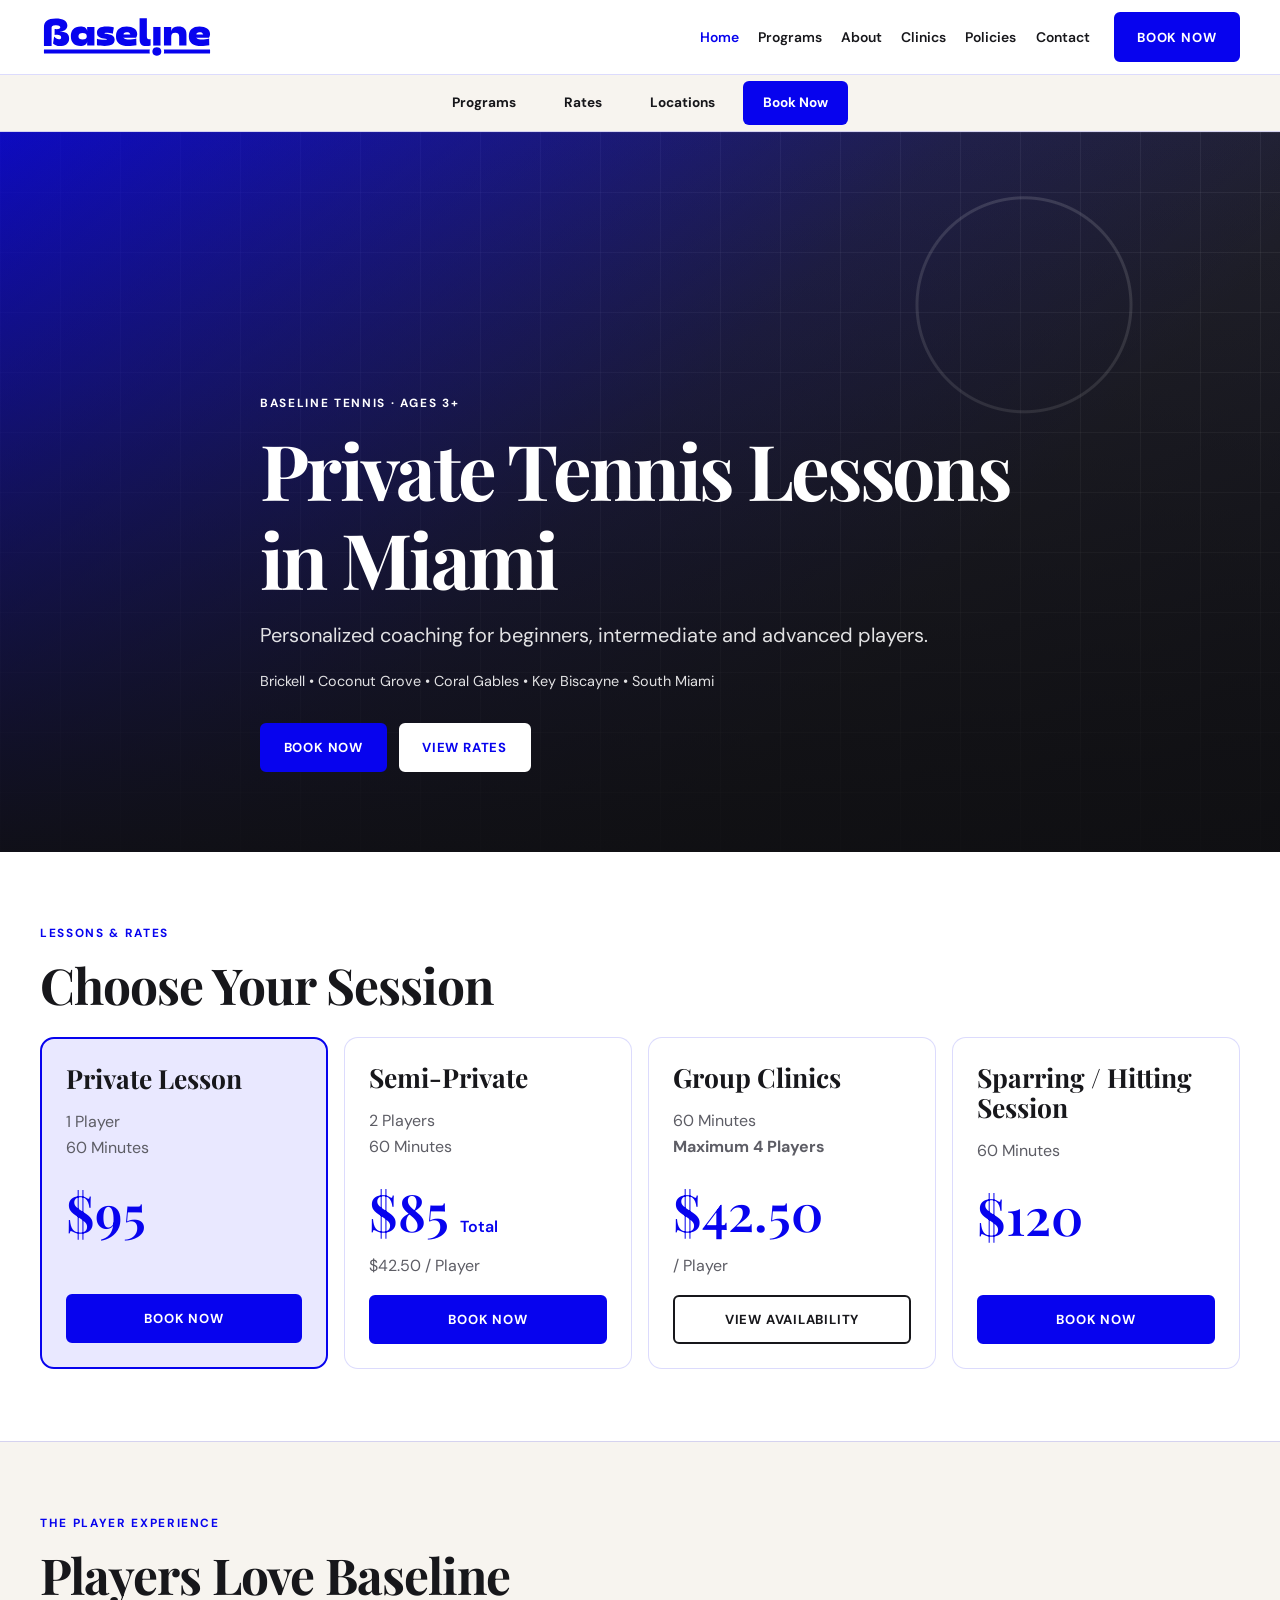
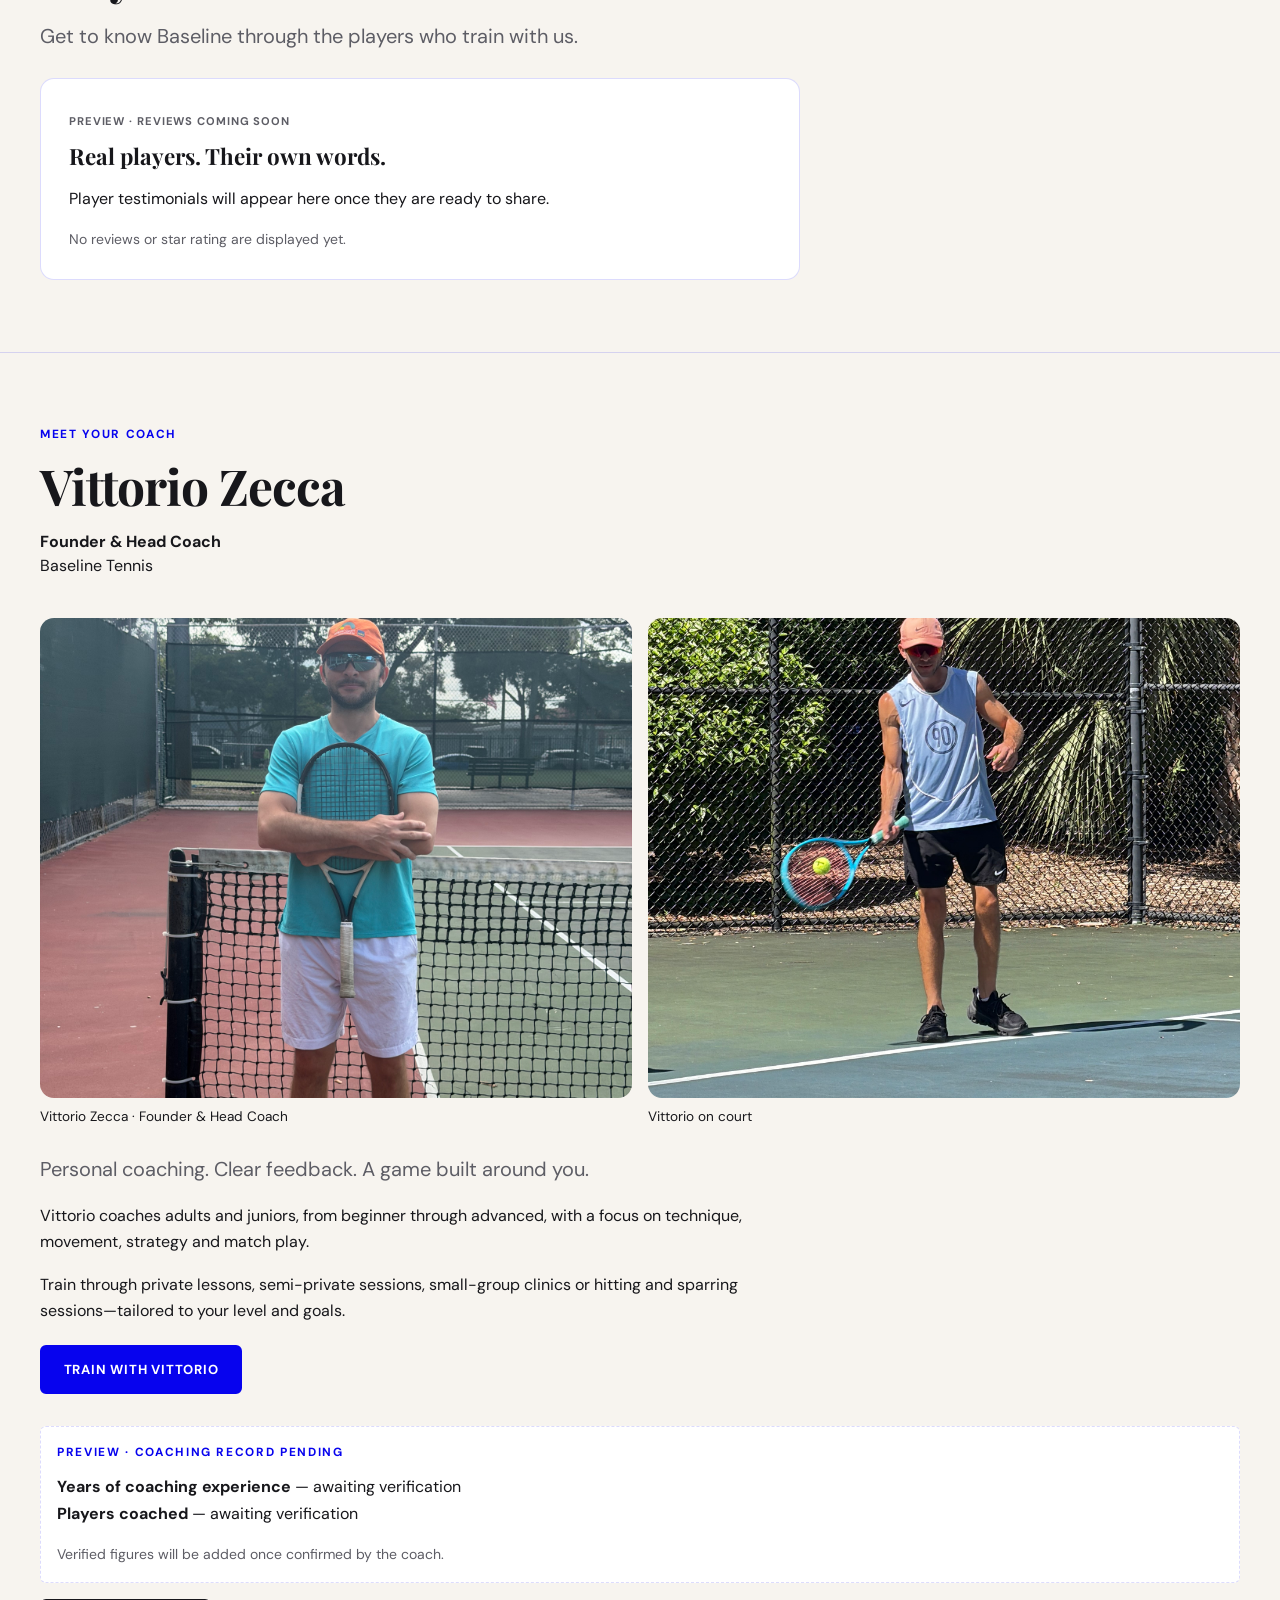
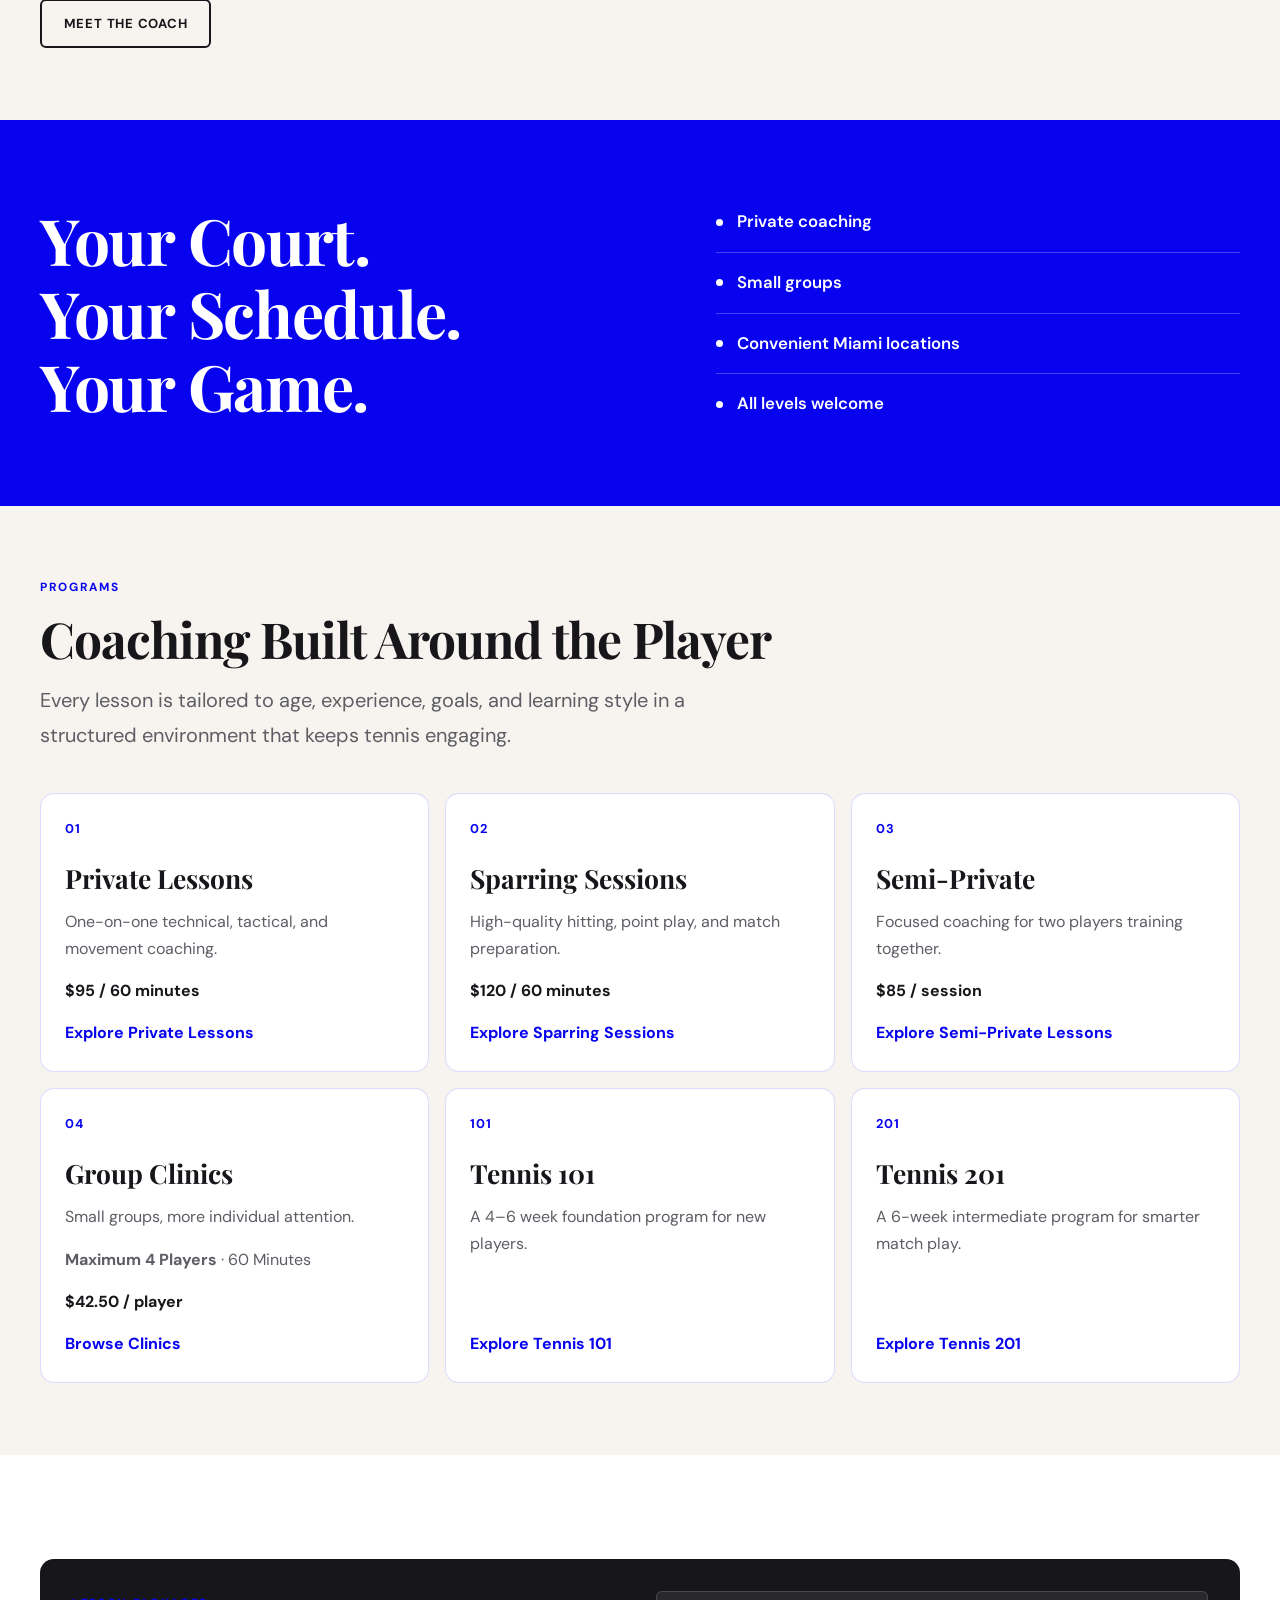
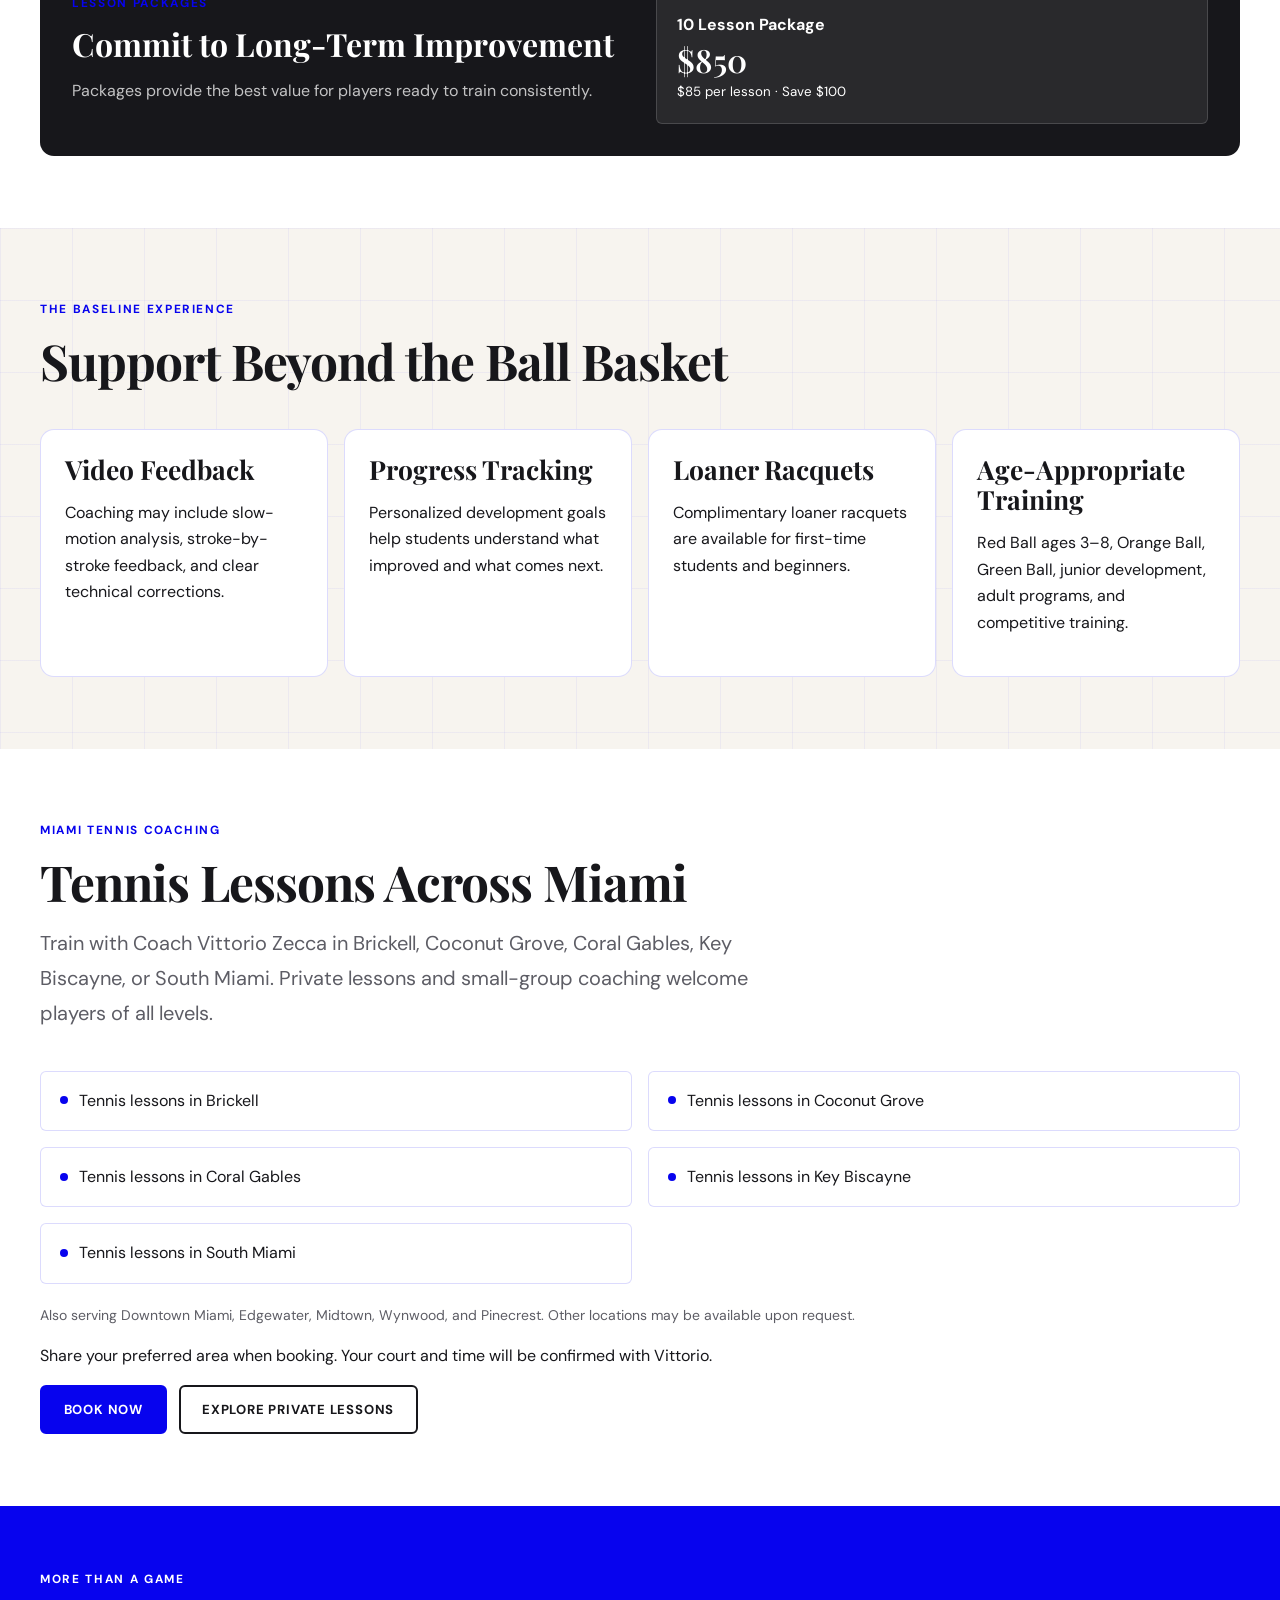
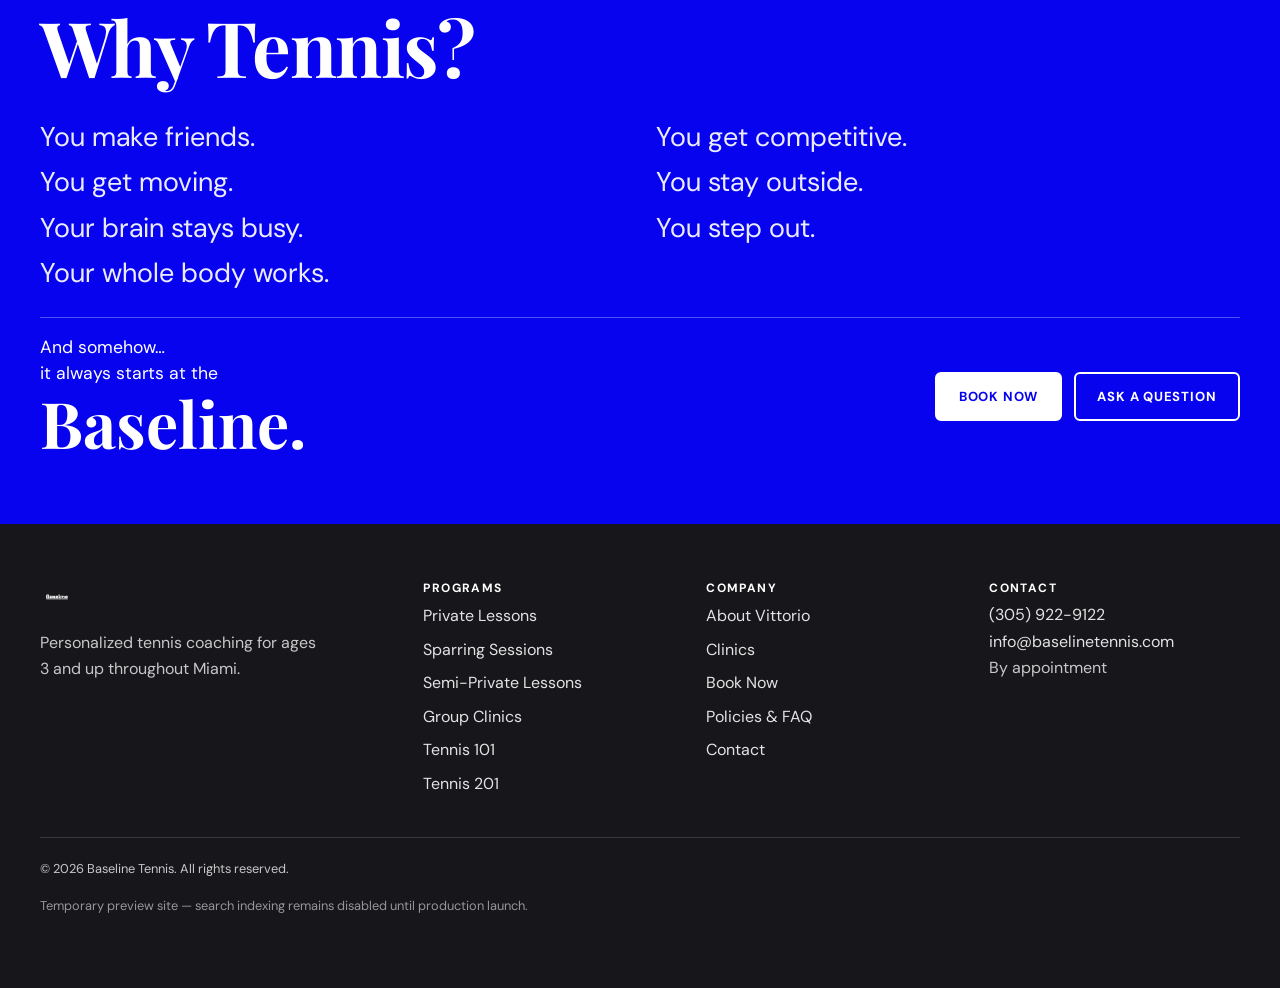
==== index.html @ 868e73c3 "Add supplied portrait and on-court photos to coach sections" ====
<!DOCTYPE html>
<html lang="en">
<head>
  <meta charset="UTF-8">
  <meta name="viewport" content="width=device-width, initial-scale=1.0">
  <meta name="robots" content="noindex, nofollow">
  <title>Tennis Lessons in Miami | Baseline Tennis</title>
  <meta name="description" content="Private tennis lessons in Miami for all levels. View prices for coaching in Brickell, Coconut Grove, Coral Gables, Key Biscayne and South Miami.">
  <link rel="canonical" href="https://baselinetennis.com/">
  <link rel="preconnect" href="https://fonts.googleapis.com">
  <link rel="preconnect" href="https://fonts.gstatic.com" crossorigin>
  <link href="https://fonts.googleapis.com/css2?family=DM+Sans:wght@400;500;600;700&family=Playfair+Display:wght@500;600;700&display=swap" rel="stylesheet">
  <link rel="icon" href="assets/logos/logo-simplified.svg" type="image/svg+xml">
  <style>
:root{--blue:#0703ee;--blue-dark:#0502c4;--blue-light:#e9e8ff;--cream:#f7f4ef;--cream-dark:#ebe6dc;--white:#fff;--charcoal:#17171b;--gray:#5d5d65;--gray-light:#85858d;--line:rgba(7,3,238,.14);--shadow:0 8px 30px rgba(24,24,30,.08);--radius:6px;--radius-lg:14px;--display:"Playfair Display",Georgia,serif;--body:"DM Sans",system-ui,sans-serif;--max:1200px;--header:74px;--mobile:64px;--transition:.22s ease}*{box-sizing:border-box}html{scroll-behavior:smooth;-webkit-text-size-adjust:100%}body{margin:0;font-family:var(--body);line-height:1.65;color:var(--charcoal);background:var(--white);overflow-x:hidden}body.menu-open{overflow:hidden}img{max-width:100%;height:auto;display:block}a{color:var(--blue);text-underline-offset:3px}a:hover{color:var(--blue-dark)}:focus-visible{outline:2px solid var(--blue);outline-offset:3px}.skip-link{position:absolute;top:-100px;left:1rem;z-index:2000;background:var(--blue);color:#fff;padding:.75rem 1rem}.skip-link:focus{top:1rem}.container{width:min(calc(100% - 2rem),var(--max));margin-inline:auto}.section{padding:4.5rem 0}.section--cream{background:var(--cream)}.section--court{background:linear-gradient(rgba(7,3,238,.045) 1px,transparent 1px),linear-gradient(90deg,rgba(7,3,238,.045) 1px,transparent 1px),var(--cream);background-size:72px 72px}.eyebrow{display:block;margin-bottom:.75rem;font-size:.74rem;font-weight:700;letter-spacing:.14em;text-transform:uppercase;color:var(--blue)}h1,h2,h3,h4{font-family:var(--display);line-height:1.15;margin:0 0 1rem;color:var(--charcoal)}h1{font-size:clamp(2.45rem,7vw,4.8rem);letter-spacing:-.035em}h2{font-size:clamp(1.9rem,4.5vw,3.1rem);letter-spacing:-.02em}h3{font-size:clamp(1.25rem,2.5vw,1.65rem)}p{margin:0 0 1rem}.lead{font-size:clamp(1.05rem,2vw,1.25rem);line-height:1.75;color:var(--gray);max-width:46rem}.small{font-size:.875rem;color:var(--gray)}.section-title{margin-bottom:2.5rem;max-width:50rem}.grid{display:grid;gap:1rem}.grid--2{grid-template-columns:1fr}.btn{display:inline-flex;align-items:center;justify-content:center;padding:.88rem 1.35rem;border:2px solid transparent;border-radius:var(--radius);font:700 .82rem var(--body);letter-spacing:.06em;text-transform:uppercase;text-decoration:none;cursor:pointer;transition:transform var(--transition),background var(--transition),color var(--transition),border-color var(--transition)}.btn:hover{transform:translateY(-1px)}.btn--primary{background:var(--blue);border-color:var(--blue);color:#fff}.btn--primary:hover{background:var(--blue-dark);border-color:var(--blue-dark);color:#fff}.btn--secondary{border-color:var(--charcoal);color:var(--charcoal);background:transparent}.btn--secondary:hover{background:var(--charcoal);color:#fff}.btn--white{background:#fff;color:var(--blue);border-color:#fff}.btn--white:hover{background:var(--cream);color:var(--blue-dark)}.btn--outline-white{border-color:#fff;color:#fff}.btn--outline-white:hover{background:#fff;color:var(--blue)}.btn--block{width:100%}.button-row{display:flex;flex-wrap:wrap;gap:.75rem}.button-row--center{justify-content:center}.site-header{position:sticky;top:0;z-index:1000;background:rgba(255,255,255,.97);backdrop-filter:blur(12px);border-bottom:1px solid var(--line)}.site-header__inner{height:var(--header);display:flex;align-items:center;justify-content:space-between;gap:1rem}.site-logo{display:flex;align-items:center;text-decoration:none}.site-logo__image{height:46px;width:auto}.wordmark{font:600 1.35rem var(--display);color:var(--charcoal);white-space:nowrap}.wordmark strong{color:var(--blue)}.nav-toggle{display:flex;flex-direction:column;justify-content:center;gap:5px;width:44px;height:44px;background:none;border:0;cursor:pointer}.nav-toggle span{width:23px;height:2px;background:var(--charcoal);margin-inline:auto;transition:var(--transition)}.nav-toggle[aria-expanded=true] span:nth-child(1){transform:translateY(7px) rotate(45deg)}.nav-toggle[aria-expanded=true] span:nth-child(2){opacity:0}.nav-toggle[aria-expanded=true] span:nth-child(3){transform:translateY(-7px) rotate(-45deg)}.site-nav{display:none}.site-nav.is-open{display:block;position:absolute;top:100%;left:0;right:0;height:calc(100dvh - var(--header) - var(--mobile));overflow:auto;background:#fff;padding:1.25rem 1.5rem;box-shadow:var(--shadow)}.nav-list,.nav-submenu,.footer-nav ul{list-style:none;padding:0;margin:0}.nav-list>li{border-bottom:1px solid var(--line)}.nav-list>li>a,.nav-list>li>button{display:block;width:100%;padding:1rem 0;background:none;border:0;text-align:left;font:600 1rem var(--body);color:var(--charcoal);text-decoration:none}.nav-list a[aria-current=page],.nav-submenu-toggle[data-current=true]{color:var(--blue)}.nav-submenu{display:none;padding:0 0 .75rem 1rem}.nav-submenu.is-open{display:block}.nav-submenu a{display:block;padding:.45rem 0;color:var(--gray);text-decoration:none}.header-cta{display:none}.hero{position:relative;min-height:80vh;display:flex;align-items:flex-end;background:var(--charcoal);overflow:hidden}.hero__media,.hero__overlay{position:absolute;inset:0}.hero__placeholder{width:100%;height:100%;background:radial-gradient(circle at 80% 24%,transparent 0 105px,rgba(255,255,255,.16) 106px 108px,transparent 109px),linear-gradient(135deg,rgba(7,3,238,.85),rgba(7,3,238,.15) 48%,transparent 70%),linear-gradient(rgba(255,255,255,.07) 1px,transparent 1px),linear-gradient(90deg,rgba(255,255,255,.07) 1px,transparent 1px),linear-gradient(155deg,#303044,#16161b);background-size:auto,auto,60px 60px,60px 60px,auto}.hero__overlay{background:linear-gradient(to top,rgba(15,15,18,.93),rgba(15,15,18,.35) 65%,rgba(15,15,18,.1))}.hero__content{position:relative;z-index:1;padding:4rem 0 5rem;max-width:760px}.hero h1{color:#fff}.hero .lead{color:rgba(255,255,255,.88);max-width:43rem}.hero .eyebrow{color:#fff}.hero__actions{display:flex;flex-wrap:wrap;gap:.75rem;margin-top:1.75rem}.trust-strip{background:var(--blue);color:#fff}.trust-grid{display:grid;grid-template-columns:repeat(2,1fr);gap:0;border-left:1px solid rgba(255,255,255,.2)}.trust-grid span{padding:1rem;text-align:center;font-size:.78rem;font-weight:700;letter-spacing:.06em;text-transform:uppercase;border-right:1px solid rgba(255,255,255,.2);border-bottom:1px solid rgba(255,255,255,.2)}.program-grid{display:grid;grid-template-columns:1fr;gap:1rem}.program-tile{display:flex;flex-direction:column;min-height:245px;padding:1.5rem;background:#fff;border:1px solid var(--line);border-radius:var(--radius-lg);box-shadow:0 0 0 transparent;transition:var(--transition)}.program-tile:hover{transform:translateY(-3px);box-shadow:var(--shadow)}.program-number{font-weight:700;color:var(--blue);font-size:.8rem;letter-spacing:.08em}.program-tile h3{margin-top:1.5rem}.program-tile p{color:var(--gray)}.program-tile .tile-price{font-weight:700;color:var(--charcoal)}.program-tile a{margin-top:auto;font-weight:700;text-decoration:none}.pricing-grid{display:grid;gap:1rem}.pricing-card{display:flex;flex-direction:column;justify-content:space-between;padding:1.5rem;border:1px solid var(--line);border-radius:var(--radius-lg);background:#fff}.pricing-card--featured{border:2px solid var(--blue);background:var(--blue-light)}.price{font:600 clamp(2.2rem,5vw,3.2rem) var(--display);color:var(--blue);margin:.5rem 0}.pricing-details{color:var(--gray)}.package-band{display:grid;gap:2rem;align-items:center;margin-top:2rem;padding:2rem;background:var(--charcoal);color:#fff;border-radius:var(--radius-lg)}.package-band h3{color:#fff;font-size:2rem}.package-band p{color:rgba(255,255,255,.74)}.package-options{display:grid;grid-template-columns:1fr 1fr;gap:.75rem}.package-options div{padding:1.25rem;background:rgba(255,255,255,.08);border:1px solid rgba(255,255,255,.15);border-radius:var(--radius)}.package-options strong,.package-options span,.package-options small{display:block}.package-options span{font:600 2rem var(--display);color:#fff}.feature-grid,.age-grid{display:grid;gap:1rem}.feature-grid article,.age-grid article{padding:1.5rem;background:#fff;border:1px solid var(--line);border-radius:var(--radius-lg)}.location-list{list-style:none;padding:0;margin:0}.location-list li{padding:1rem 1.2rem;background:#fff;border:1px solid var(--line);border-radius:var(--radius);display:flex;gap:.7rem}.location-list li:before{content:"";width:8px;height:8px;margin-top:.55rem;border-radius:50%;background:var(--blue);flex:0 0 auto}.cta-band{padding:4rem 0;background:var(--blue);text-align:center;color:#fff}.cta-band h2{color:#fff}.cta-band p{max-width:40rem;margin:0 auto 1.5rem;color:rgba(255,255,255,.88)}.page-hero{padding:4rem 0 3.2rem;background:var(--cream);border-bottom:3px solid var(--blue)}.page-hero .lead{max-width:45rem}.coach-section{display:grid;gap:2.5rem;align-items:center}.coach-photo{aspect-ratio:4/5;min-height:420px;border-radius:var(--radius-lg);overflow:hidden;background:var(--cream-dark);position:relative;border:1px solid var(--line)}.coach-photo:after{content:"";position:absolute;inset:1rem -1rem -1rem 1rem;border:2px solid var(--blue);border-radius:var(--radius-lg);z-index:-1}.photo-placeholder{width:100%;height:100%;display:flex;align-items:center;justify-content:center;background:linear-gradient(rgba(7,3,238,.06) 1px,transparent 1px),linear-gradient(90deg,rgba(7,3,238,.06) 1px,transparent 1px),var(--cream-dark);background-size:40px 40px;color:var(--gray-light);font-size:.8rem;font-weight:700;letter-spacing:.1em;text-transform:uppercase}.detail-layout,.split-section,.contact-layout{display:grid;gap:2.5rem;align-items:start}.content-block{max-width:760px}.content-block h2{margin-top:2.5rem}.content-block h2:first-child{margin-top:0}.check-list{list-style:none;padding:0;margin:0 0 1.5rem}.check-list li{position:relative;padding:.5rem 0 .5rem 1.8rem;border-bottom:1px solid var(--line)}.check-list li:before{content:"✓";position:absolute;left:0;color:var(--blue);font-weight:700}.booking-card,.goal-card{padding:1.75rem;background:var(--cream);border:1px solid var(--line);border-top:4px solid var(--blue);border-radius:var(--radius-lg);position:sticky;top:calc(var(--header) + 1.5rem)}.booking-card .small{margin-top:1rem}.inline-pricing{display:grid;gap:.75rem}.inline-pricing div{display:grid;grid-template-columns:1fr auto;gap:.15rem 1rem;padding:1rem 0;border-bottom:1px solid var(--line)}.inline-pricing span{font-weight:700;color:var(--blue)}.inline-pricing small{grid-column:1/-1;color:var(--gray)}.columns{columns:1}.clinic-intro{display:grid;gap:1rem;align-items:center;margin-bottom:2rem}.status-badge{display:inline-flex;width:max-content;padding:.55rem .8rem;background:var(--blue-light);color:var(--blue);border-radius:999px;font-size:.78rem;font-weight:700}.clinic-calendar-placeholder{padding:3rem 1.5rem;text-align:center;border:2px dashed rgba(7,3,238,.35);border-radius:var(--radius-lg);background:var(--cream)}.clinic-calendar-placeholder p{max-width:42rem;margin:0 auto 1.5rem;color:var(--gray)}.theme-grid{display:flex;flex-wrap:wrap;gap:.75rem}.theme-grid span{padding:.8rem 1rem;background:#fff;border:1px solid var(--line);border-radius:999px;font-weight:600}.booking-option-grid{display:grid;gap:1rem}.booking-option-grid article{padding:1.5rem;border:1px solid var(--line);border-radius:var(--radius-lg);display:flex;flex-direction:column}.booking-option-grid article .btn{margin-top:auto}.notice{padding:1rem 1.2rem;margin-bottom:2rem;border-radius:var(--radius);border-left:4px solid var(--blue)}.notice--info{background:var(--blue-light)}.contact-grid{display:grid;gap:1.5rem}.contact-item h3,.footer-contact h3,.footer-nav h3{font:700 .75rem var(--body);letter-spacing:.12em;text-transform:uppercase;color:var(--blue);margin-bottom:.4rem}.contact-item a{font-size:1.1rem;font-weight:600;color:var(--charcoal);text-decoration:none}.contact-note{margin-top:2rem;padding:1.5rem;background:var(--cream);border-radius:var(--radius-lg)}.card-form{padding:1.5rem;background:var(--cream);border:1px solid var(--line);border-radius:var(--radius-lg)}label{display:block;font-weight:600;margin:.9rem 0 .35rem}input,select,textarea{width:100%;padding:.85rem;border:1px solid #b8b8bf;border-radius:var(--radius);font:inherit;background:#fff}textarea{resize:vertical}.card-form button{margin-top:1rem}.policy-stack{display:grid;gap:1rem}.policy-stack article{display:grid;grid-template-columns:55px 1fr;gap:1rem;padding:1.5rem;border:1px solid var(--line);border-radius:var(--radius-lg)}.policy-number{display:grid;place-items:center;width:48px;height:48px;border-radius:50%;background:var(--blue);color:#fff;font-weight:700}.faq-list{border-top:1px solid var(--line)}.faq-item{border-bottom:1px solid var(--line)}.faq-question{width:100%;display:flex;justify-content:space-between;gap:1rem;padding:1.2rem 0;background:none;border:0;text-align:left;font:600 1.05rem var(--body);cursor:pointer}.faq-answer{display:none;padding:0 0 1.2rem;max-width:46rem;color:var(--gray)}.faq-item.is-open .faq-answer{display:block}.site-footer{padding:3.5rem 0 6.5rem;background:var(--charcoal);color:rgba(255,255,255,.76)}.footer-grid{display:grid;gap:2rem}.footer-brand a{display:inline-flex;text-decoration:none}.footer-logo{height:34px;width:auto;filter:brightness(0) invert(1);margin-bottom:1rem}.footer-brand .wordmark{color:#fff}.footer-brand p{max-width:280px}.footer-nav h3,.footer-contact h3{color:#fff}.footer-nav li{margin:.45rem 0}.site-footer a{color:rgba(255,255,255,.88);text-decoration:none}.footer-bottom{margin-top:2rem;padding-top:1.25rem;border-top:1px solid rgba(255,255,255,.14);font-size:.8rem}.preview-note{color:rgba(255,255,255,.55)}.mobile-bar{position:fixed;bottom:0;left:0;right:0;z-index:1001;display:grid;grid-template-columns:repeat(4,1fr);height:var(--mobile);background:#fff;border-top:1px solid var(--line);box-shadow:0 -4px 20px rgba(0,0,0,.08)}.mobile-bar a{display:flex;flex-direction:column;align-items:center;justify-content:center;gap:.1rem;text-decoration:none;text-transform:uppercase;font-size:.62rem;font-weight:700;color:var(--charcoal)}.mobile-bar a span{font-size:1rem}.mobile-bar__book{background:var(--blue)!important;color:#fff!important}@media(min-width:700px){.grid--2{grid-template-columns:repeat(2,1fr)}.program-grid{grid-template-columns:repeat(2,1fr)}.pricing-grid{grid-template-columns:repeat(2,1fr)}.feature-grid,.age-grid{grid-template-columns:repeat(2,1fr)}.booking-option-grid{grid-template-columns:repeat(2,1fr)}.trust-grid{grid-template-columns:repeat(4,1fr)}.trust-grid span{border-bottom:0}.package-band{grid-template-columns:1fr 1fr}.inline-pricing{grid-template-columns:repeat(3,1fr)}.inline-pricing div{display:block;padding:1rem;border:1px solid var(--line);border-radius:var(--radius)}.inline-pricing span,.inline-pricing small{display:block}.columns{columns:2}.clinic-intro{grid-template-columns:1fr auto}.contact-grid{grid-template-columns:repeat(2,1fr)}.footer-grid{grid-template-columns:1.4fr 1fr 1fr 1fr}}
@media(min-width:1050px){body{padding-bottom:0}.nav-toggle{display:none}.site-nav{display:flex;align-items:center;gap:1.5rem}.nav-list{display:flex;align-items:center;gap:1.2rem}.nav-list>li{border:0;position:relative}.nav-list>li>a,.nav-list>li>button{padding:1rem 0;font-size:.87rem}.nav-submenu{position:absolute;top:100%;left:-1rem;width:235px;padding:.6rem;background:#fff;border:1px solid var(--line);box-shadow:var(--shadow);border-radius:var(--radius);display:none}.has-submenu:hover .nav-submenu,.has-submenu:focus-within .nav-submenu,.nav-submenu.is-open{display:block}.nav-submenu a{padding:.55rem .65rem}.header-cta{display:inline-flex}.mobile-bar{display:none}.site-footer{padding-bottom:3.5rem}.program-grid{grid-template-columns:repeat(3,1fr)}.pricing-grid{grid-template-columns:repeat(4,1fr)}.feature-grid{grid-template-columns:repeat(4,1fr)}.age-grid{grid-template-columns:repeat(4,1fr)}.detail-layout{grid-template-columns:minmax(0,1fr) 340px}.split-section{grid-template-columns:minmax(0,1fr) 360px}.contact-layout{grid-template-columns:.8fr 1.2fr}.coach-section{grid-template-columns:.85fr 1.15fr}.booking-option-grid{grid-template-columns:repeat(3,1fr)}}
@media(max-width:420px){.hero__actions,.button-row{flex-direction:column}.btn{width:100%}.package-options{grid-template-columns:1fr}.policy-stack article{grid-template-columns:1fr}.policy-number{width:42px;height:42px}}


.price-unit{font:600 1rem var(--body)}
.session-section .section-title{margin-bottom:1.5rem}
@media(max-width:699px){.session-section{padding:2.5rem 0}.session-section .pricing-card{gap:1rem}}
.hero__locations{color:rgba(255,255,255,.88);font-size:.9rem;line-height:1.8;max-width:43rem}
/* Homepage section navigation — isolated, reversible enhancement. */
.section-nav{position:sticky;top:var(--header);z-index:900;background:var(--cream);border-bottom:1px solid var(--line)}
.section-nav__inner{display:flex;align-items:center;justify-content:center;gap:.5rem;min-height:56px}
.section-nav a{display:flex;align-items:center;justify-content:center;min-height:44px;padding:.5rem 1.25rem;font-size:.85rem;font-weight:700;text-decoration:none;border-radius:var(--radius);color:var(--charcoal)}
.section-nav a:hover{background:var(--blue-light);color:var(--blue)}
.section-nav .section-nav__book{background:var(--blue);color:var(--white)}
.section-nav .section-nav__book:hover{background:var(--blue-dark)}
#programs,#rates,#locations{scroll-margin-top:calc(var(--header) + 72px)}
@media(max-width:699px){.section-nav__inner{gap:.25rem;width:calc(100% - 1rem)}.section-nav a{flex:1;padding:.5rem .35rem;font-size:.78rem}}
@media(prefers-reduced-motion:reduce){html{scroll-behavior:auto}}

.reviews-section{background:var(--cream);border-block:1px solid var(--line);scroll-margin-top:calc(var(--header) + 72px)}
.reviews-section .section-title{margin-bottom:1.5rem}
.reviews-pending{max-width:760px;padding:1.75rem;background:var(--white);border:1px solid var(--line);border-radius:var(--radius-lg)}
.reviews-pending p:last-child{margin-bottom:0}
.reviews-pending h3{font-size:1.4rem}
.reviews-status{display:inline-block;margin-bottom:1rem;font:700 .7rem var(--body);letter-spacing:.08em;text-transform:uppercase;color:var(--gray)}
@media(max-width:699px){.reviews-section{padding:2.5rem 0}.reviews-pending{padding:1.25rem}}

.value-section{background:var(--blue);color:var(--white);scroll-margin-top:calc(var(--header) + 72px)}
.value-layout{display:grid;gap:2rem;align-items:center}
.value-section h2{color:var(--white);margin:0;font-size:clamp(2.2rem,5vw,4rem);line-height:1.14}
.value-section h2 span{display:block}
.value-points{list-style:none;padding:0;margin:0;display:grid;gap:0}
.value-points li{display:flex;align-items:center;gap:.85rem;padding:1rem 0;border-bottom:1px solid rgba(255,255,255,.25);font-weight:600;font-size:1.05rem}
.value-points li:last-child{border-bottom:0}
.value-points li::before{content:"";width:7px;height:7px;flex-shrink:0;border-radius:50%;background:var(--white)}
@media(min-width:700px){.value-layout{grid-template-columns:1.2fr 1fr;gap:3rem}}
@media(max-width:699px){.value-section{padding:3rem 0}.value-points li{padding:.8rem 0}}

/* Mobile booking action remains visible on every page. */
.mobile-bar{grid-template-columns:2fr 1fr 1fr;height:calc(var(--mobile) + env(safe-area-inset-bottom,0px));padding-bottom:env(safe-area-inset-bottom,0px)}
.mobile-bar a{font-size:.75rem;letter-spacing:.06em;min-height:44px}
.mobile-bar .mobile-bar__book{font-size:.85rem;font-weight:700}
@media(max-width:1049px){.site-footer{padding-bottom:calc(6.5rem + env(safe-area-inset-bottom,0px))}.site-nav.is-open{height:calc(100dvh - var(--header) - var(--mobile) - env(safe-area-inset-bottom,0px))}}

.package-options{grid-template-columns:1fr}

.trust-evidence{scroll-margin-top:calc(var(--header) + 80px)}
.trust-photo-grid{display:grid;gap:1rem;margin-bottom:1.5rem}.trust-photo-grid figure{margin:0}
.trust-photo-placeholder{min-height:180px;display:flex;flex-direction:column;justify-content:center;align-items:center;text-align:center;background:var(--cream-dark);border:1px dashed var(--gray-light);border-radius:var(--radius-lg);color:var(--gray);font-weight:700}
.trust-photo-placeholder small{font-weight:400}.trust-photo-grid figcaption{font-size:.85rem;margin-top:.5rem}
.trust-stats-pending{padding:1rem;border:1px dashed var(--line);margin-bottom:1rem;background:var(--white);border-radius:var(--radius)}
.trust-stats-pending p:last-child{margin:0}@media(min-width:700px){.trust-photo-grid{grid-template-columns:1fr 1fr}}

.coach-role{line-height:1.5}.home-coach-bio{max-width:46rem;margin:1.5rem 0}.home-coach-bio .btn{width:100%;margin:.25rem 0 .5rem}@media(min-width:700px){.home-coach-bio .btn{width:auto}}

.why-tennis{background:var(--blue);color:#fff;padding:2rem 0;scroll-margin-top:calc(var(--header) + 70px)}
.why-tennis .eyebrow,.why-tennis h2{color:#fff}.why-tennis h2{font-size:clamp(2.6rem,6vw,4.8rem);margin-bottom:1.5rem}
.why-tennis-reasons{display:grid;gap:0}.why-tennis-reasons ul{list-style:none;padding:0;margin:0}.why-tennis-reasons li{font-size:clamp(1.15rem,2.3vw,1.7rem);line-height:1.5;padding:.15rem 0;color:rgba(255,255,255,.92)}
.why-tennis-close{margin-top:1.25rem;padding-top:1rem;border-top:1px solid rgba(255,255,255,.3)}
.why-tennis-close p{font-size:1.1rem;line-height:1.5;margin-bottom:1.25rem}.why-tennis-close strong{display:block;font-family:var(--display);font-size:clamp(2.5rem,5vw,4rem);line-height:1.15;color:#fff}
@media(min-width:700px){.why-tennis{padding:4rem 0}.why-tennis-reasons{grid-template-columns:1fr 1fr;gap:2rem}.why-tennis-close{display:flex;align-items:center;justify-content:space-between;gap:2rem}.why-tennis-close p{margin:0}}

.coach-real-photo{width:100%;height:360px;object-fit:cover;border-radius:var(--radius-lg)}.coach-real-photo--portrait{object-position:50% 38%}.coach-real-photo--action{object-position:50% 66%}@media(min-width:700px){.coach-real-photo{height:480px}}
</style>
  <script type="application/ld+json">{"@context": "https://schema.org", "@type": "SportsActivityLocation", "name": "Baseline Tennis", "description": "Private tennis lessons, sparring sessions, semi-private lessons, small group clinics, and Tennis 101 and Tennis 201 programs throughout Miami.", "url": "https://baselinetennis.com", "telephone": "+1-305-922-9122", "email": "info@baselinetennis.com", "founder": {"@type": "Person", "name": "Vittorio Zecca"}, "priceRange": "$42.50-$120", "areaServed": [{"@type": "Place", "name": "Brickell"}, {"@type": "Place", "name": "Coconut Grove"}, {"@type": "Place", "name": "Coral Gables"}, {"@type": "Place", "name": "Key Biscayne"}, {"@type": "Place", "name": "Downtown Miami"}, {"@type": "Place", "name": "Edgewater"}, {"@type": "Place", "name": "Midtown Miami"}, {"@type": "Place", "name": "Wynwood"}, {"@type": "Place", "name": "South Miami"}, {"@type": "Place", "name": "Pinecrest"}]}</script>
</head>
<body>

<a class="skip-link" href="#main">Skip to main content</a>
<header class="site-header">
  <div class="container site-header__inner">
    <a class="site-logo" href="index.html" aria-label="Baseline Tennis home"><img class="site-logo__image" src="assets/logos/logo-principal-header.svg" alt="Baseline Tennis" width="220" height="58" onerror="this.hidden=true;this.nextElementSibling.hidden=false"><span class="wordmark" hidden>Baseline <strong>Tennis</strong></span></a>
    <button type="button" class="nav-toggle" aria-expanded="false" aria-controls="site-nav" aria-label="Open menu"><span></span><span></span><span></span></button>
    <nav class="site-nav" id="site-nav" aria-label="Main navigation">
      <ul class="nav-list">
        <li><a href="index.html" aria-current="page">Home</a></li>
        <li class="has-submenu">
          <button type="button" class="nav-submenu-toggle" aria-expanded="false" aria-controls="programs-menu">Programs</button>
          <ul class="nav-submenu" id="programs-menu"><li><a href="private-lessons.html">Private Lessons</a></li>
<li><a href="sparring-sessions.html">Sparring Sessions</a></li>
<li><a href="semi-private-lessons.html">Semi-Private Lessons</a></li>
<li><a href="group-clinics.html">Group Clinics</a></li>
<li><a href="tennis-101.html">Tennis 101</a></li>
<li><a href="tennis-201.html">Tennis 201</a></li></ul>
        </li>
        <li><a href="about.html">About</a></li>
        <li><a href="group-clinics.html">Clinics</a></li>
        <li><a href="policies.html">Policies</a></li>
        <li><a href="contact.html">Contact</a></li>
      </ul>
      <a class="btn btn--primary header-cta" href="booking.html">Book Now</a>
    </nav>
  </div>
</header>
<nav class="section-nav" aria-label="Explore this page">
  <div class="container section-nav__inner">
    <a href="#programs">Programs</a>
    <a href="#rates">Rates</a>
    <a href="#locations">Locations</a>
    <a class="section-nav__book" href="booking.html">Book Now</a>
  </div>
</nav>
<main id="main">
<section class="hero" aria-labelledby="hero-heading">
  <div class="hero__media"><div class="hero__placeholder" role="img" aria-label="Tennis court graphic placeholder"></div></div><div class="hero__overlay"></div>
  <div class="container hero__content"><span class="eyebrow">Baseline Tennis · Ages 3+</span><h1 id="hero-heading">Private Tennis Lessons in Miami</h1><p class="lead">Personalized coaching for beginners, intermediate and advanced players.</p><p class="hero__locations">Brickell &bull; Coconut Grove &bull; Coral Gables &bull; Key Biscayne &bull; South Miami</p><div class="hero__actions"><a class="btn btn--primary" href="booking.html">Book Now</a><a class="btn btn--white" href="#rates">View Rates</a></div></div>
</section>
<section class="section session-section" id="rates" aria-labelledby="rates-heading"><div class="container">
<div class="section-title"><span class="eyebrow">Lessons &amp; Rates</span><h2 id="rates-heading">Choose Your Session</h2></div>
<div class="pricing-grid">
<article class="pricing-card pricing-card--featured"><div><h3>Private Lesson</h3><p class="pricing-details">1 Player<br>60 Minutes</p><p class="price">$95</p></div><a class="btn btn--primary btn--block" href="booking.html?program=private#booking-pending" data-booking="private" aria-label="Book now: Private Lesson">Book Now</a></article>
<article class="pricing-card"><div><h3>Semi-Private</h3><p class="pricing-details">2 Players<br>60 Minutes</p><p class="price">$85 <span class="price-unit">Total</span></p><p class="pricing-details">$42.50 / Player</p></div><a class="btn btn--primary btn--block" href="booking.html?program=semi-private#booking-pending" data-booking="semi-private" aria-label="Book now: Semi-Private">Book Now</a></article>
<article class="pricing-card"><div><h3>Group Clinics</h3><p class="pricing-details">60 Minutes<br><strong>Maximum 4 Players</strong></p><p class="price">$42.50</p><p class="pricing-details">/ Player</p></div><a class="btn btn--secondary btn--block" href="group-clinics.html#clinic-availability">View Availability</a></article>
<article class="pricing-card"><div><h3>Sparring / Hitting Session</h3><p class="pricing-details">60 Minutes</p><p class="price">$120</p></div><a class="btn btn--primary btn--block" href="booking.html?program=sparring#booking-pending" data-booking="sparring" aria-label="Book now: Sparring or Hitting Session">Book Now</a></article>
</div></div></section>
<!-- Review section prepared for local approval. Replace the pending notice with real,
approved testimonials before production, or remove this section until available.
Do not add stars, ratings, review counts, or review schema without real evidence. -->
<section class="section reviews-section" id="reviews" aria-labelledby="reviews-heading">
  <div class="container">
    <div class="section-title"><span class="eyebrow">The Player Experience</span><h2 id="reviews-heading">Players Love Baseline</h2><p class="lead">Get to know Baseline through the players who train with us.</p></div>
    <div class="reviews-pending"><span class="reviews-status">Preview · Reviews Coming Soon</span><h3>Real players. Their own words.</h3><p>Player testimonials will appear here once they are ready to share.</p><p class="small">No reviews or star rating are displayed yet.</p></div>
  </div>
</section>
<section class="section section--cream trust-evidence" id="meet-your-coach" aria-labelledby="coach-evidence-heading">
<div class="container"><div class="section-title"><span class="eyebrow">Meet Your Coach</span><h2 id="coach-evidence-heading">Vittorio Zecca</h2><p class="coach-role"><strong>Founder &amp; Head Coach</strong><br>Baseline Tennis</p></div>
<div class="trust-photo-grid"><figure><img class="coach-real-photo coach-real-photo--portrait" src="assets/photos/vittorio-portrait.jpeg" alt="Vittorio Zecca standing at the tennis net with his racquet" width="1200" height="1600" loading="lazy" decoding="async"><figcaption>Vittorio Zecca · Founder &amp; Head Coach</figcaption></figure><figure><img class="coach-real-photo coach-real-photo--action" src="assets/photos/vittorio-on-court.jpg" alt="Vittorio Zecca hitting a tennis ball on an outdoor court" width="900" height="1600" loading="lazy" decoding="async"><figcaption>Vittorio on court</figcaption></figure></div>
<div class="home-coach-bio" id="coach-bio" style="scroll-margin-top:calc(var(--header) + 80px)"><p class="lead">Personal coaching. Clear feedback. A game built around you.</p><p>Vittorio coaches adults and juniors, from beginner through advanced, with a focus on technique, movement, strategy and match play.</p><p>Train through private lessons, semi-private sessions, small-group clinics or hitting and sparring sessions—tailored to your level and goals.</p><a class="btn btn--primary" href="booking.html">Train With Vittorio</a></div>
<div class="trust-stats-pending"><span class="eyebrow">Preview · Coaching Record Pending</span><p><strong>Years of coaching experience</strong> — awaiting verification<br><strong>Players coached</strong> — awaiting verification</p><p class="small">Verified figures will be added once confirmed by the coach.</p></div>
<a class="btn btn--secondary" href="about.html">Meet the Coach</a></div></section>
<section class="section value-section" id="why-baseline" aria-labelledby="value-heading">
  <div class="container value-layout">
    <h2 id="value-heading"><span>Your Court.</span> <span>Your Schedule.</span> <span>Your Game.</span></h2>
    <ul class="value-points"><li>Private coaching</li><li>Small groups</li><li>Convenient Miami locations</li><li>All levels welcome</li></ul>
  </div>
</section>
<section class="section section--cream" id="programs" aria-labelledby="programs-heading"><div class="container"><div class="section-title"><span class="eyebrow">Programs</span><h2 id="programs-heading">Coaching Built Around the Player</h2><p class="lead">Every lesson is tailored to age, experience, goals, and learning style in a structured environment that keeps tennis engaging.</p></div><div class="program-grid">
<article class="program-tile"><span class="program-number">01</span><h3>Private Lessons</h3><p>One-on-one technical, tactical, and movement coaching.</p><p class="tile-price">$95 / 60 minutes</p><a href="private-lessons.html">Explore Private Lessons</a></article>
<article class="program-tile"><span class="program-number">02</span><h3>Sparring Sessions</h3><p>High-quality hitting, point play, and match preparation.</p><p class="tile-price">$120 / 60 minutes</p><a href="sparring-sessions.html">Explore Sparring Sessions</a></article>
<article class="program-tile"><span class="program-number">03</span><h3>Semi-Private</h3><p>Focused coaching for two players training together.</p><p class="tile-price">$85 / session</p><a href="semi-private-lessons.html">Explore Semi-Private Lessons</a></article>
<article class="program-tile"><span class="program-number">04</span><h3>Group Clinics</h3><p>Small groups, more individual attention.</p><p><strong>Maximum 4 Players</strong> · 60 Minutes</p><p class="tile-price">$42.50 / player</p><a href="group-clinics.html">Browse Clinics</a></article>
<article class="program-tile"><span class="program-number">101</span><h3>Tennis 101</h3><p>A 4–6 week foundation program for new players.</p><a href="tennis-101.html">Explore Tennis 101</a></article>
<article class="program-tile"><span class="program-number">201</span><h3>Tennis 201</h3><p>A 6-week intermediate program for smarter match play.</p><a href="tennis-201.html">Explore Tennis 201</a></article>
</div></div></section>

<section class="section" aria-label="Lesson packages"><div class="container"><div class="package-band"><div><span class="eyebrow">Lesson Packages</span><h3>Commit to Long-Term Improvement</h3><p>Packages provide the best value for players ready to train consistently.</p></div><div class="package-options"><div><strong>10 Lesson Package</strong><span>$850</span><small>$85 per lesson · Save $100</small></div></div></div></div></section>
<section class="section section--court" aria-labelledby="experience-heading"><div class="container"><div class="section-title"><span class="eyebrow">The Baseline Experience</span><h2 id="experience-heading">Support Beyond the Ball Basket</h2></div><div class="feature-grid"><article><h3>Video Feedback</h3><p>Coaching may include slow-motion analysis, stroke-by-stroke feedback, and clear technical corrections.</p></article><article><h3>Progress Tracking</h3><p>Personalized development goals help students understand what improved and what comes next.</p></article><article><h3>Loaner Racquets</h3><p>Complimentary loaner racquets are available for first-time students and beginners.</p></article><article><h3>Age-Appropriate Training</h3><p>Red Ball ages 3–8, Orange Ball, Green Ball, junior development, adult programs, and competitive training.</p></article></div></div></section>
<section class="section" id="locations" aria-labelledby="locations-heading"><div class="container">
<div class="section-title"><span class="eyebrow">Miami Tennis Coaching</span><h2 id="locations-heading">Tennis Lessons Across Miami</h2><p class="lead">Train with Coach Vittorio Zecca in Brickell, Coconut Grove, Coral Gables, Key Biscayne, or South Miami. Private lessons and small-group coaching welcome players of all levels.</p></div>
<ul class="location-list grid grid--2" aria-label="Featured Miami areas"><li>Tennis lessons in Brickell</li><li>Tennis lessons in Coconut Grove</li><li>Tennis lessons in Coral Gables</li><li>Tennis lessons in Key Biscayne</li><li>Tennis lessons in South Miami</li></ul>
<p class="small" style="margin-top:1.25rem">Also serving Downtown Miami, Edgewater, Midtown, Wynwood, and Pinecrest. Other locations may be available upon request.</p>
<p>Share your preferred area when booking. Your court and time will be confirmed with Vittorio.</p>
<div class="button-row"><a class="btn btn--primary" href="booking.html">Book Now</a><a class="btn btn--secondary" href="private-lessons.html">Explore Private Lessons</a></div>
</div></section>
<section class="why-tennis" id="why-tennis" aria-labelledby="why-tennis-heading"><div class="container">
<div class="why-tennis-intro"><span class="eyebrow">More Than a Game</span><h2 id="why-tennis-heading">Why Tennis?</h2></div>
<div class="why-tennis-reasons"><ul><li>You make friends.</li><li>You get moving.</li><li>Your brain stays busy.</li><li>Your whole body works.</li></ul><ul><li>You get competitive.</li><li>You stay outside.</li><li>You step out.</li></ul></div>
<div class="why-tennis-close"><p>And somehow…<br>it always starts at the <strong>Baseline.</strong></p><div class="button-row"><a class="btn btn--white" href="booking.html">Book Now</a><a class="btn btn--outline-white" href="contact.html">Ask a Question</a></div></div>
</div></section>
</main>

<footer class="site-footer">
  <div class="container footer-grid">
    <div class="footer-brand"><a href="index.html" aria-label="Baseline Tennis home"><img class="footer-logo" src="assets/logos/logo-principal.svg" alt="Baseline Tennis" width="220" height="58" onerror="this.hidden=true;this.nextElementSibling.hidden=false"><span class="wordmark" hidden>Baseline <strong>Tennis</strong></span></a><p>Personalized tennis coaching for ages 3 and up throughout Miami.</p></div>
    <nav class="footer-nav" aria-label="Programs"><h3>Programs</h3><ul><li><a href="private-lessons.html">Private Lessons</a></li>
<li><a href="sparring-sessions.html">Sparring Sessions</a></li>
<li><a href="semi-private-lessons.html">Semi-Private Lessons</a></li>
<li><a href="group-clinics.html">Group Clinics</a></li>
<li><a href="tennis-101.html">Tennis 101</a></li>
<li><a href="tennis-201.html">Tennis 201</a></li></ul></nav>
    <nav class="footer-nav" aria-label="Company"><h3>Company</h3><ul><li><a href="about.html">About Vittorio</a></li><li><a href="group-clinics.html">Clinics</a></li><li><a href="booking.html">Book Now</a></li><li><a href="policies.html">Policies &amp; FAQ</a></li><li><a href="contact.html">Contact</a></li></ul></nav>
    <div class="footer-contact"><h3>Contact</h3><p><a href="tel:+13059229122">(305) 922-9122</a><br><a href="mailto:info@baselinetennis.com">info@baselinetennis.com</a><br>By appointment</p></div>
  </div>
  <div class="container footer-bottom"><p>&copy; 2026 Baseline Tennis. All rights reserved.</p><p class="preview-note">Temporary preview site — search indexing remains disabled until production launch.</p></div>
</footer>
<nav class="mobile-bar" aria-label="Quick actions">
  <a class="mobile-bar__book" href="booking.html">Book Now</a>
  <a href="tel:+13059229122">Call</a>
  <a href="sms:+13059229122">Text</a>
</nav>
<script src="assets/js/booking-config.js"></script>
<script src="assets/js/booking.js"></script>
<script>
(function () {
  'use strict';
  var CONFIG = window.BaselineBookingConfig || {email: 'info@baselinetennis.com', bookingLinks: {}};

  var toggle = document.querySelector('.nav-toggle');
  var nav = document.querySelector('.site-nav');
  function closeMenu() {
    if (!toggle || !nav) return;
    toggle.setAttribute('aria-expanded', 'false');
    toggle.setAttribute('aria-label', 'Open menu');
    nav.classList.remove('is-open');
    document.body.classList.remove('menu-open');
  }
  if (toggle && nav) {
    toggle.addEventListener('click', function () {
      var opening = toggle.getAttribute('aria-expanded') !== 'true';
      toggle.setAttribute('aria-expanded', String(opening));
      toggle.setAttribute('aria-label', opening ? 'Close menu' : 'Open menu');
      nav.classList.toggle('is-open', opening);
      document.body.classList.toggle('menu-open', opening);
    });
    nav.addEventListener('click', function (event) { if (event.target.closest('a')) closeMenu(); });
    document.addEventListener('keydown', function (event) { if (event.key === 'Escape') closeMenu(); });
    window.addEventListener('resize', function () { if (window.innerWidth >= 1050) closeMenu(); });
  }

  document.querySelectorAll('.nav-submenu-toggle').forEach(function (button) {
    button.addEventListener('click', function () {
      var expanded = button.getAttribute('aria-expanded') === 'true';
      button.setAttribute('aria-expanded', String(!expanded));
      var menu = button.nextElementSibling;
      if (menu) menu.classList.toggle('is-open', !expanded);
    });
  });

  document.querySelectorAll('.faq-question').forEach(function (button) {
    button.addEventListener('click', function () {
      var item = button.closest('.faq-item');
      var open = item.classList.contains('is-open');
      document.querySelectorAll('.faq-item.is-open').forEach(function (other) {
        other.classList.remove('is-open');
        other.querySelector('.faq-question').setAttribute('aria-expanded','false');
      });
      if (!open) { item.classList.add('is-open'); button.setAttribute('aria-expanded','true'); }
    });
  });

  window.BaselineTennis = CONFIG;
})();

</script>
</body>
</html>
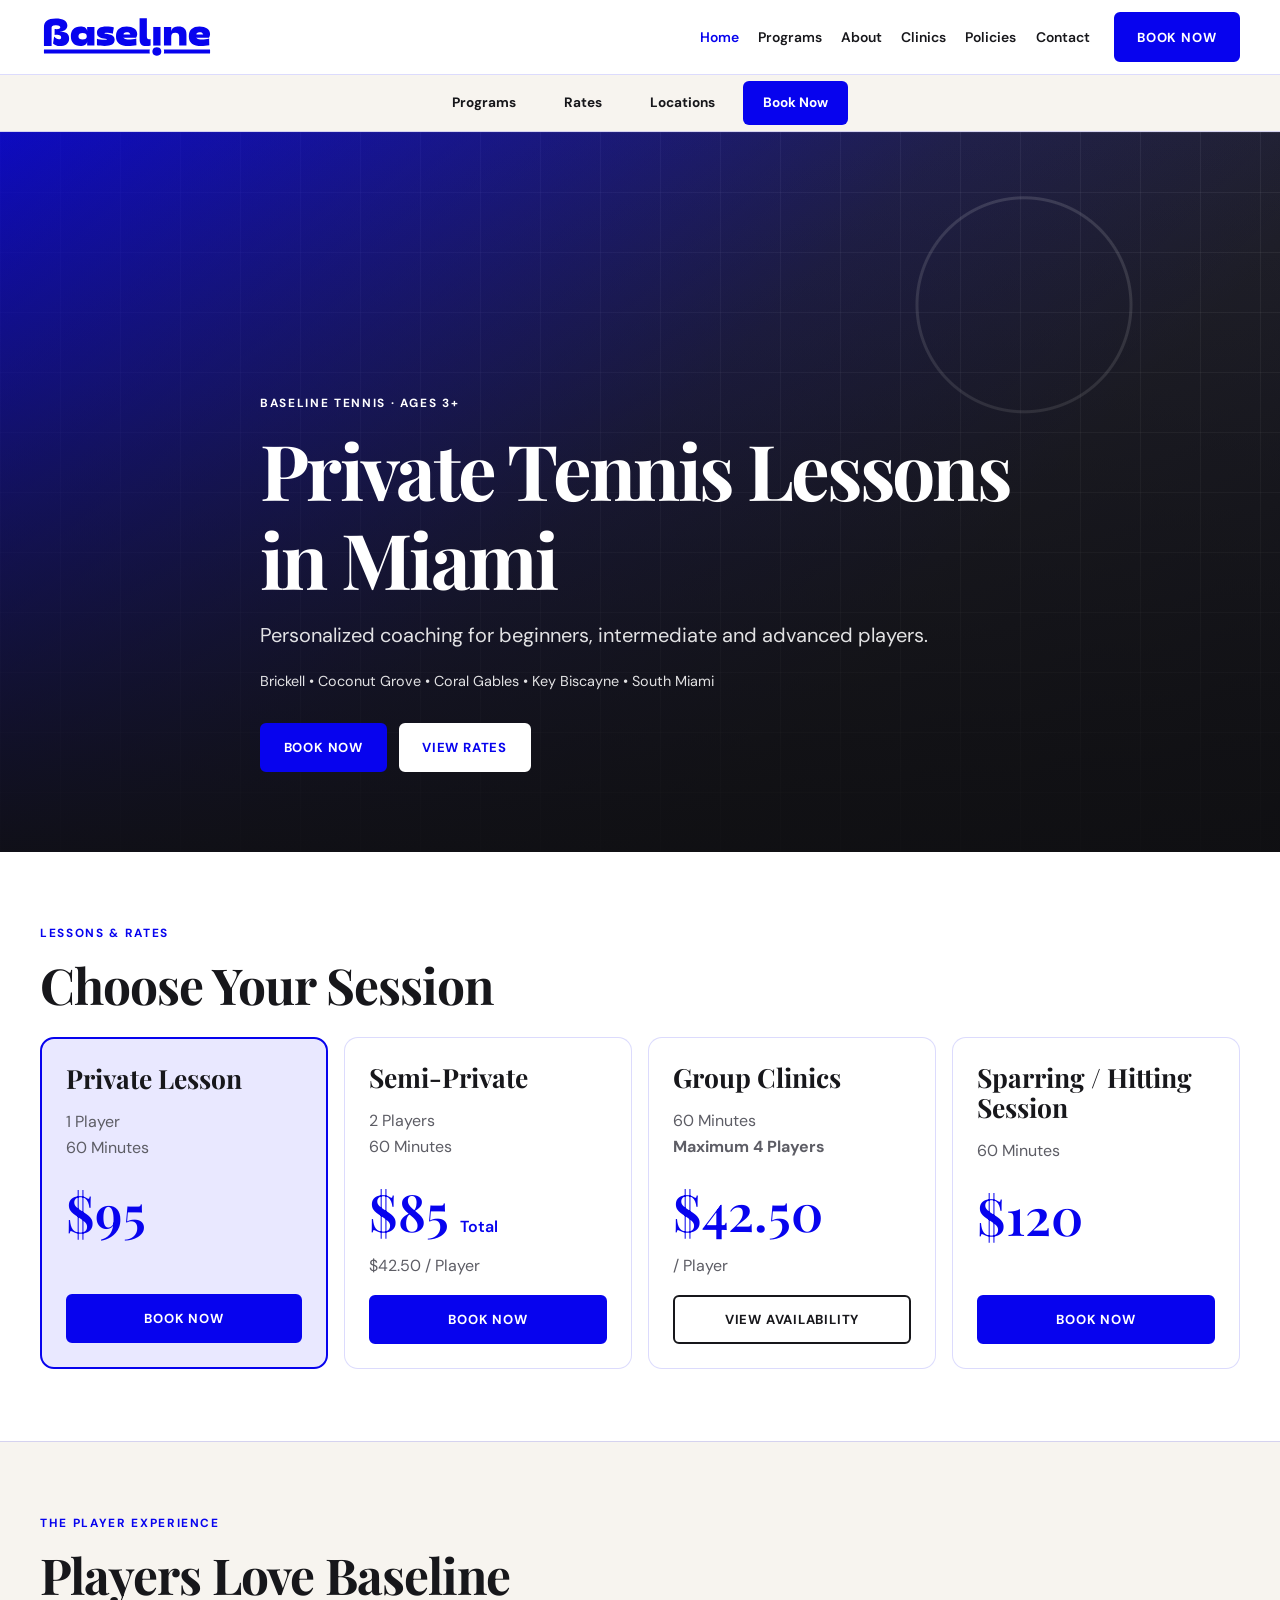
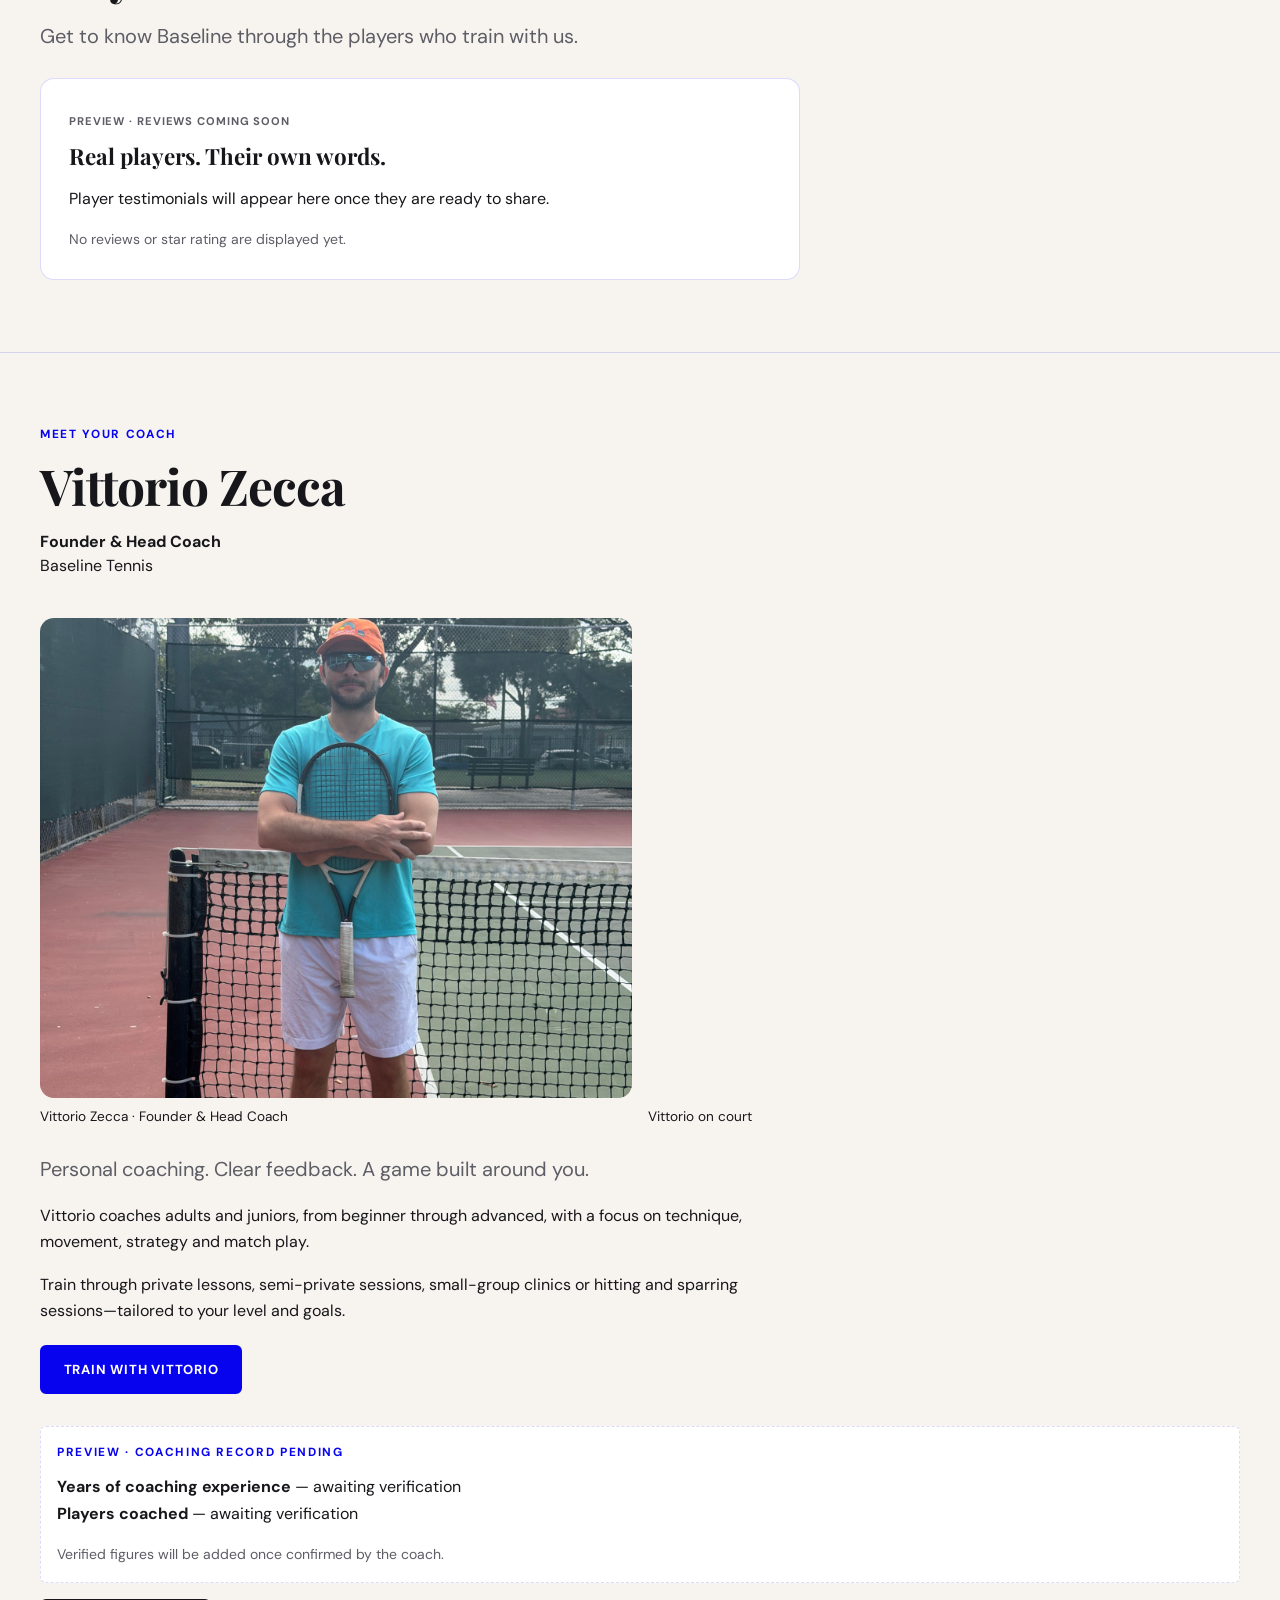
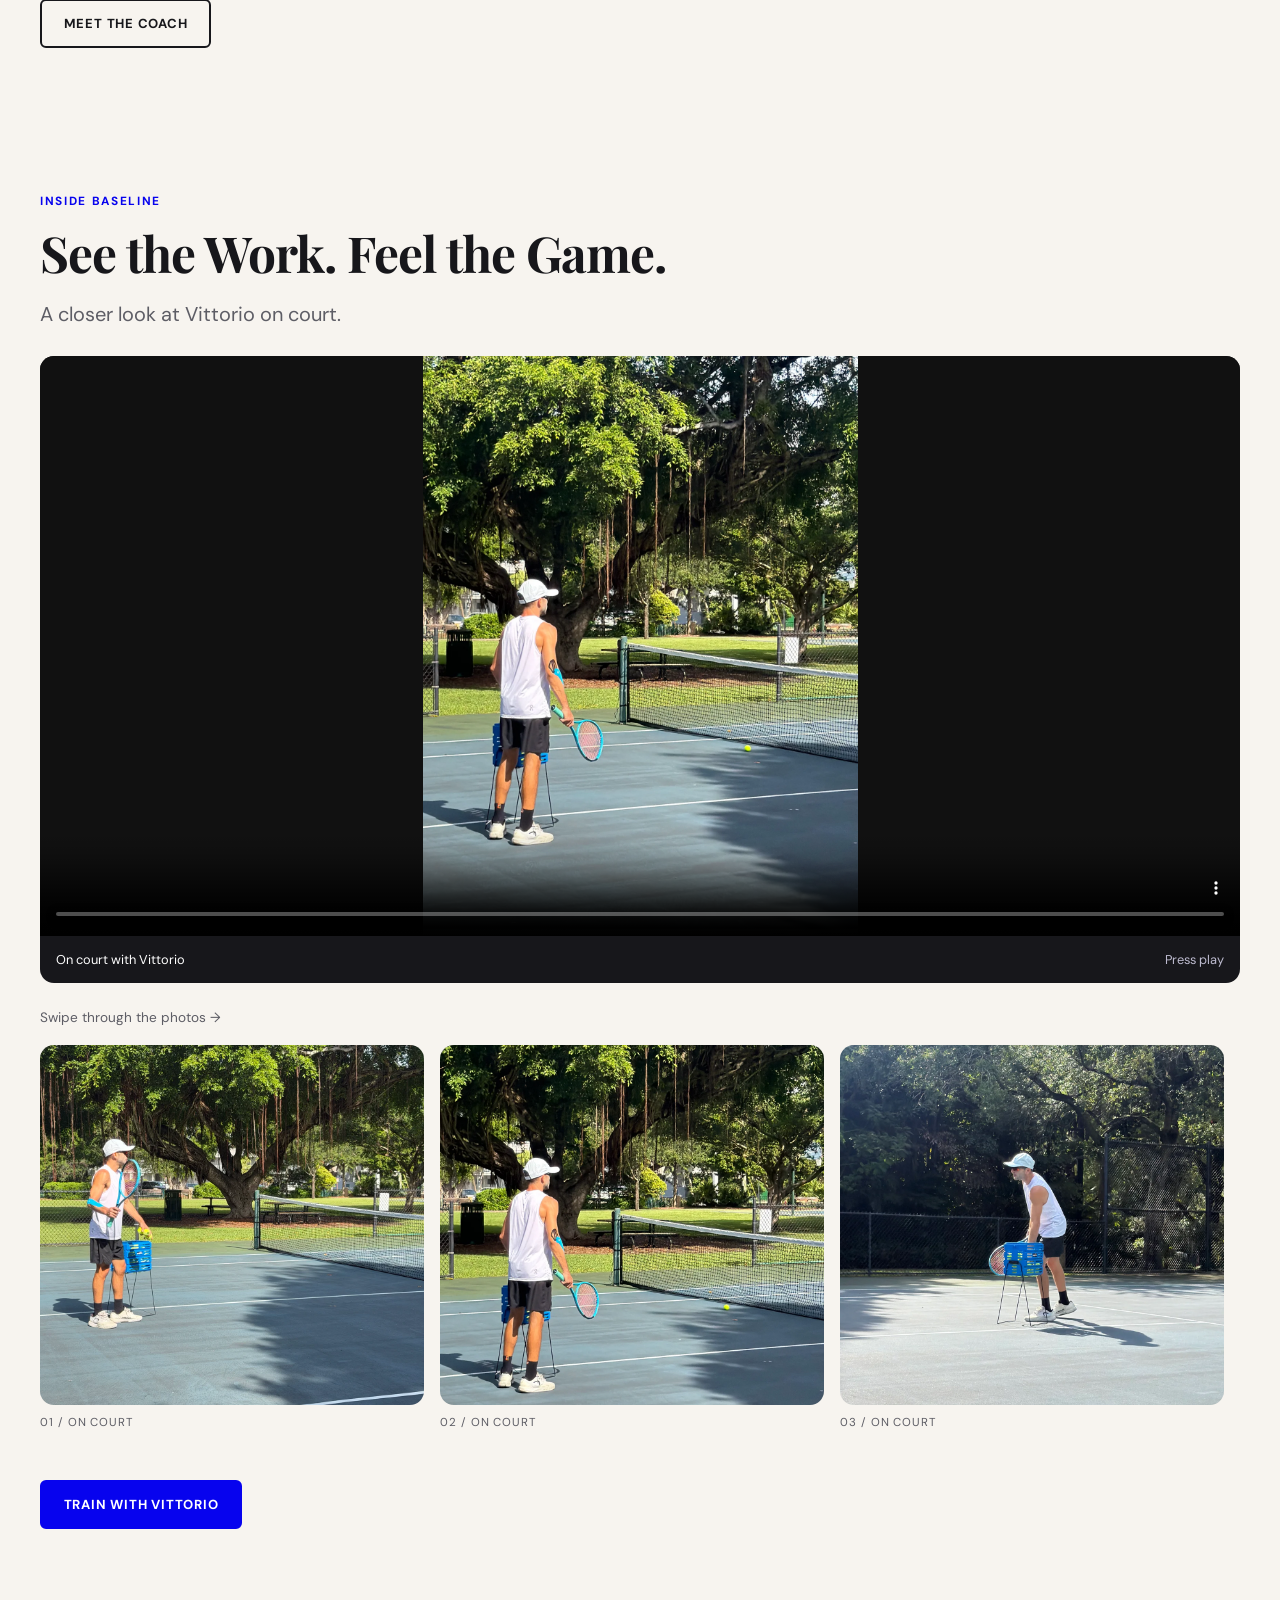
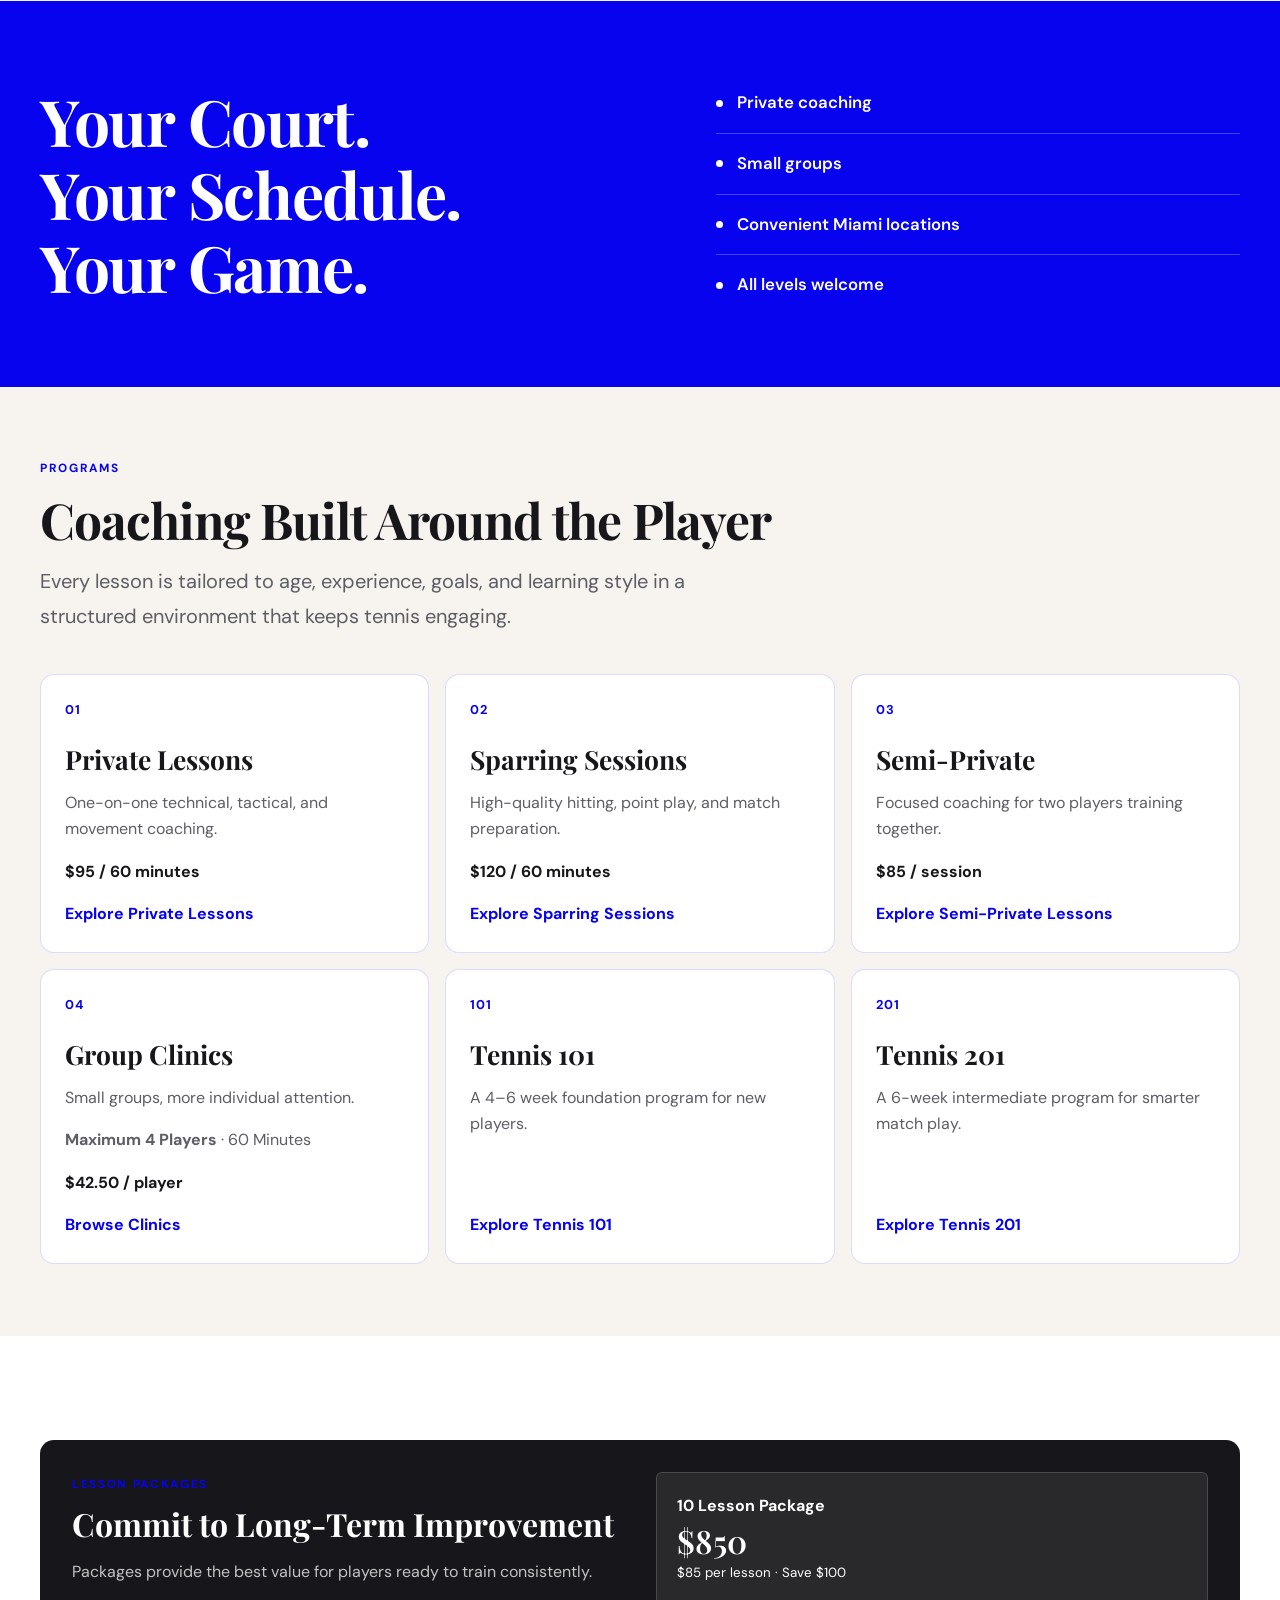
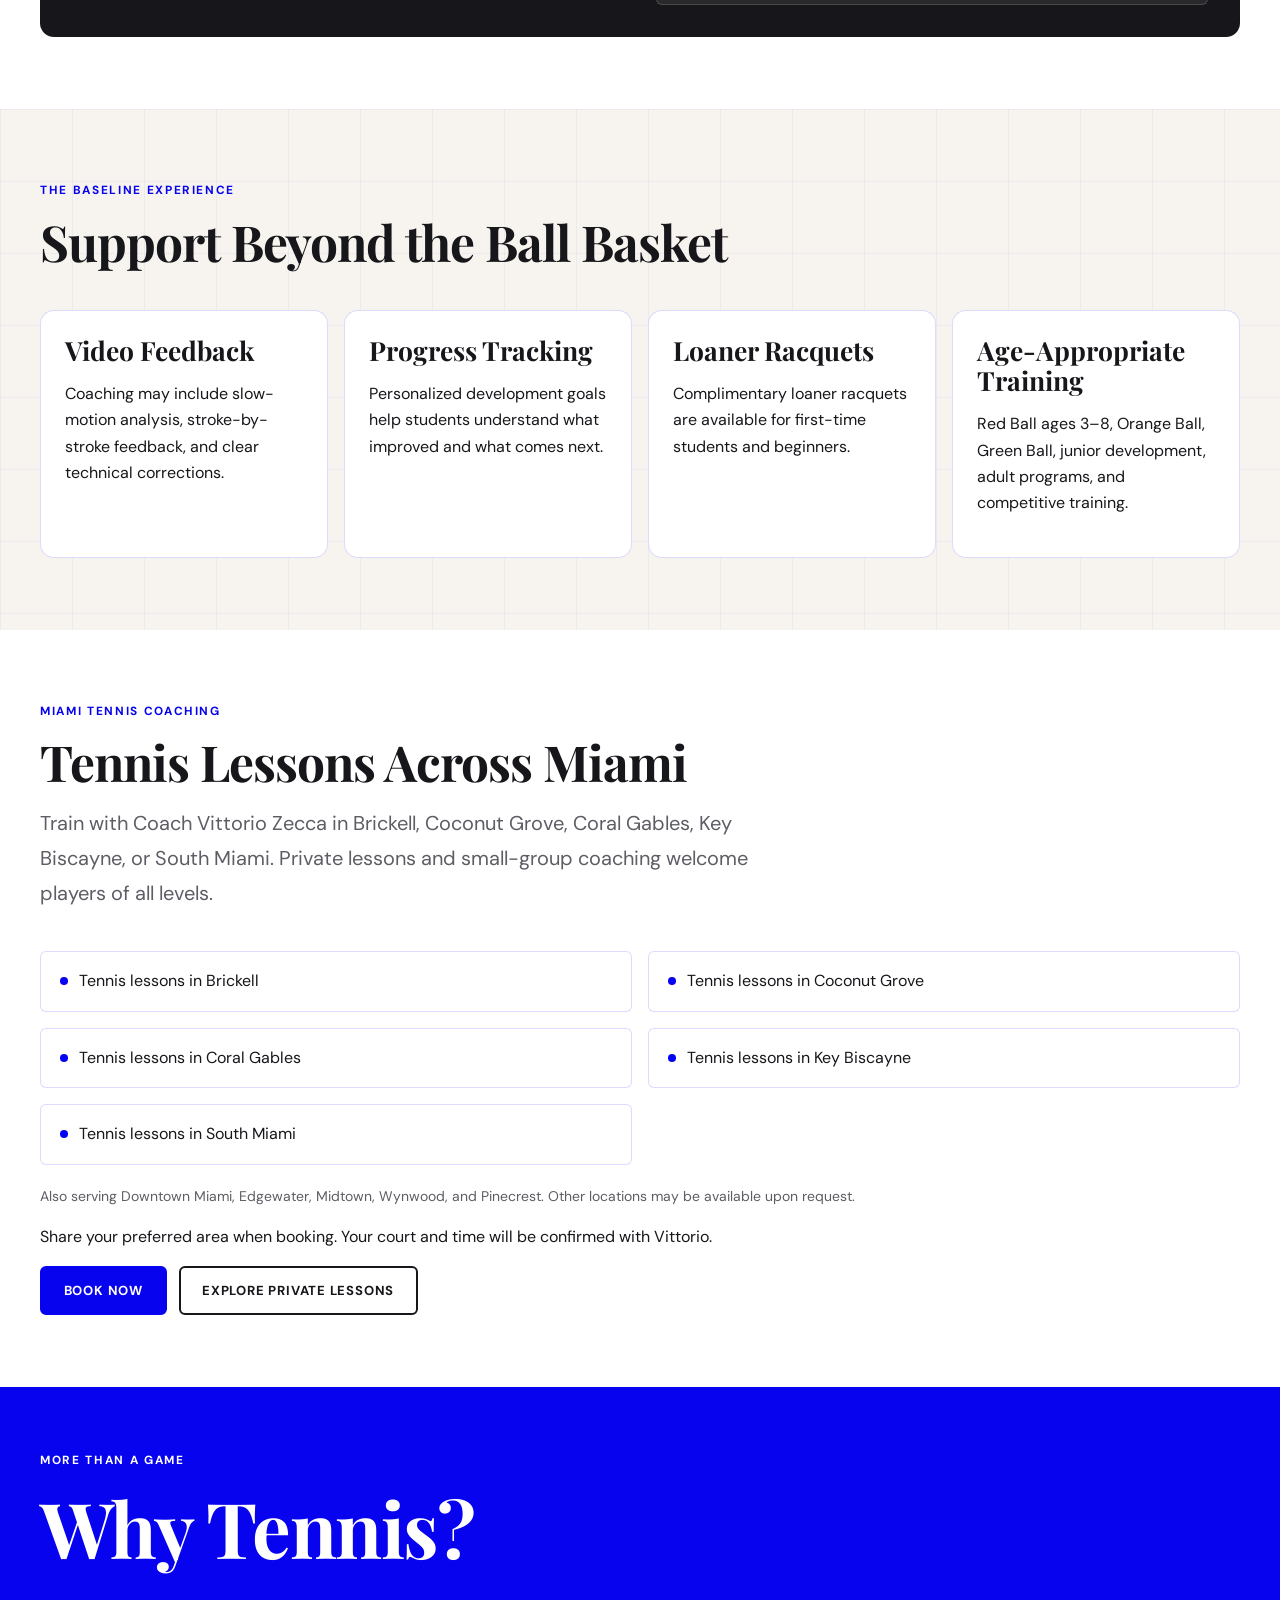
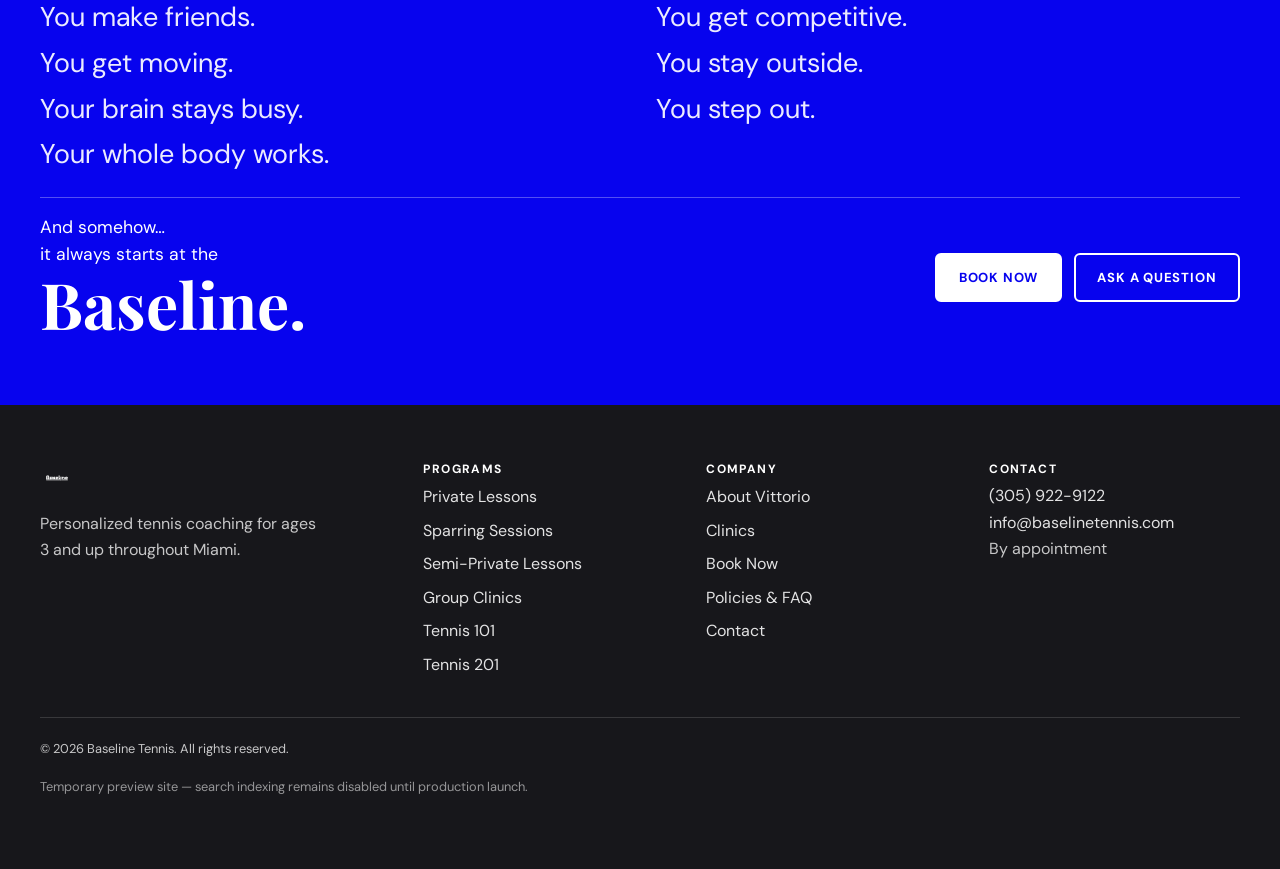
==== commit cd377c5c: "Add sleek on-court photo gallery and playable video" ====
--- a/index.html
+++ b/index.html
@@ -78,6 +78,7 @@
 .coach-real-photo{width:100%;height:360px;object-fit:cover;border-radius:var(--radius-lg)}.coach-real-photo--portrait{object-position:50% 38%}.coach-real-photo--action{object-position:50% 66%}@media(min-width:700px){.coach-real-photo{height:480px}}
 </style>
   <script type="application/ld+json">{"@context": "https://schema.org", "@type": "SportsActivityLocation", "name": "Baseline Tennis", "description": "Private tennis lessons, sparring sessions, semi-private lessons, small group clinics, and Tennis 101 and Tennis 201 programs throughout Miami.", "url": "https://baselinetennis.com", "telephone": "+1-305-922-9122", "email": "info@baselinetennis.com", "founder": {"@type": "Person", "name": "Vittorio Zecca"}, "priceRange": "$42.50-$120", "areaServed": [{"@type": "Place", "name": "Brickell"}, {"@type": "Place", "name": "Coconut Grove"}, {"@type": "Place", "name": "Coral Gables"}, {"@type": "Place", "name": "Key Biscayne"}, {"@type": "Place", "name": "Downtown Miami"}, {"@type": "Place", "name": "Edgewater"}, {"@type": "Place", "name": "Midtown Miami"}, {"@type": "Place", "name": "Wynwood"}, {"@type": "Place", "name": "South Miami"}, {"@type": "Place", "name": "Pinecrest"}]}</script>
+<link rel="stylesheet" href="assets/css/court-gallery.css">
 </head>
 <body>
 
@@ -143,7 +144,7 @@
 <div class="home-coach-bio" id="coach-bio" style="scroll-margin-top:calc(var(--header) + 80px)"><p class="lead">Personal coaching. Clear feedback. A game built around you.</p><p>Vittorio coaches adults and juniors, from beginner through advanced, with a focus on technique, movement, strategy and match play.</p><p>Train through private lessons, semi-private sessions, small-group clinics or hitting and sparring sessions—tailored to your level and goals.</p><a class="btn btn--primary" href="booking.html">Train With Vittorio</a></div>
 <div class="trust-stats-pending"><span class="eyebrow">Preview · Coaching Record Pending</span><p><strong>Years of coaching experience</strong> — awaiting verification<br><strong>Players coached</strong> — awaiting verification</p><p class="small">Verified figures will be added once confirmed by the coach.</p></div>
 <a class="btn btn--secondary" href="about.html">Meet the Coach</a></div></section>
-<section class="section value-section" id="why-baseline" aria-labelledby="value-heading">
+<section class="section court-gallery" id="on-court" aria-labelledby="court-gallery-heading"><div class="container"><div class="section-title"><span class="eyebrow">Inside Baseline</span><h2 id="court-gallery-heading">See the Work. Feel the Game.</h2><p class="lead">A closer look at Vittorio on court.</p></div><figure class="court-film"><video controls playsinline preload="none" poster="assets/photos/court-6631.webp" aria-label="Vittorio on-court video"><source src="assets/video/vittorio-court-session.mov"><p><a href="assets/video/vittorio-court-session.mov">Watch the on-court video</a></p></video><figcaption><span>On court with Vittorio</span><span>Press play</span></figcaption></figure><p class="court-gallery-hint">Swipe through the photos <span aria-hidden="true">→</span></p><div class="court-photo-strip" tabindex="0" role="region" aria-label="On-court photo gallery"><figure><img src="assets/photos/court-6566.webp" alt="Vittorio preparing a tennis feed beside the net" loading="lazy" decoding="async" width="1400" height="1050"><figcaption>01 / On court</figcaption></figure><figure><img src="assets/photos/court-6631.webp" alt="Vittorio beside a ball basket on court" loading="lazy" decoding="async" width="1400" height="1050"><figcaption>02 / On court</figcaption></figure><figure><img src="assets/photos/court-6617.webp" alt="Vittorio in a ready position beside the ball basket" loading="lazy" decoding="async" width="1400" height="1050"><figcaption>03 / On court</figcaption></figure><figure><img src="assets/photos/court-6569.webp" alt="Vittorio practicing a forehand feed" loading="lazy" decoding="async" width="1400" height="1050"><figcaption>04 / On court</figcaption></figure><figure><img src="assets/photos/court-6596.webp" alt="Vittorio feeding balls during court practice" loading="lazy" decoding="async" width="1400" height="1050"><figcaption>05 / On court</figcaption></figure><figure><img src="assets/photos/court-6629.webp" alt="Vittorio watching the opposite side of the court" loading="lazy" decoding="async" width="1400" height="1050"><figcaption>06 / On court</figcaption></figure><figure><img src="assets/photos/court-6587.webp" alt="Wide view of Vittorio practicing on court" loading="lazy" decoding="async" width="1400" height="1050"><figcaption>07 / On court</figcaption></figure></div><a class="btn btn--primary" href="booking.html">Train With Vittorio</a></div></section><section class="section value-section" id="why-baseline" aria-labelledby="value-heading">
   <div class="container value-layout">
     <h2 id="value-heading"><span>Your Court.</span> <span>Your Schedule.</span> <span>Your Game.</span></h2>
     <ul class="value-points"><li>Private coaching</li><li>Small groups</li><li>Convenient Miami locations</li><li>All levels welcome</li></ul>
--- a/assets/css/court-gallery.css
+++ b/assets/css/court-gallery.css
@@ -0,0 +1,6 @@
+.court-gallery{background:var(--cream);scroll-margin-top:calc(var(--header) + 80px)}
+.court-gallery .section-title{margin-bottom:1.5rem}.court-film{margin:0 0 1.5rem;background:var(--charcoal);border-radius:var(--radius-lg);overflow:hidden}.court-film video{display:block;width:100%;max-height:580px;aspect-ratio:4/5;object-fit:contain;background:#111}.court-film figcaption{display:flex;justify-content:space-between;gap:1rem;padding:.8rem 1rem;color:#fff;font-size:.8rem}.court-film figcaption span:last-child{color:#bdbbcf}
+.court-photo-strip{display:grid;grid-auto-flow:column;grid-auto-columns:83%;gap:1rem;overflow-x:auto;scroll-snap-type:x mandatory;padding:0 0 1rem;margin-bottom:1.5rem;scrollbar-color:var(--blue) var(--cream-dark)}.court-photo-strip figure{margin:0;scroll-snap-align:start}.court-photo-strip img{width:100%;height:310px;object-fit:cover;object-position:40% 55%;border-radius:var(--radius-lg)}.court-photo-strip figcaption{padding:.5rem 0;font-size:.72rem;letter-spacing:.08em;text-transform:uppercase;color:var(--gray)}.court-gallery-hint{font-size:.8rem;color:var(--gray)}
+@media(min-width:700px){.court-film video{aspect-ratio:16/10}.court-photo-strip{grid-auto-columns:32%}.court-photo-strip img{height:360px}.court-gallery-hint{font-size:.85rem}}
+
+@media(max-width:699px){.court-film video{height:340px;aspect-ratio:auto}.court-gallery{padding-top:2rem}}
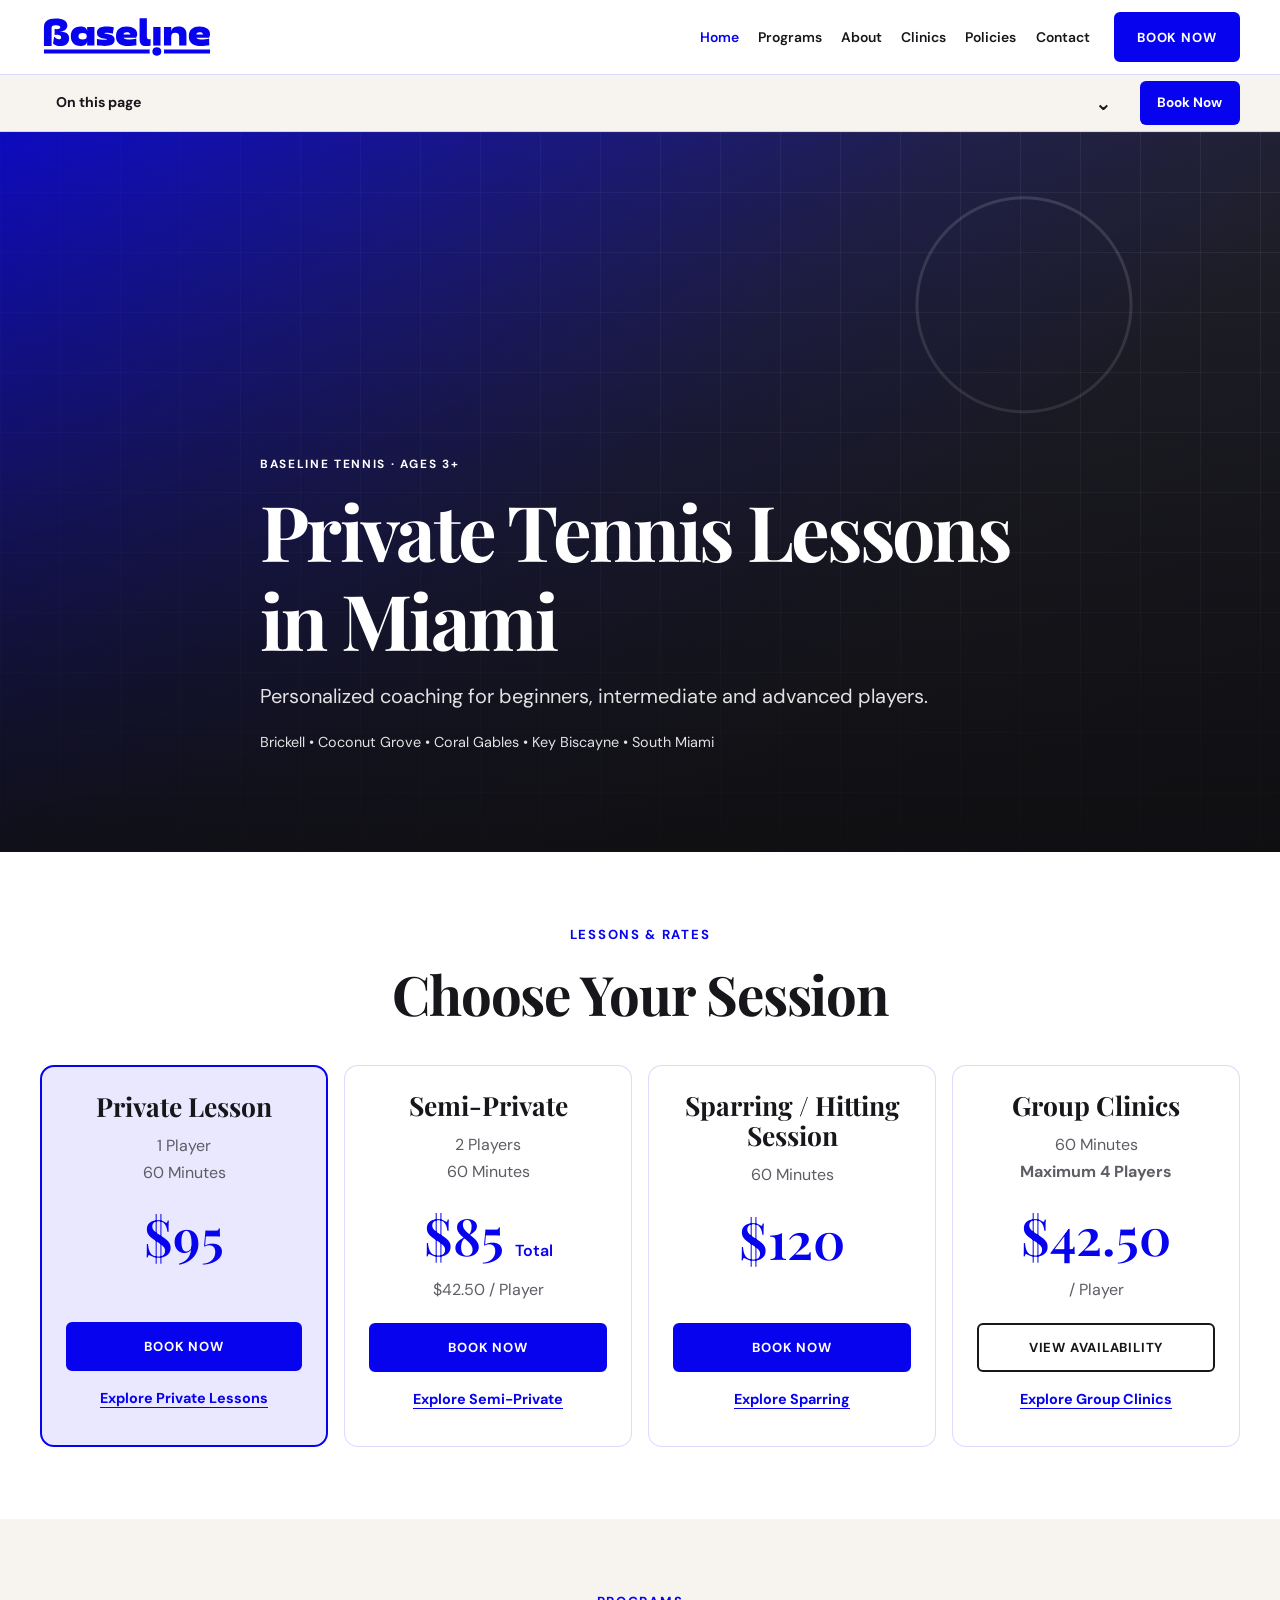
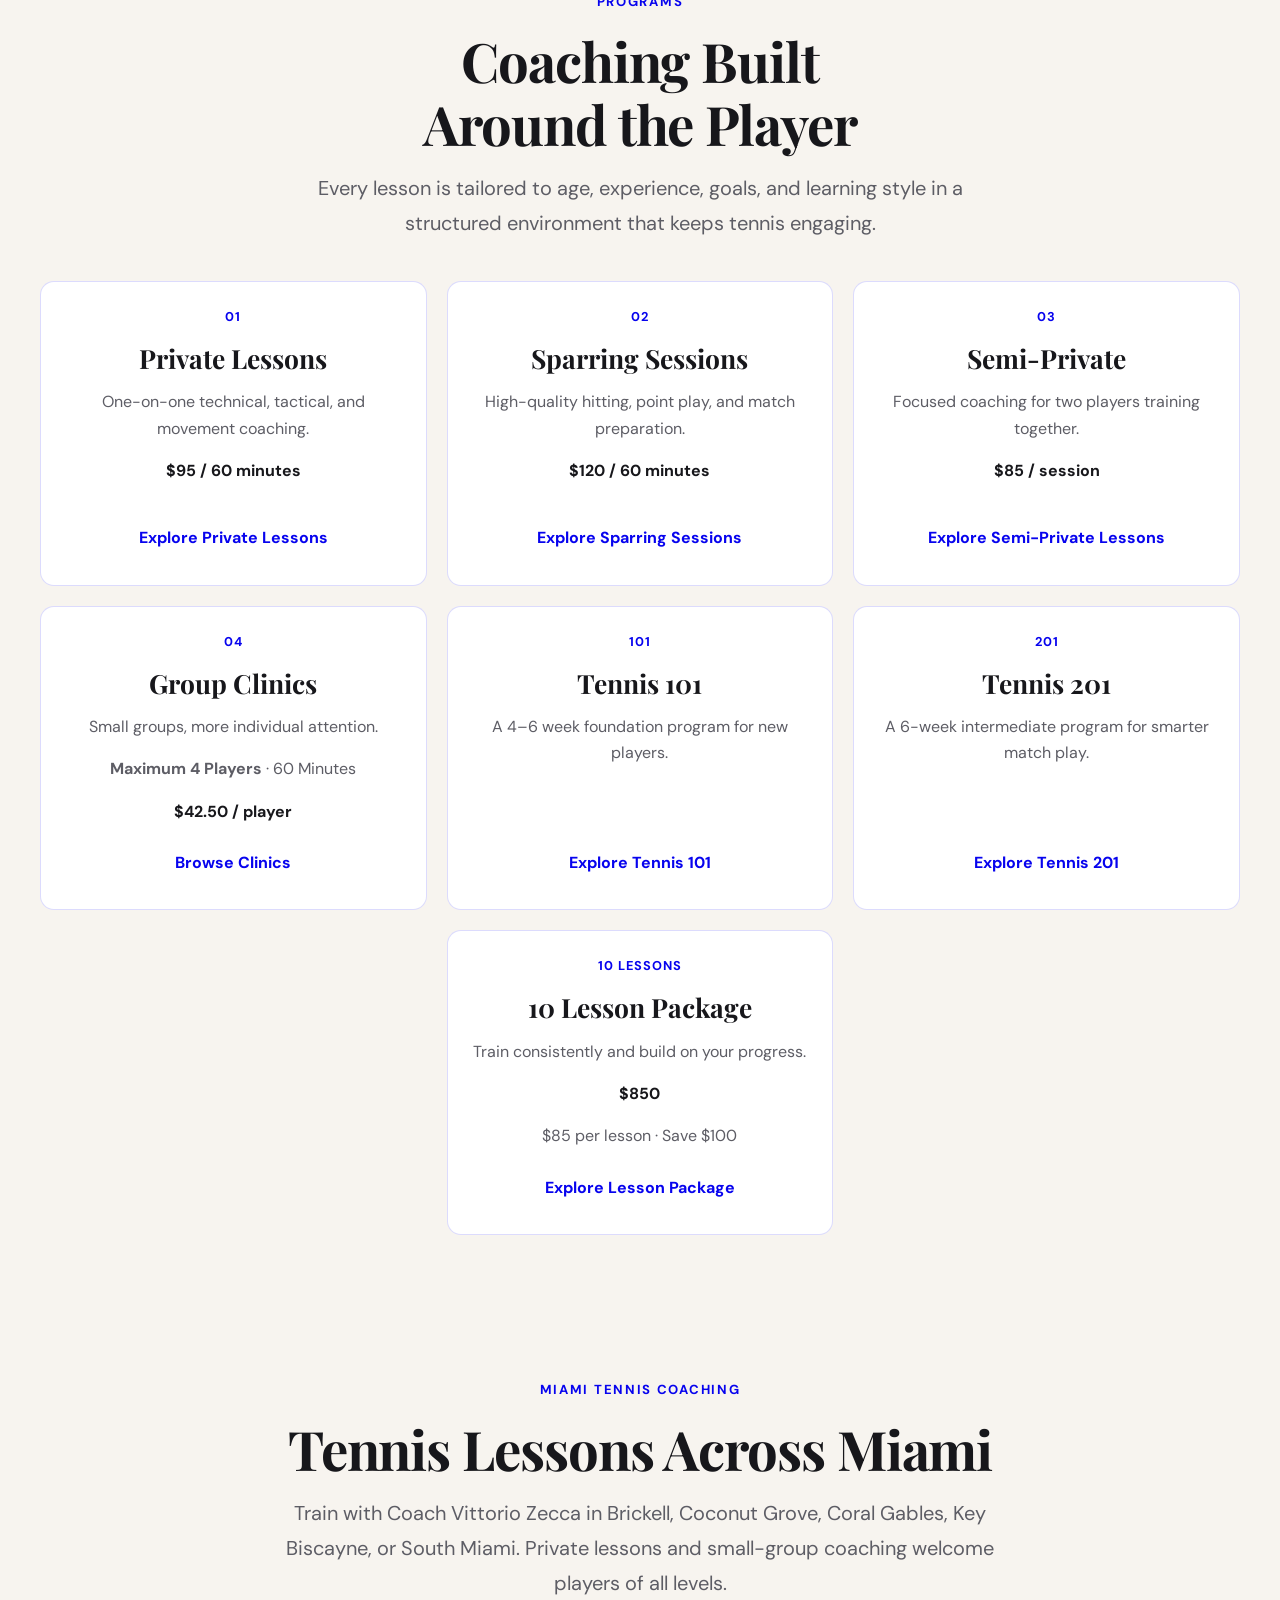
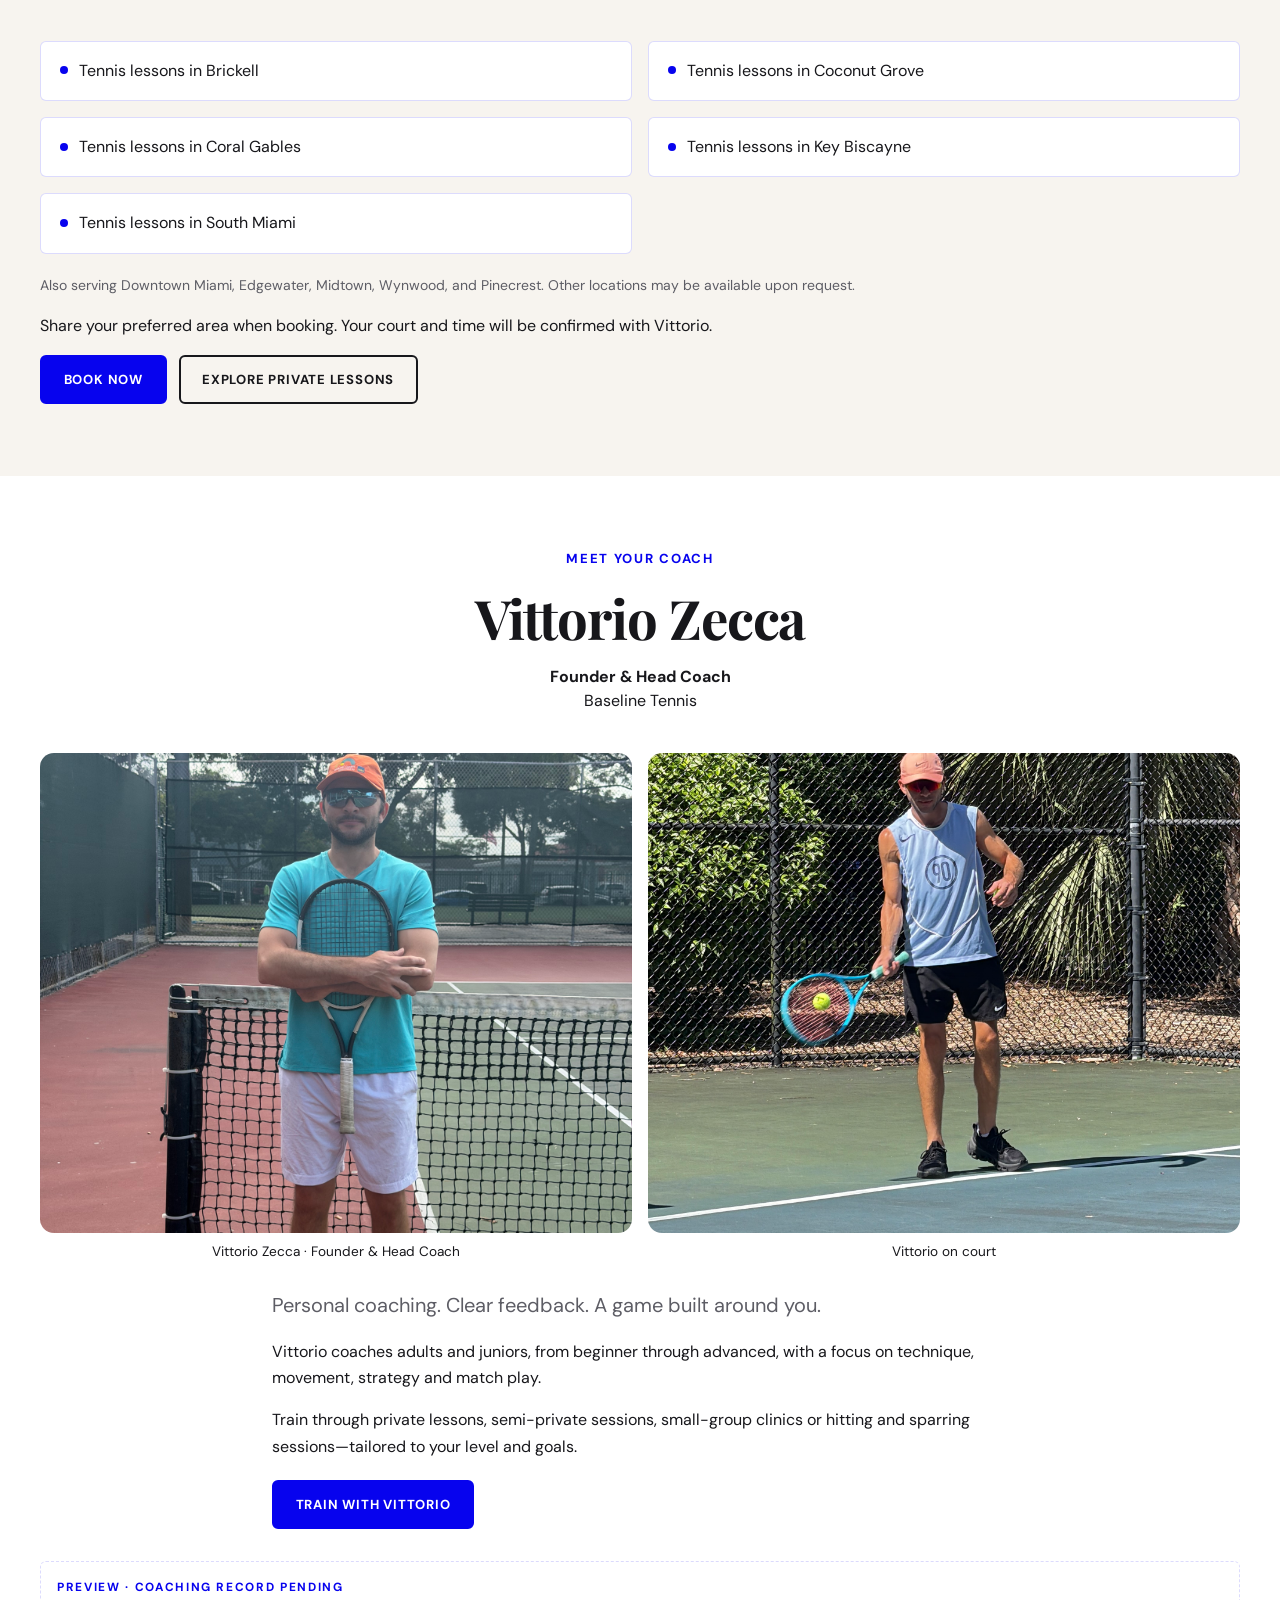
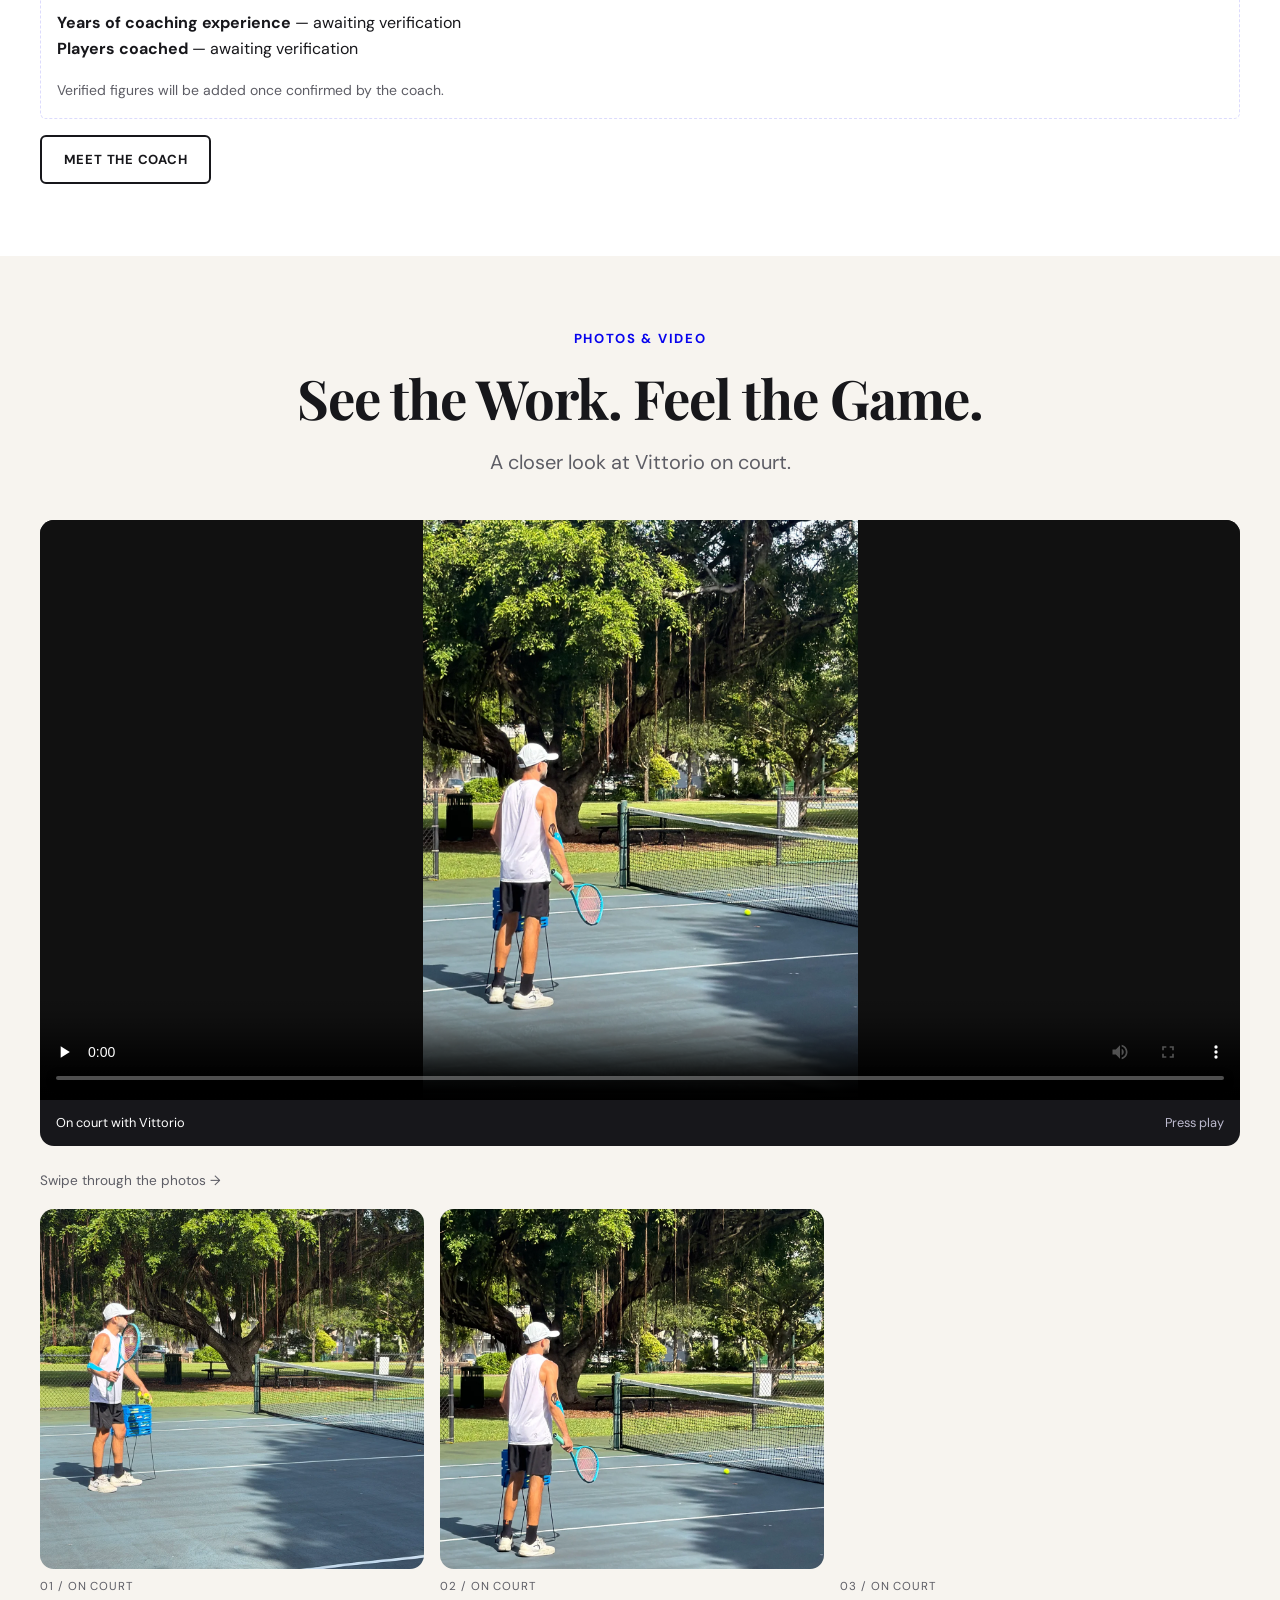
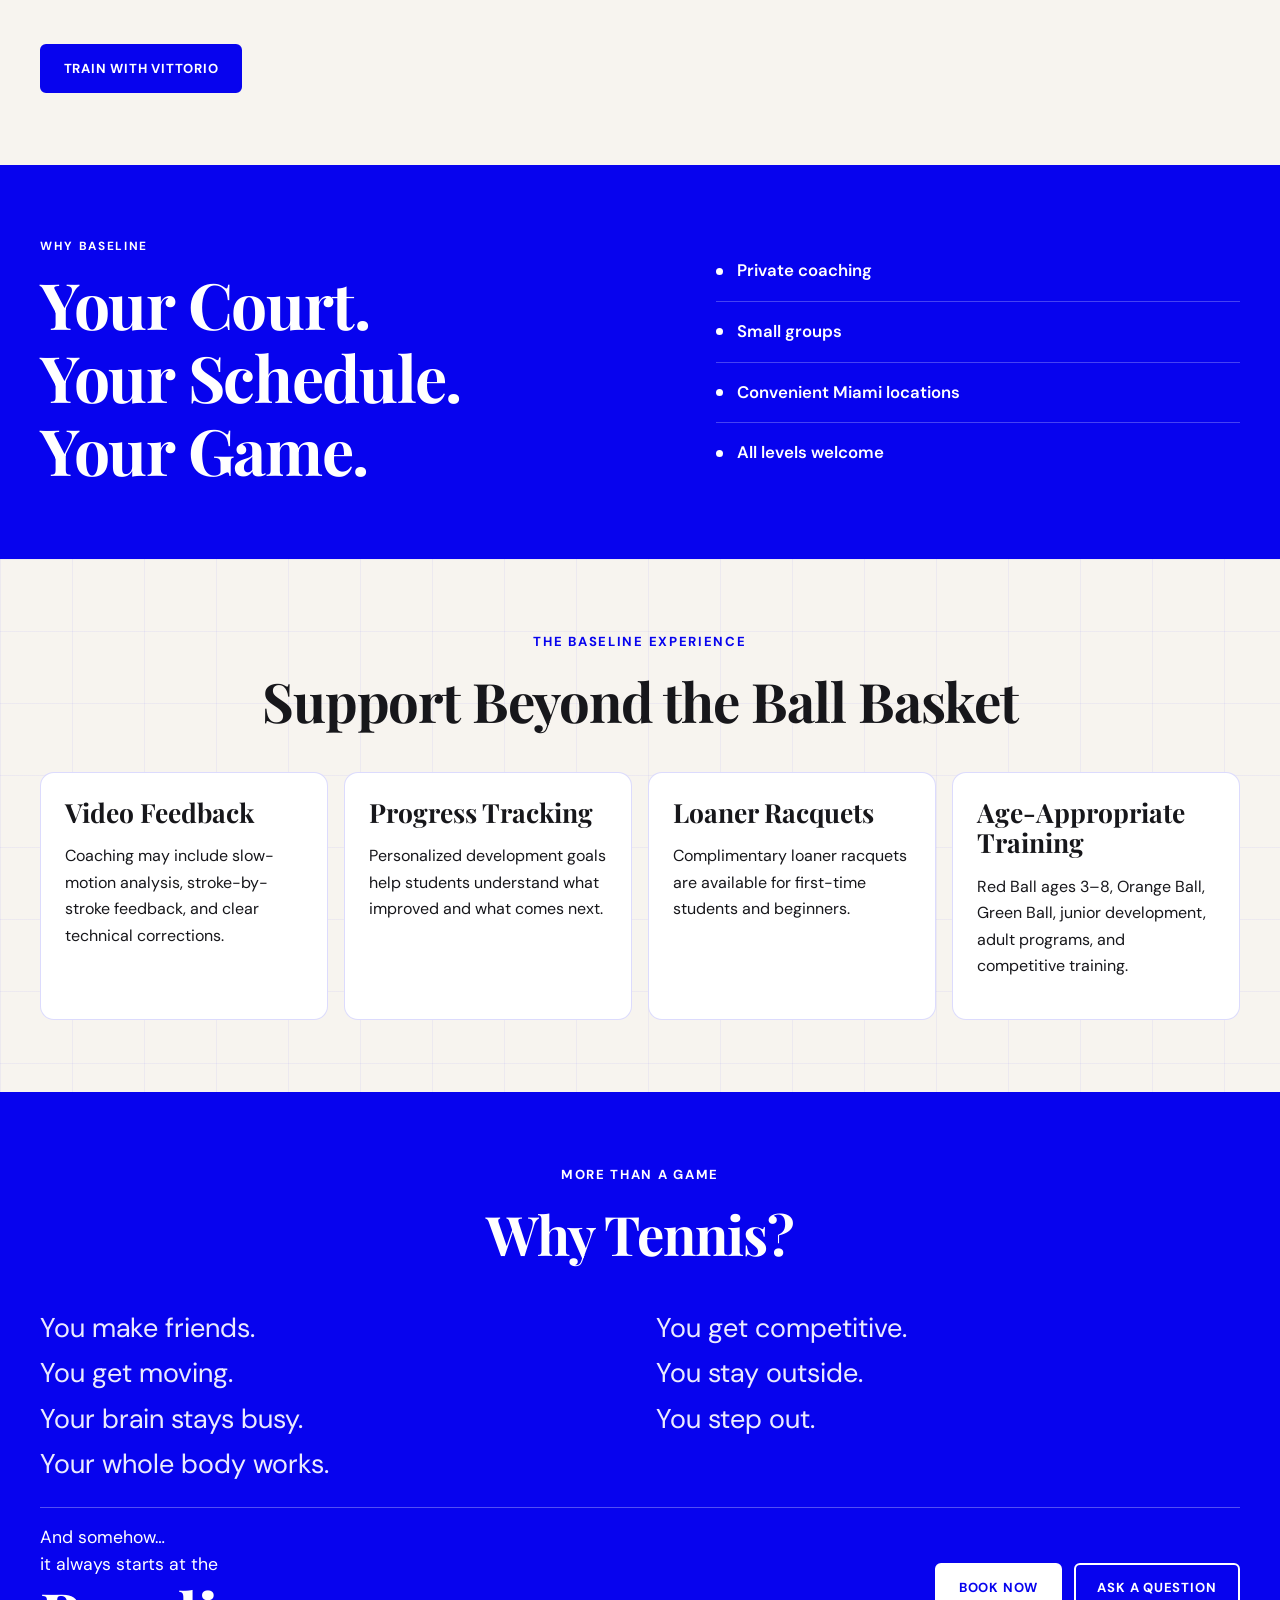
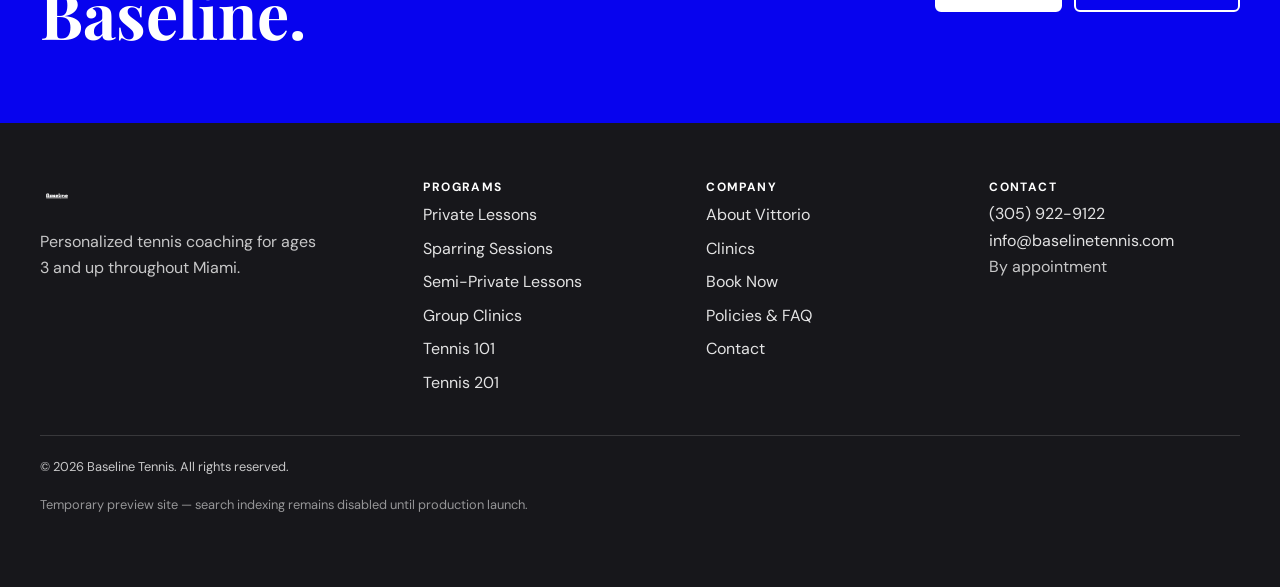
==== commit 80015146: "Refine mobile navigation, session cards and homepage organization" ====
--- a/index.html
+++ b/index.html
@@ -21,6 +21,14 @@
 .session-section .section-title{margin-bottom:1.5rem}
 @media(max-width:699px){.session-section{padding:2.5rem 0}.session-section .pricing-card{gap:1rem}}
 .hero__locations{color:rgba(255,255,255,.88);font-size:.9rem;line-height:1.8;max-width:43rem}
+/* Centered session cards for mobile cleanup review. */
+.session-section .section-title{text-align:center;margin-inline:auto}
+.session-section .pricing-grid{justify-items:center}
+.session-section .pricing-card{width:100%;text-align:center;gap:1.25rem}
+.session-section .pricing-card h3{margin-bottom:.75rem}
+.session-section .pricing-card p:last-child{margin-bottom:0}
+@media(max-width:699px){.session-section .pricing-card{max-width:320px;padding:1.25rem}.session-section .pricing-grid{gap:1.25rem}}
+
 /* Homepage section navigation — isolated, reversible enhancement. */
 .section-nav{position:sticky;top:var(--header);z-index:900;background:var(--cream);border-bottom:1px solid var(--line)}
 .section-nav__inner{display:flex;align-items:center;justify-content:center;gap:.5rem;min-height:56px}
@@ -79,6 +87,7 @@
 </style>
   <script type="application/ld+json">{"@context": "https://schema.org", "@type": "SportsActivityLocation", "name": "Baseline Tennis", "description": "Private tennis lessons, sparring sessions, semi-private lessons, small group clinics, and Tennis 101 and Tennis 201 programs throughout Miami.", "url": "https://baselinetennis.com", "telephone": "+1-305-922-9122", "email": "info@baselinetennis.com", "founder": {"@type": "Person", "name": "Vittorio Zecca"}, "priceRange": "$42.50-$120", "areaServed": [{"@type": "Place", "name": "Brickell"}, {"@type": "Place", "name": "Coconut Grove"}, {"@type": "Place", "name": "Coral Gables"}, {"@type": "Place", "name": "Key Biscayne"}, {"@type": "Place", "name": "Downtown Miami"}, {"@type": "Place", "name": "Edgewater"}, {"@type": "Place", "name": "Midtown Miami"}, {"@type": "Place", "name": "Wynwood"}, {"@type": "Place", "name": "South Miami"}, {"@type": "Place", "name": "Pinecrest"}]}</script>
 <link rel="stylesheet" href="assets/css/court-gallery.css">
+<link rel="stylesheet" href="assets/css/home-sections.css">
 </head>
 <body>
 
@@ -108,48 +117,34 @@
     </nav>
   </div>
 </header>
-<nav class="section-nav" aria-label="Explore this page">
+<nav class="section-nav" aria-label="On this page">
   <div class="container section-nav__inner">
-    <a href="#programs">Programs</a>
-    <a href="#rates">Rates</a>
-    <a href="#locations">Locations</a>
+    <details class="page-jump">
+      <summary>On this page <span aria-hidden="true">⌄</span></summary>
+      <div class="page-jump__panel">
+        <a href="#rates">Lessons &amp; Pricing</a>
+        <a href="#locations">Miami Locations</a>
+        <a href="#meet-your-coach">Meet Your Coach</a>
+        <a href="#on-court">Photos &amp; Video</a>
+        <a href="#why-baseline">Why Baseline</a>
+      </div>
+    </details>
     <a class="section-nav__book" href="booking.html">Book Now</a>
   </div>
 </nav>
 <main id="main">
 <section class="hero" aria-labelledby="hero-heading">
   <div class="hero__media"><div class="hero__placeholder" role="img" aria-label="Tennis court graphic placeholder"></div></div><div class="hero__overlay"></div>
-  <div class="container hero__content"><span class="eyebrow">Baseline Tennis · Ages 3+</span><h1 id="hero-heading">Private Tennis Lessons in Miami</h1><p class="lead">Personalized coaching for beginners, intermediate and advanced players.</p><p class="hero__locations">Brickell &bull; Coconut Grove &bull; Coral Gables &bull; Key Biscayne &bull; South Miami</p><div class="hero__actions"><a class="btn btn--primary" href="booking.html">Book Now</a><a class="btn btn--white" href="#rates">View Rates</a></div></div>
+  <div class="container hero__content"><span class="eyebrow">Baseline Tennis · Ages 3+</span><h1 id="hero-heading">Private Tennis Lessons in Miami</h1><p class="lead">Personalized coaching for beginners, intermediate and advanced players.</p><p class="hero__locations">Brickell &bull; Coconut Grove &bull; Coral Gables &bull; Key Biscayne &bull; South Miami</p></div>
 </section>
 <section class="section session-section" id="rates" aria-labelledby="rates-heading"><div class="container">
 <div class="section-title"><span class="eyebrow">Lessons &amp; Rates</span><h2 id="rates-heading">Choose Your Session</h2></div>
 <div class="pricing-grid">
-<article class="pricing-card pricing-card--featured"><div><h3>Private Lesson</h3><p class="pricing-details">1 Player<br>60 Minutes</p><p class="price">$95</p></div><a class="btn btn--primary btn--block" href="booking.html?program=private#booking-pending" data-booking="private" aria-label="Book now: Private Lesson">Book Now</a></article>
-<article class="pricing-card"><div><h3>Semi-Private</h3><p class="pricing-details">2 Players<br>60 Minutes</p><p class="price">$85 <span class="price-unit">Total</span></p><p class="pricing-details">$42.50 / Player</p></div><a class="btn btn--primary btn--block" href="booking.html?program=semi-private#booking-pending" data-booking="semi-private" aria-label="Book now: Semi-Private">Book Now</a></article>
-<article class="pricing-card"><div><h3>Group Clinics</h3><p class="pricing-details">60 Minutes<br><strong>Maximum 4 Players</strong></p><p class="price">$42.50</p><p class="pricing-details">/ Player</p></div><a class="btn btn--secondary btn--block" href="group-clinics.html#clinic-availability">View Availability</a></article>
-<article class="pricing-card"><div><h3>Sparring / Hitting Session</h3><p class="pricing-details">60 Minutes</p><p class="price">$120</p></div><a class="btn btn--primary btn--block" href="booking.html?program=sparring#booking-pending" data-booking="sparring" aria-label="Book now: Sparring or Hitting Session">Book Now</a></article>
+<article class="pricing-card pricing-card--featured"><div><h3>Private Lesson</h3><p class="pricing-details">1 Player<br>60 Minutes</p><p class="price">$95</p></div><div class="session-card-actions"><a class="btn btn--primary btn--block" href="booking.html?program=private#booking-pending" data-booking="private" aria-label="Book now: Private Lesson">Book Now</a><a class="session-explore" href="private-lessons.html">Explore Private Lessons</a></div></article>
+<article class="pricing-card"><div><h3>Semi-Private</h3><p class="pricing-details">2 Players<br>60 Minutes</p><p class="price">$85 <span class="price-unit">Total</span></p><p class="pricing-details">$42.50 / Player</p></div><div class="session-card-actions"><a class="btn btn--primary btn--block" href="booking.html?program=semi-private#booking-pending" data-booking="semi-private" aria-label="Book now: Semi-Private">Book Now</a><a class="session-explore" href="semi-private-lessons.html">Explore Semi-Private</a></div></article>
+<article class="pricing-card"><div><h3>Sparring / Hitting Session</h3><p class="pricing-details">60 Minutes</p><p class="price">$120</p></div><div class="session-card-actions"><a class="btn btn--primary btn--block" href="booking.html?program=sparring#booking-pending" data-booking="sparring" aria-label="Book now: Sparring or Hitting Session">Book Now</a><a class="session-explore" href="sparring-sessions.html">Explore Sparring</a></div></article>
+<article class="pricing-card"><div><h3>Group Clinics</h3><p class="pricing-details">60 Minutes<br><strong>Maximum 4 Players</strong></p><p class="price">$42.50</p><p class="pricing-details">/ Player</p></div><div class="session-card-actions"><a class="btn btn--secondary btn--block" href="group-clinics.html#clinic-availability">View Availability</a><a class="session-explore" href="group-clinics.html">Explore Group Clinics</a></div></article>
 </div></div></section>
-<!-- Review section prepared for local approval. Replace the pending notice with real,
-approved testimonials before production, or remove this section until available.
-Do not add stars, ratings, review counts, or review schema without real evidence. -->
-<section class="section reviews-section" id="reviews" aria-labelledby="reviews-heading">
-  <div class="container">
-    <div class="section-title"><span class="eyebrow">The Player Experience</span><h2 id="reviews-heading">Players Love Baseline</h2><p class="lead">Get to know Baseline through the players who train with us.</p></div>
-    <div class="reviews-pending"><span class="reviews-status">Preview · Reviews Coming Soon</span><h3>Real players. Their own words.</h3><p>Player testimonials will appear here once they are ready to share.</p><p class="small">No reviews or star rating are displayed yet.</p></div>
-  </div>
-</section>
-<section class="section section--cream trust-evidence" id="meet-your-coach" aria-labelledby="coach-evidence-heading">
-<div class="container"><div class="section-title"><span class="eyebrow">Meet Your Coach</span><h2 id="coach-evidence-heading">Vittorio Zecca</h2><p class="coach-role"><strong>Founder &amp; Head Coach</strong><br>Baseline Tennis</p></div>
-<div class="trust-photo-grid"><figure><img class="coach-real-photo coach-real-photo--portrait" src="assets/photos/vittorio-portrait.jpeg" alt="Vittorio Zecca standing at the tennis net with his racquet" width="1200" height="1600" loading="lazy" decoding="async"><figcaption>Vittorio Zecca · Founder &amp; Head Coach</figcaption></figure><figure><img class="coach-real-photo coach-real-photo--action" src="assets/photos/vittorio-on-court.jpg" alt="Vittorio Zecca hitting a tennis ball on an outdoor court" width="900" height="1600" loading="lazy" decoding="async"><figcaption>Vittorio on court</figcaption></figure></div>
-<div class="home-coach-bio" id="coach-bio" style="scroll-margin-top:calc(var(--header) + 80px)"><p class="lead">Personal coaching. Clear feedback. A game built around you.</p><p>Vittorio coaches adults and juniors, from beginner through advanced, with a focus on technique, movement, strategy and match play.</p><p>Train through private lessons, semi-private sessions, small-group clinics or hitting and sparring sessions—tailored to your level and goals.</p><a class="btn btn--primary" href="booking.html">Train With Vittorio</a></div>
-<div class="trust-stats-pending"><span class="eyebrow">Preview · Coaching Record Pending</span><p><strong>Years of coaching experience</strong> — awaiting verification<br><strong>Players coached</strong> — awaiting verification</p><p class="small">Verified figures will be added once confirmed by the coach.</p></div>
-<a class="btn btn--secondary" href="about.html">Meet the Coach</a></div></section>
-<section class="section court-gallery" id="on-court" aria-labelledby="court-gallery-heading"><div class="container"><div class="section-title"><span class="eyebrow">Inside Baseline</span><h2 id="court-gallery-heading">See the Work. Feel the Game.</h2><p class="lead">A closer look at Vittorio on court.</p></div><figure class="court-film"><video controls playsinline preload="none" poster="assets/photos/court-6631.webp" aria-label="Vittorio on-court video"><source src="assets/video/vittorio-court-session.mov"><p><a href="assets/video/vittorio-court-session.mov">Watch the on-court video</a></p></video><figcaption><span>On court with Vittorio</span><span>Press play</span></figcaption></figure><p class="court-gallery-hint">Swipe through the photos <span aria-hidden="true">→</span></p><div class="court-photo-strip" tabindex="0" role="region" aria-label="On-court photo gallery"><figure><img src="assets/photos/court-6566.webp" alt="Vittorio preparing a tennis feed beside the net" loading="lazy" decoding="async" width="1400" height="1050"><figcaption>01 / On court</figcaption></figure><figure><img src="assets/photos/court-6631.webp" alt="Vittorio beside a ball basket on court" loading="lazy" decoding="async" width="1400" height="1050"><figcaption>02 / On court</figcaption></figure><figure><img src="assets/photos/court-6617.webp" alt="Vittorio in a ready position beside the ball basket" loading="lazy" decoding="async" width="1400" height="1050"><figcaption>03 / On court</figcaption></figure><figure><img src="assets/photos/court-6569.webp" alt="Vittorio practicing a forehand feed" loading="lazy" decoding="async" width="1400" height="1050"><figcaption>04 / On court</figcaption></figure><figure><img src="assets/photos/court-6596.webp" alt="Vittorio feeding balls during court practice" loading="lazy" decoding="async" width="1400" height="1050"><figcaption>05 / On court</figcaption></figure><figure><img src="assets/photos/court-6629.webp" alt="Vittorio watching the opposite side of the court" loading="lazy" decoding="async" width="1400" height="1050"><figcaption>06 / On court</figcaption></figure><figure><img src="assets/photos/court-6587.webp" alt="Wide view of Vittorio practicing on court" loading="lazy" decoding="async" width="1400" height="1050"><figcaption>07 / On court</figcaption></figure></div><a class="btn btn--primary" href="booking.html">Train With Vittorio</a></div></section><section class="section value-section" id="why-baseline" aria-labelledby="value-heading">
-  <div class="container value-layout">
-    <h2 id="value-heading"><span>Your Court.</span> <span>Your Schedule.</span> <span>Your Game.</span></h2>
-    <ul class="value-points"><li>Private coaching</li><li>Small groups</li><li>Convenient Miami locations</li><li>All levels welcome</li></ul>
-  </div>
-</section>
 <section class="section section--cream" id="programs" aria-labelledby="programs-heading"><div class="container"><div class="section-title"><span class="eyebrow">Programs</span><h2 id="programs-heading">Coaching Built Around the Player</h2><p class="lead">Every lesson is tailored to age, experience, goals, and learning style in a structured environment that keeps tennis engaging.</p></div><div class="program-grid">
 <article class="program-tile"><span class="program-number">01</span><h3>Private Lessons</h3><p>One-on-one technical, tactical, and movement coaching.</p><p class="tile-price">$95 / 60 minutes</p><a href="private-lessons.html">Explore Private Lessons</a></article>
 <article class="program-tile"><span class="program-number">02</span><h3>Sparring Sessions</h3><p>High-quality hitting, point play, and match preparation.</p><p class="tile-price">$120 / 60 minutes</p><a href="sparring-sessions.html">Explore Sparring Sessions</a></article>
@@ -157,10 +152,8 @@
 <article class="program-tile"><span class="program-number">04</span><h3>Group Clinics</h3><p>Small groups, more individual attention.</p><p><strong>Maximum 4 Players</strong> · 60 Minutes</p><p class="tile-price">$42.50 / player</p><a href="group-clinics.html">Browse Clinics</a></article>
 <article class="program-tile"><span class="program-number">101</span><h3>Tennis 101</h3><p>A 4–6 week foundation program for new players.</p><a href="tennis-101.html">Explore Tennis 101</a></article>
 <article class="program-tile"><span class="program-number">201</span><h3>Tennis 201</h3><p>A 6-week intermediate program for smarter match play.</p><a href="tennis-201.html">Explore Tennis 201</a></article>
+<article class="program-tile program-tile--package" id="lesson-package"><span class="program-number">10 LESSONS</span><h3>10 Lesson Package</h3><p>Train consistently and build on your progress.</p><p class="tile-price">$850</p><p>$85 per lesson · Save $100</p><a href="private-lessons.html#lesson-options">Explore Lesson Package</a></article>
 </div></div></section>
-
-<section class="section" aria-label="Lesson packages"><div class="container"><div class="package-band"><div><span class="eyebrow">Lesson Packages</span><h3>Commit to Long-Term Improvement</h3><p>Packages provide the best value for players ready to train consistently.</p></div><div class="package-options"><div><strong>10 Lesson Package</strong><span>$850</span><small>$85 per lesson · Save $100</small></div></div></div></div></section>
-<section class="section section--court" aria-labelledby="experience-heading"><div class="container"><div class="section-title"><span class="eyebrow">The Baseline Experience</span><h2 id="experience-heading">Support Beyond the Ball Basket</h2></div><div class="feature-grid"><article><h3>Video Feedback</h3><p>Coaching may include slow-motion analysis, stroke-by-stroke feedback, and clear technical corrections.</p></article><article><h3>Progress Tracking</h3><p>Personalized development goals help students understand what improved and what comes next.</p></article><article><h3>Loaner Racquets</h3><p>Complimentary loaner racquets are available for first-time students and beginners.</p></article><article><h3>Age-Appropriate Training</h3><p>Red Ball ages 3–8, Orange Ball, Green Ball, junior development, adult programs, and competitive training.</p></article></div></div></section>
 <section class="section" id="locations" aria-labelledby="locations-heading"><div class="container">
 <div class="section-title"><span class="eyebrow">Miami Tennis Coaching</span><h2 id="locations-heading">Tennis Lessons Across Miami</h2><p class="lead">Train with Coach Vittorio Zecca in Brickell, Coconut Grove, Coral Gables, Key Biscayne, or South Miami. Private lessons and small-group coaching welcome players of all levels.</p></div>
 <ul class="location-list grid grid--2" aria-label="Featured Miami areas"><li>Tennis lessons in Brickell</li><li>Tennis lessons in Coconut Grove</li><li>Tennis lessons in Coral Gables</li><li>Tennis lessons in Key Biscayne</li><li>Tennis lessons in South Miami</li></ul>
@@ -168,6 +161,26 @@
 <p>Share your preferred area when booking. Your court and time will be confirmed with Vittorio.</p>
 <div class="button-row"><a class="btn btn--primary" href="booking.html">Book Now</a><a class="btn btn--secondary" href="private-lessons.html">Explore Private Lessons</a></div>
 </div></section>
+<section class="section section--cream trust-evidence" id="meet-your-coach" aria-labelledby="coach-evidence-heading">
+<div class="container"><div class="section-title"><span class="eyebrow">Meet Your Coach</span><h2 id="coach-evidence-heading">Vittorio Zecca</h2><p class="coach-role"><strong>Founder &amp; Head Coach</strong><br>Baseline Tennis</p></div>
+<div class="trust-photo-grid"><figure><img class="coach-real-photo coach-real-photo--portrait" src="assets/photos/vittorio-portrait.jpeg" alt="Vittorio Zecca standing at the tennis net with his racquet" width="1200" height="1600" loading="lazy" decoding="async"><figcaption>Vittorio Zecca · Founder &amp; Head Coach</figcaption></figure><figure><img class="coach-real-photo coach-real-photo--action" src="assets/photos/vittorio-on-court.jpg" alt="Vittorio Zecca hitting a tennis ball on an outdoor court" width="900" height="1600" loading="lazy" decoding="async"><figcaption>Vittorio on court</figcaption></figure></div>
+<div class="home-coach-bio" id="coach-bio" style="scroll-margin-top:calc(var(--header) + 80px)"><p class="lead">Personal coaching. Clear feedback. A game built around you.</p><p>Vittorio coaches adults and juniors, from beginner through advanced, with a focus on technique, movement, strategy and match play.</p><p>Train through private lessons, semi-private sessions, small-group clinics or hitting and sparring sessions—tailored to your level and goals.</p><a class="btn btn--primary" href="booking.html">Train With Vittorio</a></div>
+<div class="trust-stats-pending"><span class="eyebrow">Preview · Coaching Record Pending</span><p><strong>Years of coaching experience</strong> — awaiting verification<br><strong>Players coached</strong> — awaiting verification</p><p class="small">Verified figures will be added once confirmed by the coach.</p></div>
+<a class="btn btn--secondary" href="about.html">Meet the Coach</a></div></section>
+<section hidden class="section reviews-section" id="reviews" aria-labelledby="reviews-heading">
+  <div class="container">
+    <div class="section-title"><span class="eyebrow">The Player Experience</span><h2 id="reviews-heading">Players Love Baseline</h2><p class="lead">Get to know Baseline through the players who train with us.</p></div>
+    <div class="reviews-pending"><span class="reviews-status">Preview · Reviews Coming Soon</span><h3>Real players. Their own words.</h3><p>Player testimonials will appear here once they are ready to share.</p><p class="small">No reviews or star rating are displayed yet.</p></div>
+  </div>
+</section>
+<section class="section court-gallery" id="on-court" aria-labelledby="court-gallery-heading"><div class="container"><div class="section-title"><span class="eyebrow">Photos &amp; Video</span><h2 id="court-gallery-heading">See the Work. Feel the Game.</h2><p class="lead">A closer look at Vittorio on court.</p></div><figure class="court-film"><video controls playsinline preload="none" poster="assets/photos/court-6631.webp" aria-label="Vittorio on-court video"><source src="assets/video/vittorio-court-session.mov"><p><a href="assets/video/vittorio-court-session.mov">Watch the on-court video</a></p></video><figcaption><span>On court with Vittorio</span><span>Press play</span></figcaption></figure><p class="court-gallery-hint">Swipe through the photos <span aria-hidden="true">→</span></p><div class="court-photo-strip" tabindex="0" role="region" aria-label="On-court photo gallery"><figure><img src="assets/photos/court-6566.webp" alt="Vittorio preparing a tennis feed beside the net" loading="lazy" decoding="async" width="1400" height="1050"><figcaption>01 / On court</figcaption></figure><figure><img src="assets/photos/court-6631.webp" alt="Vittorio beside a ball basket on court" loading="lazy" decoding="async" width="1400" height="1050"><figcaption>02 / On court</figcaption></figure><figure><img src="assets/photos/court-6617.webp" alt="Vittorio in a ready position beside the ball basket" loading="lazy" decoding="async" width="1400" height="1050"><figcaption>03 / On court</figcaption></figure><figure><img src="assets/photos/court-6569.webp" alt="Vittorio practicing a forehand feed" loading="lazy" decoding="async" width="1400" height="1050"><figcaption>04 / On court</figcaption></figure><figure><img src="assets/photos/court-6596.webp" alt="Vittorio feeding balls during court practice" loading="lazy" decoding="async" width="1400" height="1050"><figcaption>05 / On court</figcaption></figure><figure><img src="assets/photos/court-6629.webp" alt="Vittorio watching the opposite side of the court" loading="lazy" decoding="async" width="1400" height="1050"><figcaption>06 / On court</figcaption></figure><figure><img src="assets/photos/court-6587.webp" alt="Wide view of Vittorio practicing on court" loading="lazy" decoding="async" width="1400" height="1050"><figcaption>07 / On court</figcaption></figure></div><a class="btn btn--primary" href="booking.html">Train With Vittorio</a></div></section>
+<section class="section value-section" id="why-baseline" aria-labelledby="value-heading">
+  <div class="container value-layout">
+    <div><span class="eyebrow">Why Baseline</span><h2 id="value-heading"><span>Your Court.</span> <span>Your Schedule.</span> <span>Your Game.</span></h2></div>
+    <ul class="value-points"><li>Private coaching</li><li>Small groups</li><li>Convenient Miami locations</li><li>All levels welcome</li></ul>
+  </div>
+</section>
+<section class="section section--court" aria-labelledby="experience-heading"><div class="container"><div class="section-title"><span class="eyebrow">The Baseline Experience</span><h2 id="experience-heading">Support Beyond the Ball Basket</h2></div><div class="feature-grid"><article><h3>Video Feedback</h3><p>Coaching may include slow-motion analysis, stroke-by-stroke feedback, and clear technical corrections.</p></article><article><h3>Progress Tracking</h3><p>Personalized development goals help students understand what improved and what comes next.</p></article><article><h3>Loaner Racquets</h3><p>Complimentary loaner racquets are available for first-time students and beginners.</p></article><article><h3>Age-Appropriate Training</h3><p>Red Ball ages 3–8, Orange Ball, Green Ball, junior development, adult programs, and competitive training.</p></article></div></div></section>
 <section class="why-tennis" id="why-tennis" aria-labelledby="why-tennis-heading"><div class="container">
 <div class="why-tennis-intro"><span class="eyebrow">More Than a Game</span><h2 id="why-tennis-heading">Why Tennis?</h2></div>
 <div class="why-tennis-reasons"><ul><li>You make friends.</li><li>You get moving.</li><li>Your brain stays busy.</li><li>Your whole body works.</li></ul><ul><li>You get competitive.</li><li>You stay outside.</li><li>You step out.</li></ul></div>
@@ -248,5 +261,6 @@
 })();
 
 </script>
+<script src="assets/js/page-jump.js"></script>
 </body>
 </html>
--- a/assets/css/home-sections.css
+++ b/assets/css/home-sections.css
@@ -0,0 +1,86 @@
+/* Homepage section rhythm. Isolated for easy review or reversal. */
+#main > .section,
+#main > .why-tennis { padding-block: 3.5rem; }
+#rates, #meet-your-coach, #locations { background: var(--white); }
+#reviews, #on-court { background: var(--cream); }
+#reviews { border: 0; }
+#main .section-title,
+#main .why-tennis-intro {
+  max-width: 50rem;
+  margin-inline: auto;
+  margin-bottom: 2rem;
+  text-align: center;
+}
+#main .section-title h2,
+#main .why-tennis-intro h2 {
+  font-size: clamp(2.2rem, 4.8vw, 3.4rem);
+  line-height: 1.16;
+  text-wrap: balance;
+  margin-bottom: 1rem;
+}
+#main .section-title .eyebrow,
+#main .why-tennis-intro .eyebrow {
+  font-size: .82rem;
+  letter-spacing: .13em;
+  margin-bottom: 1rem;
+}
+#main .section-title p { margin-inline: auto; }
+#main .section-title > :last-child { margin-bottom: 0; }
+#main .reviews-pending,
+#main .home-coach-bio { margin-inline: auto; }
+#main .trust-photo-grid figcaption { text-align: center; }
+@media (max-width: 699px) {
+  #main .reviews-pending, #main .home-coach-bio { text-align: center; }
+  #main .value-section h2, #main .why-tennis { text-align: center; }
+  #main .value-points li { justify-content: center; }
+  #main .why-tennis .button-row { justify-content: center; }
+}
+@media (min-width: 700px) {
+  #main > .section, #main > .why-tennis { padding-block: 4.5rem; }
+  #main .section-title, #main .why-tennis-intro { margin-bottom: 2.5rem; }
+}
+
+/* Compact section dropdown; native disclosure remains usable without JavaScript. */
+.section-nav__inner{position:relative;justify-content:space-between;gap:.75rem}
+.page-jump{flex:1;min-width:0}
+.page-jump summary{display:flex;align-items:center;justify-content:space-between;gap:1rem;min-height:48px;padding:.65rem 1rem;cursor:pointer;list-style:none;font-size:.88rem;font-weight:700;color:var(--charcoal);border-radius:var(--radius)}
+.page-jump summary::-webkit-details-marker{display:none}
+.page-jump summary:hover,.page-jump[open] summary{background:var(--white)}
+.page-jump summary span{font-size:1.25rem;line-height:1;transition:transform .2s}
+.page-jump[open] summary span{transform:rotate(180deg)}
+.page-jump__panel{position:absolute;top:calc(100% + 1px);left:0;right:0;max-height:calc(100dvh - var(--header) - 140px);overflow-y:auto;background:var(--white);padding:.5rem;border:1px solid var(--line);border-radius:0 0 var(--radius-lg) var(--radius-lg);box-shadow:var(--shadow)}
+.section-nav .page-jump__panel a{justify-content:flex-start;min-height:48px;padding:.75rem 1rem;font-size:.9rem;border-radius:var(--radius)}
+.section-nav .page-jump__panel a+a{border-top:1px solid var(--line)}
+.section-nav .section-nav__book{flex:0 0 auto;min-height:44px;padding:.65rem 1.1rem}
+#main > section[id]{scroll-margin-top:calc(var(--header) + 72px)}
+@media(prefers-reduced-motion:reduce){.page-jump summary span{transition:none}}
+
+/* Preserve section contrast after regrouping the homepage. */
+#locations{background:var(--cream)}
+#reviews[hidden]{display:none}
+#why-baseline .eyebrow{color:var(--white)}
+@media(max-width:699px){#why-baseline .eyebrow{text-align:center}}
+/* Program cards: compact on phones, balanced grid on larger screens. */
+#programs .program-grid { grid-template-columns: minmax(0, 1fr); justify-items: center; gap: 1.25rem; }
+#programs .program-tile { width: 100%; max-width: 320px; min-width: 0; min-height: 0; padding: 1.25rem; text-align: center; }
+#programs .program-tile h3 { margin-top: 1rem; text-wrap: balance; }
+#programs .program-tile a { display: flex; align-items: center; justify-content: center; min-height: 44px; }
+@media (min-width: 700px) {
+  #programs .program-grid { grid-template-columns: repeat(2, minmax(0, 1fr)); grid-auto-rows: 1fr; align-items: stretch; }
+  #programs .program-tile { max-width: none; height: 100%; padding: 1.5rem; }
+}
+@media (min-width: 1050px) {
+  #programs .program-grid { grid-template-columns: repeat(3, minmax(0, 1fr)); }
+}
+
+/* Center the final package card beneath the six program cards. */
+@media(min-width:700px) and (max-width:1049px){
+  #programs .program-tile--package{grid-column:1 / -1;width:calc((100% - 1.25rem) / 2)}
+}
+@media(min-width:1050px){#programs .program-tile--package{grid-column:2}}
+
+#lesson-package{scroll-margin-top:calc(var(--header) + 72px)}
+
+/* Pair booking with a secondary program-details link. */
+.session-card-actions{display:flex;flex-direction:column;gap:.35rem;margin-top:auto}
+.session-explore{display:flex;align-items:center;justify-content:center;min-height:44px;padding:.5rem .25rem;font-size:.9rem;font-weight:700;text-underline-offset:4px}
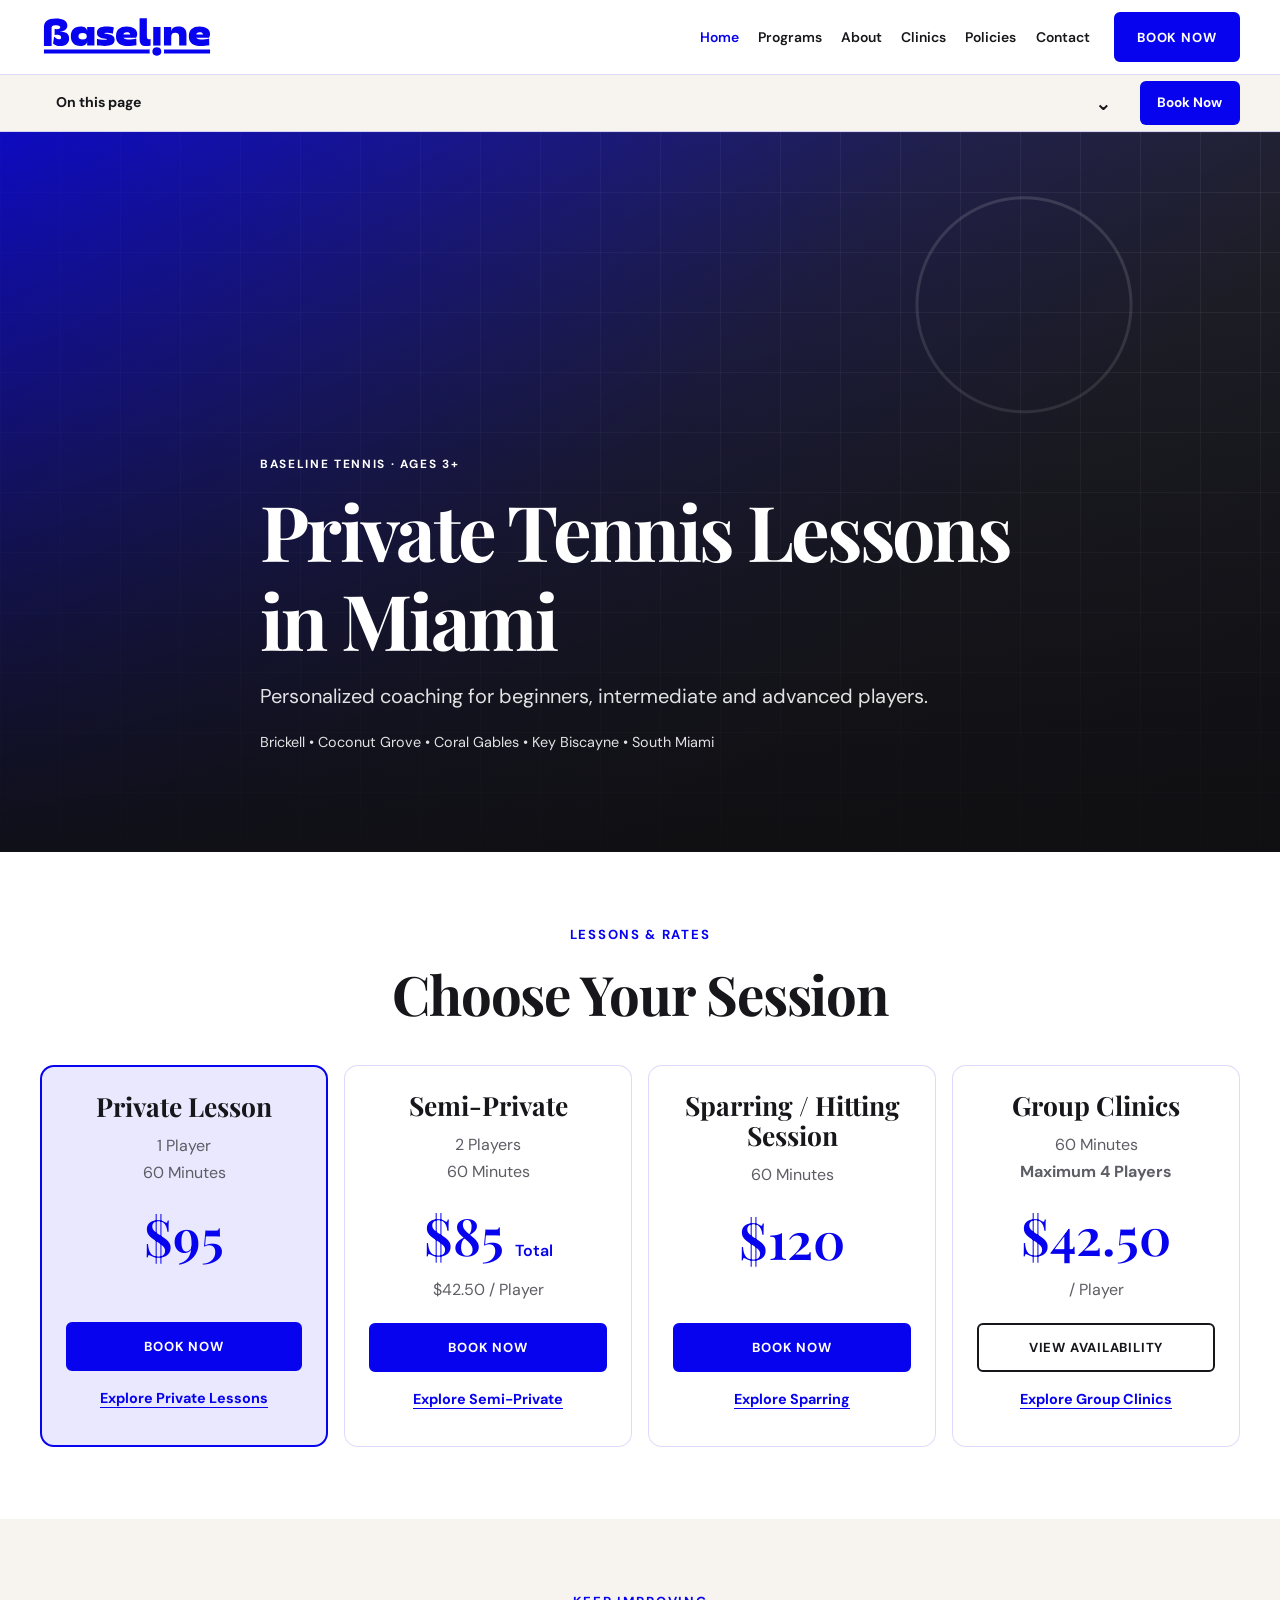
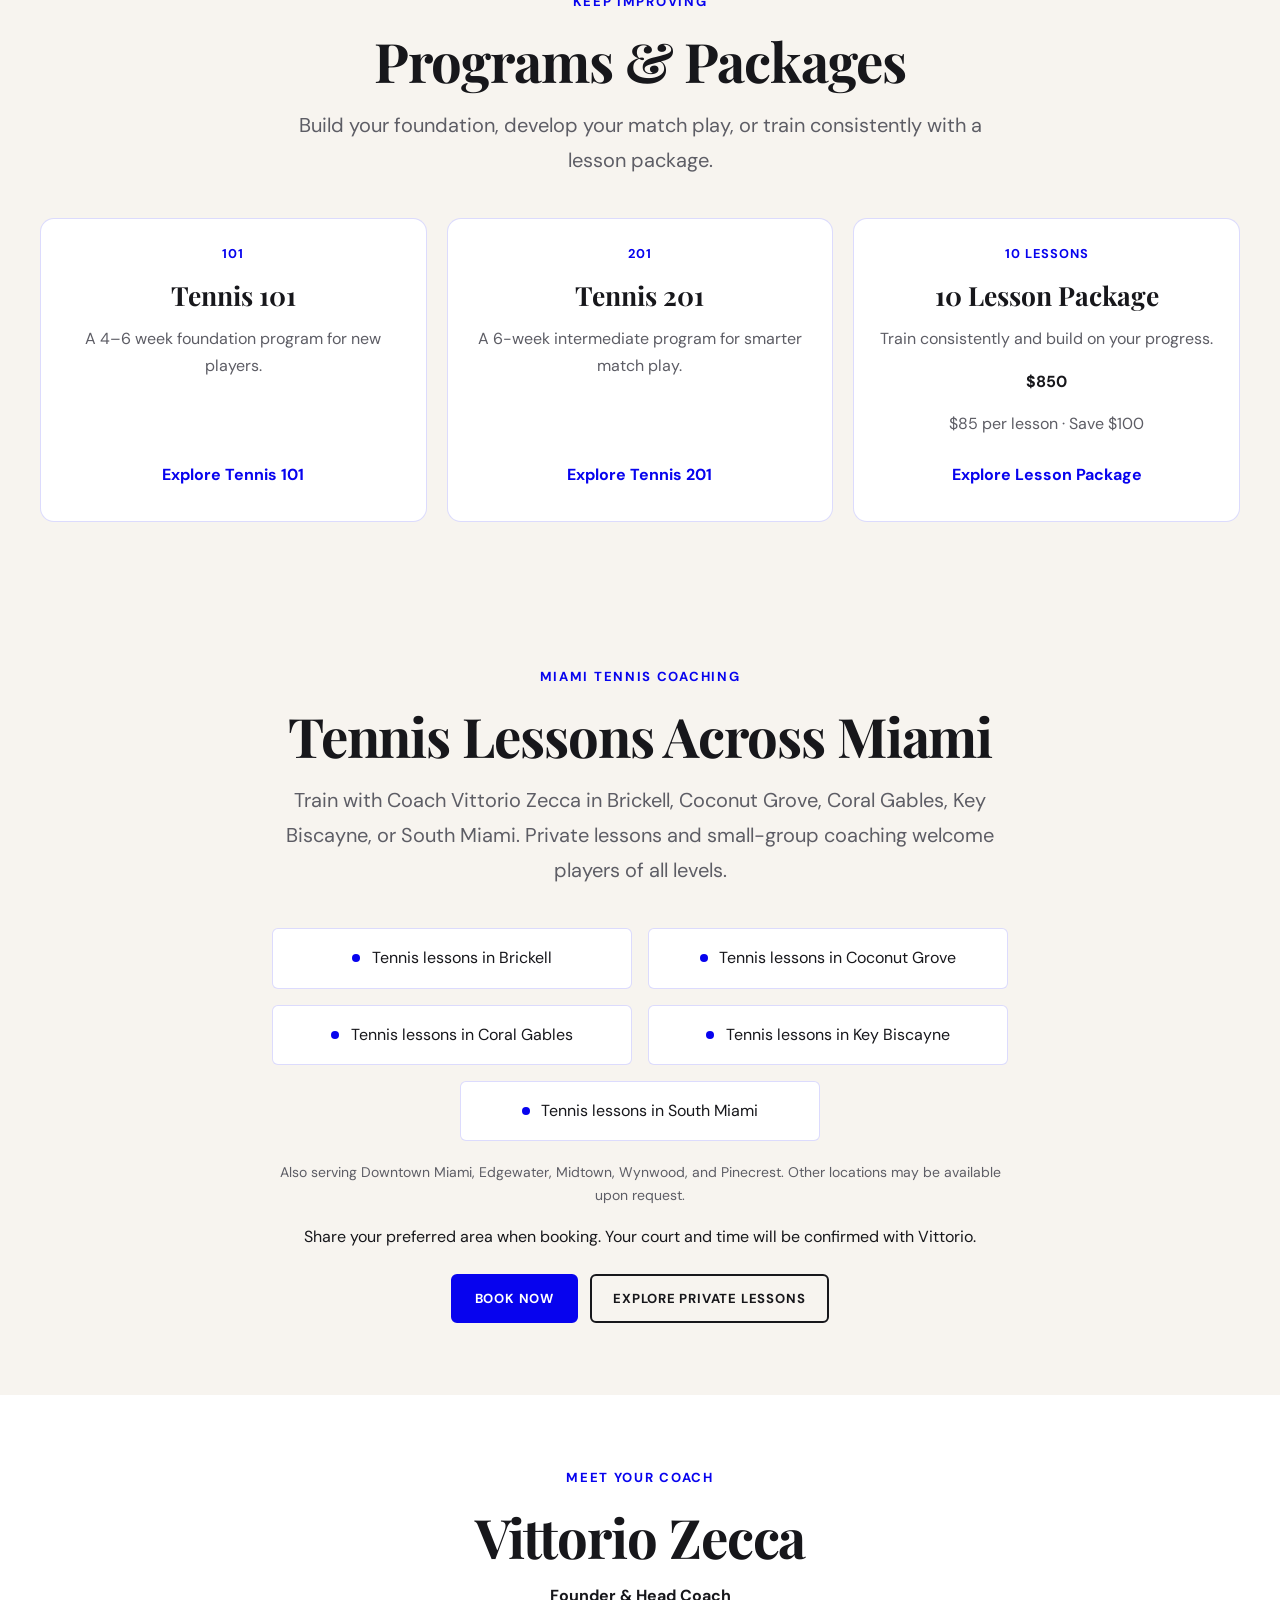
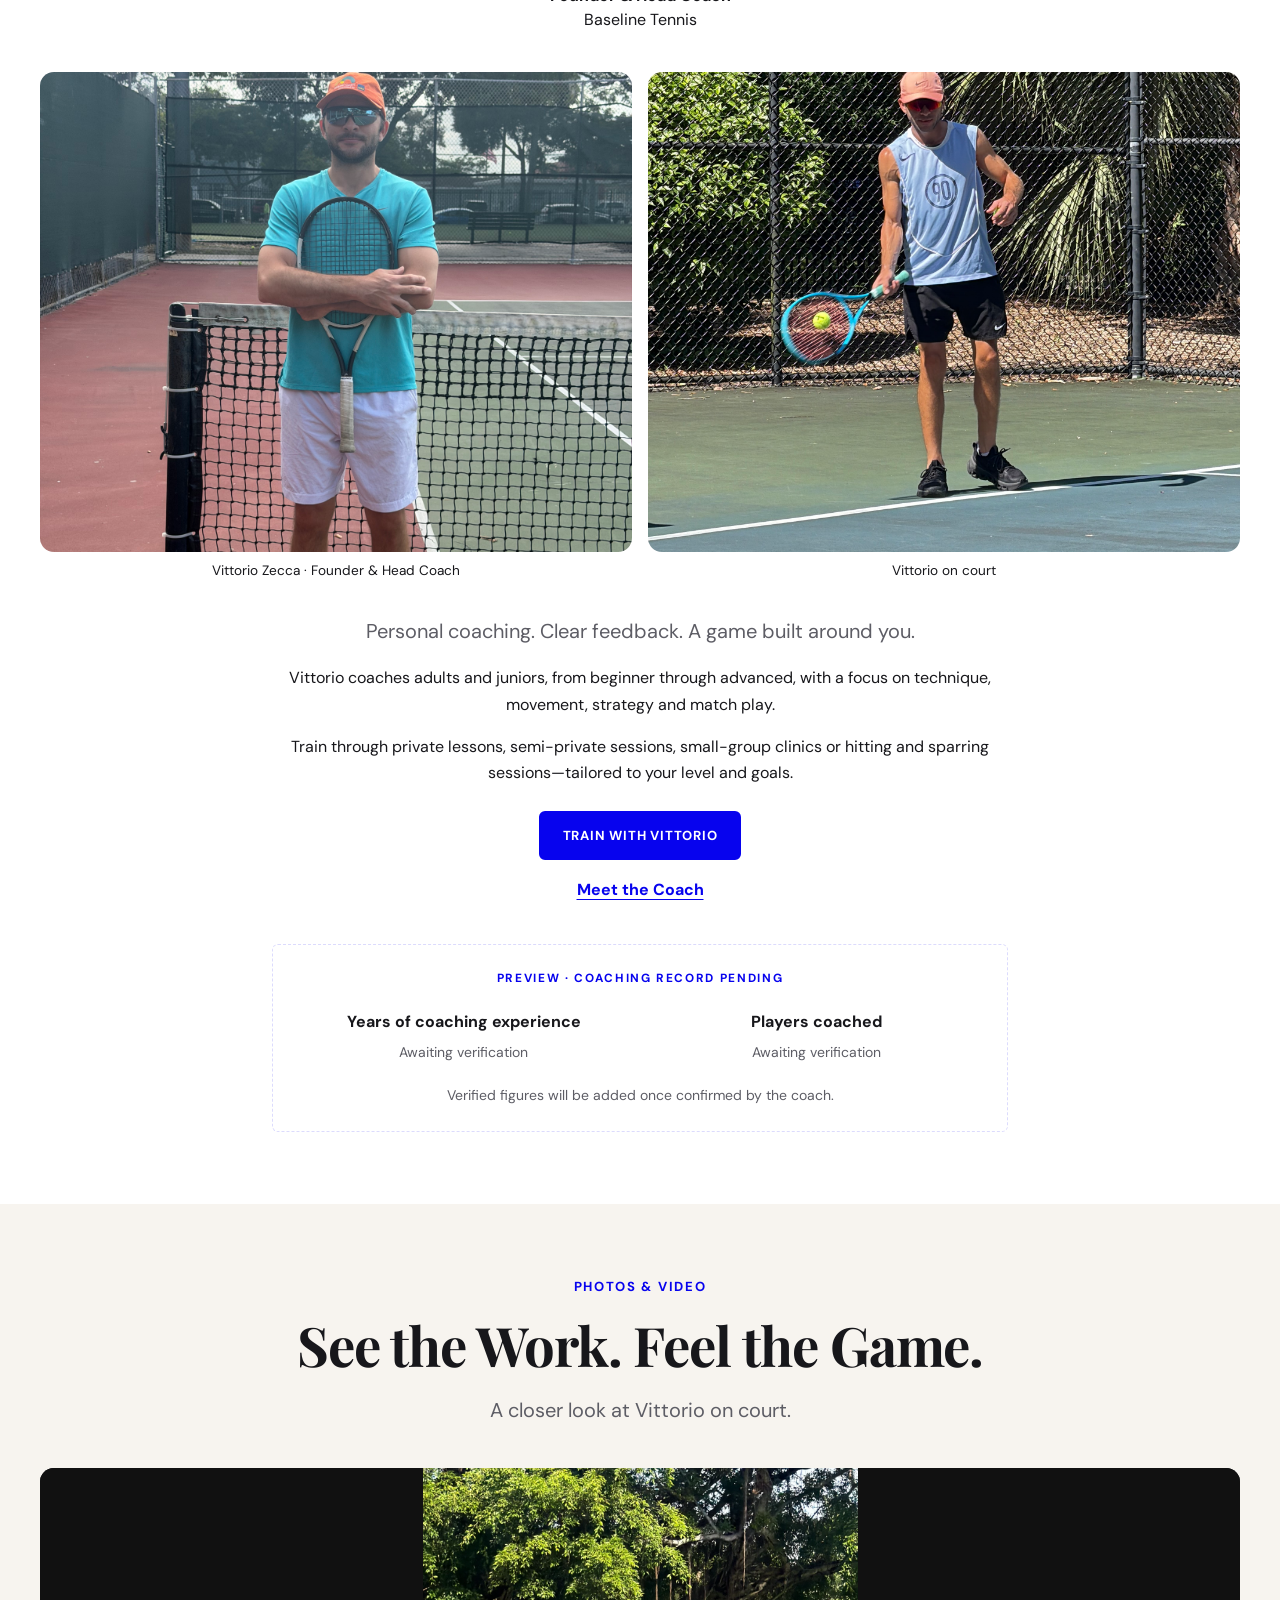
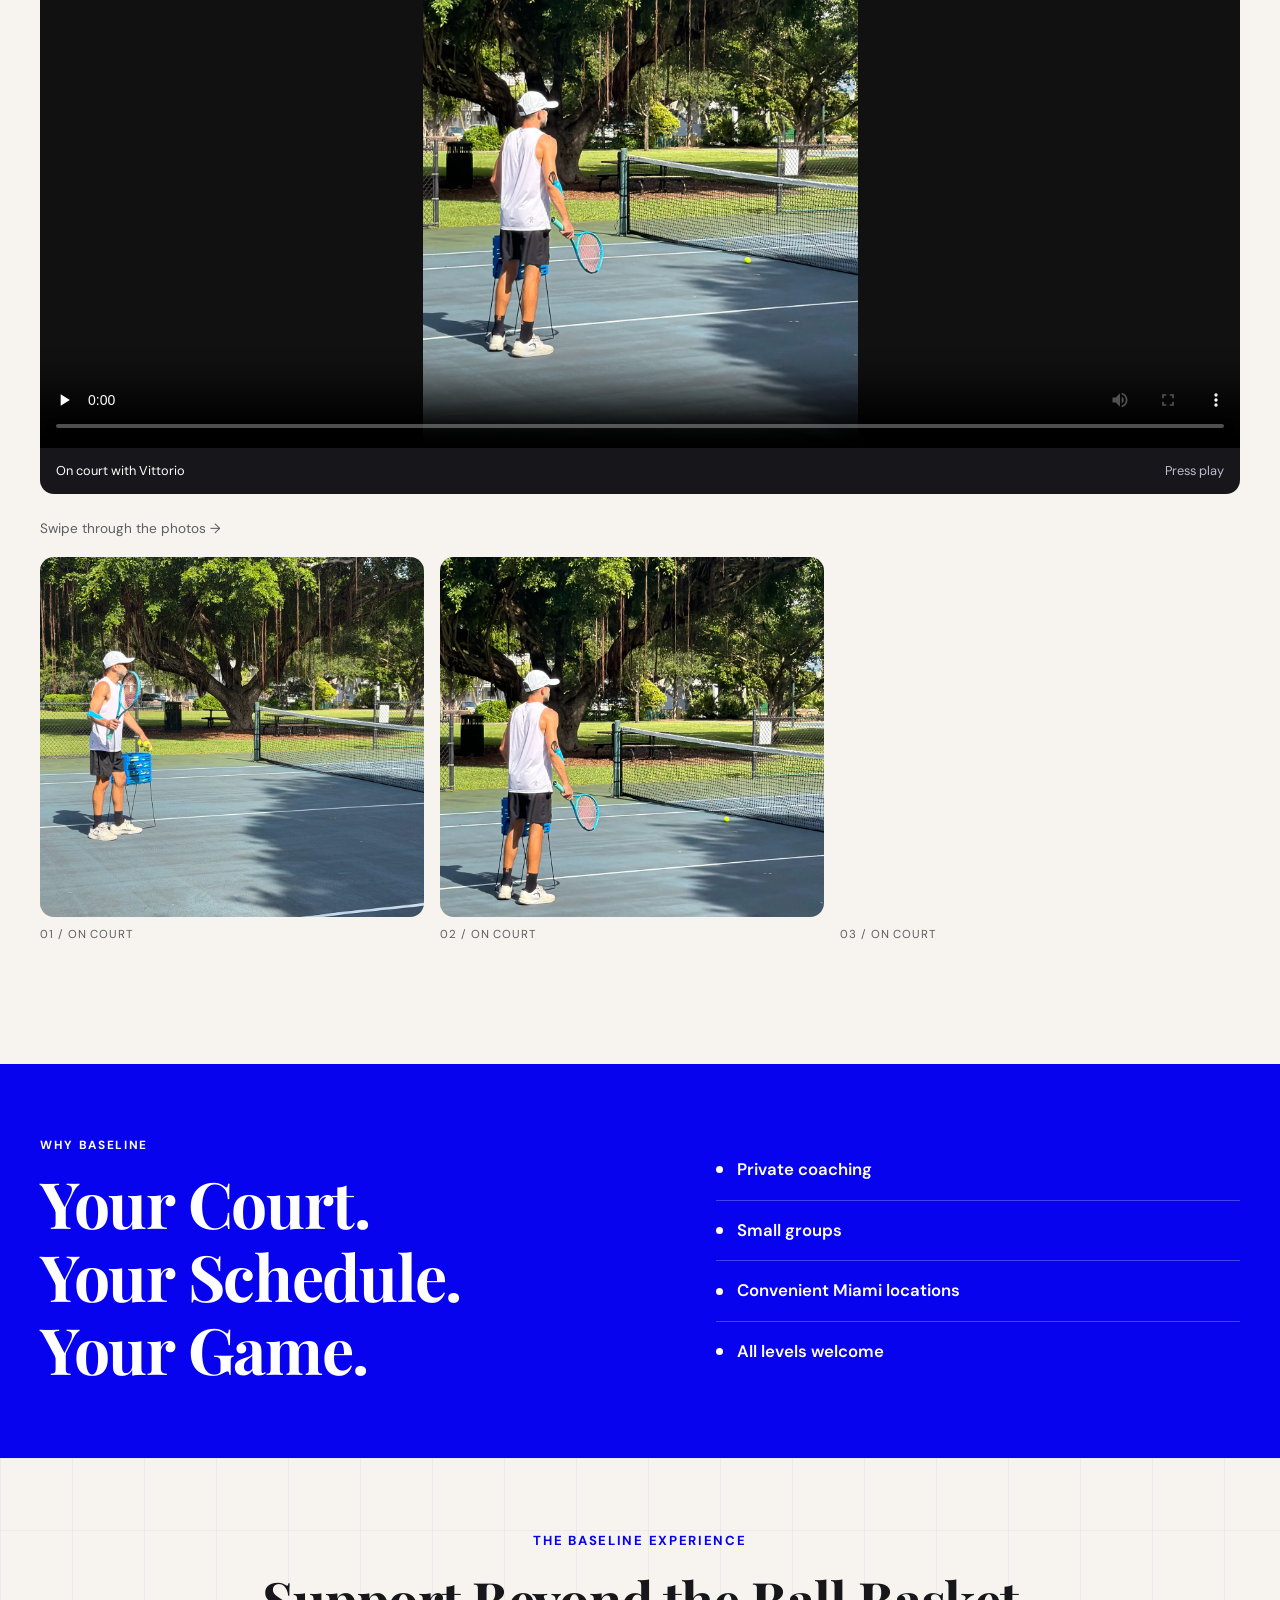
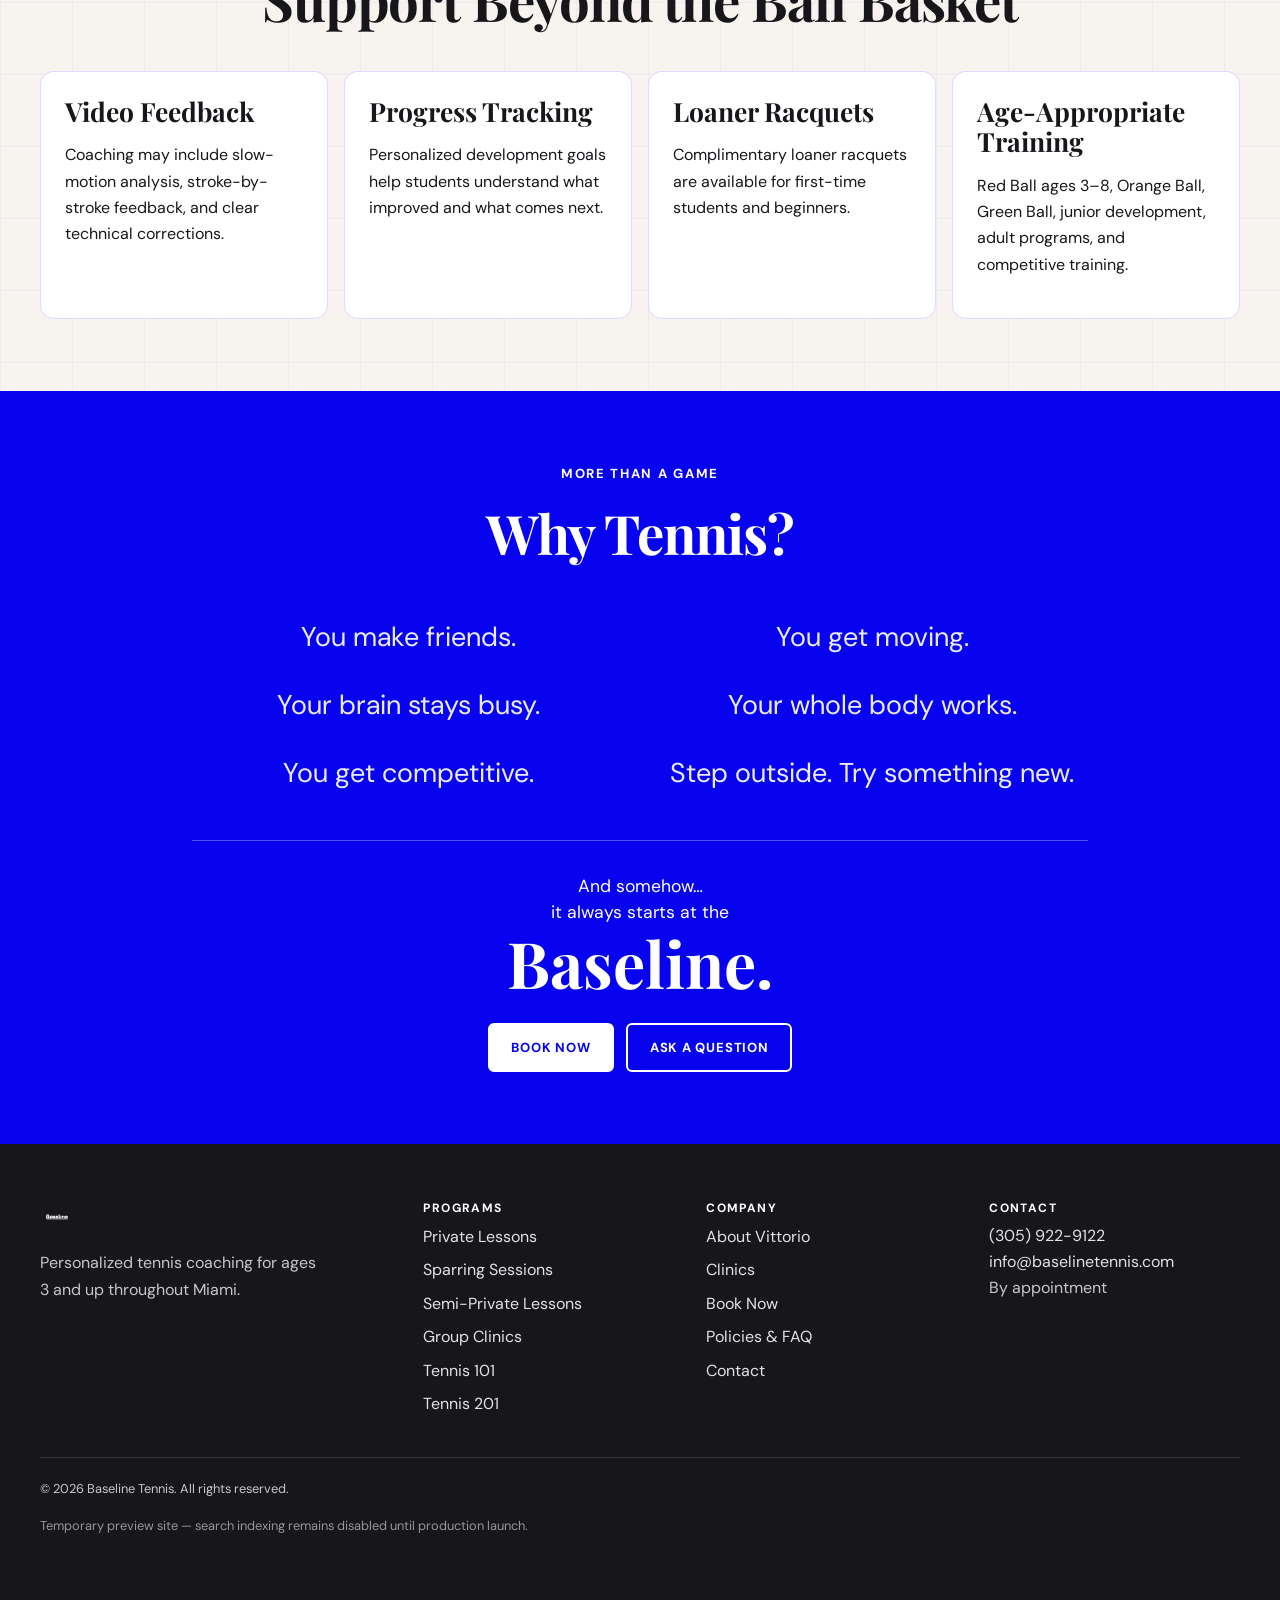
==== commit 290491f7: "Balance homepage sections and simplify programs" ====
--- a/index.html
+++ b/index.html
@@ -87,7 +87,7 @@
 </style>
   <script type="application/ld+json">{"@context": "https://schema.org", "@type": "SportsActivityLocation", "name": "Baseline Tennis", "description": "Private tennis lessons, sparring sessions, semi-private lessons, small group clinics, and Tennis 101 and Tennis 201 programs throughout Miami.", "url": "https://baselinetennis.com", "telephone": "+1-305-922-9122", "email": "info@baselinetennis.com", "founder": {"@type": "Person", "name": "Vittorio Zecca"}, "priceRange": "$42.50-$120", "areaServed": [{"@type": "Place", "name": "Brickell"}, {"@type": "Place", "name": "Coconut Grove"}, {"@type": "Place", "name": "Coral Gables"}, {"@type": "Place", "name": "Key Biscayne"}, {"@type": "Place", "name": "Downtown Miami"}, {"@type": "Place", "name": "Edgewater"}, {"@type": "Place", "name": "Midtown Miami"}, {"@type": "Place", "name": "Wynwood"}, {"@type": "Place", "name": "South Miami"}, {"@type": "Place", "name": "Pinecrest"}]}</script>
 <link rel="stylesheet" href="assets/css/court-gallery.css">
-<link rel="stylesheet" href="assets/css/home-sections.css">
+<link rel="stylesheet" href="assets/css/home-sections.css?v=20261002-2">
 </head>
 <body>
 
@@ -145,11 +145,7 @@
 <article class="pricing-card"><div><h3>Sparring / Hitting Session</h3><p class="pricing-details">60 Minutes</p><p class="price">$120</p></div><div class="session-card-actions"><a class="btn btn--primary btn--block" href="booking.html?program=sparring#booking-pending" data-booking="sparring" aria-label="Book now: Sparring or Hitting Session">Book Now</a><a class="session-explore" href="sparring-sessions.html">Explore Sparring</a></div></article>
 <article class="pricing-card"><div><h3>Group Clinics</h3><p class="pricing-details">60 Minutes<br><strong>Maximum 4 Players</strong></p><p class="price">$42.50</p><p class="pricing-details">/ Player</p></div><div class="session-card-actions"><a class="btn btn--secondary btn--block" href="group-clinics.html#clinic-availability">View Availability</a><a class="session-explore" href="group-clinics.html">Explore Group Clinics</a></div></article>
 </div></div></section>
-<section class="section section--cream" id="programs" aria-labelledby="programs-heading"><div class="container"><div class="section-title"><span class="eyebrow">Programs</span><h2 id="programs-heading">Coaching Built Around the Player</h2><p class="lead">Every lesson is tailored to age, experience, goals, and learning style in a structured environment that keeps tennis engaging.</p></div><div class="program-grid">
-<article class="program-tile"><span class="program-number">01</span><h3>Private Lessons</h3><p>One-on-one technical, tactical, and movement coaching.</p><p class="tile-price">$95 / 60 minutes</p><a href="private-lessons.html">Explore Private Lessons</a></article>
-<article class="program-tile"><span class="program-number">02</span><h3>Sparring Sessions</h3><p>High-quality hitting, point play, and match preparation.</p><p class="tile-price">$120 / 60 minutes</p><a href="sparring-sessions.html">Explore Sparring Sessions</a></article>
-<article class="program-tile"><span class="program-number">03</span><h3>Semi-Private</h3><p>Focused coaching for two players training together.</p><p class="tile-price">$85 / session</p><a href="semi-private-lessons.html">Explore Semi-Private Lessons</a></article>
-<article class="program-tile"><span class="program-number">04</span><h3>Group Clinics</h3><p>Small groups, more individual attention.</p><p><strong>Maximum 4 Players</strong> · 60 Minutes</p><p class="tile-price">$42.50 / player</p><a href="group-clinics.html">Browse Clinics</a></article>
+<section class="section section--cream" id="programs" aria-labelledby="programs-heading"><div class="container"><div class="section-title"><span class="eyebrow">Keep Improving</span><h2 id="programs-heading">Programs &amp; Packages</h2><p class="lead">Build your foundation, develop your match play, or train consistently with a lesson package.</p></div><div class="program-grid">
 <article class="program-tile"><span class="program-number">101</span><h3>Tennis 101</h3><p>A 4–6 week foundation program for new players.</p><a href="tennis-101.html">Explore Tennis 101</a></article>
 <article class="program-tile"><span class="program-number">201</span><h3>Tennis 201</h3><p>A 6-week intermediate program for smarter match play.</p><a href="tennis-201.html">Explore Tennis 201</a></article>
 <article class="program-tile program-tile--package" id="lesson-package"><span class="program-number">10 LESSONS</span><h3>10 Lesson Package</h3><p>Train consistently and build on your progress.</p><p class="tile-price">$850</p><p>$85 per lesson · Save $100</p><a href="private-lessons.html#lesson-options">Explore Lesson Package</a></article>
@@ -164,16 +160,16 @@
 <section class="section section--cream trust-evidence" id="meet-your-coach" aria-labelledby="coach-evidence-heading">
 <div class="container"><div class="section-title"><span class="eyebrow">Meet Your Coach</span><h2 id="coach-evidence-heading">Vittorio Zecca</h2><p class="coach-role"><strong>Founder &amp; Head Coach</strong><br>Baseline Tennis</p></div>
 <div class="trust-photo-grid"><figure><img class="coach-real-photo coach-real-photo--portrait" src="assets/photos/vittorio-portrait.jpeg" alt="Vittorio Zecca standing at the tennis net with his racquet" width="1200" height="1600" loading="lazy" decoding="async"><figcaption>Vittorio Zecca · Founder &amp; Head Coach</figcaption></figure><figure><img class="coach-real-photo coach-real-photo--action" src="assets/photos/vittorio-on-court.jpg" alt="Vittorio Zecca hitting a tennis ball on an outdoor court" width="900" height="1600" loading="lazy" decoding="async"><figcaption>Vittorio on court</figcaption></figure></div>
-<div class="home-coach-bio" id="coach-bio" style="scroll-margin-top:calc(var(--header) + 80px)"><p class="lead">Personal coaching. Clear feedback. A game built around you.</p><p>Vittorio coaches adults and juniors, from beginner through advanced, with a focus on technique, movement, strategy and match play.</p><p>Train through private lessons, semi-private sessions, small-group clinics or hitting and sparring sessions—tailored to your level and goals.</p><a class="btn btn--primary" href="booking.html">Train With Vittorio</a></div>
-<div class="trust-stats-pending"><span class="eyebrow">Preview · Coaching Record Pending</span><p><strong>Years of coaching experience</strong> — awaiting verification<br><strong>Players coached</strong> — awaiting verification</p><p class="small">Verified figures will be added once confirmed by the coach.</p></div>
-<a class="btn btn--secondary" href="about.html">Meet the Coach</a></div></section>
+<div class="home-coach-bio" id="coach-bio" style="scroll-margin-top:calc(var(--header) + 80px)"><p class="lead">Personal coaching. Clear feedback. A game built around you.</p><p>Vittorio coaches adults and juniors, from beginner through advanced, with a focus on technique, movement, strategy and match play.</p><p>Train through private lessons, semi-private sessions, small-group clinics or hitting and sparring sessions—tailored to your level and goals.</p><div class="coach-actions"><a class="btn btn--primary" href="booking.html">Train With Vittorio</a><a class="coach-profile-link" href="about.html">Meet the Coach</a></div></div>
+<div class="trust-stats-pending"><span class="eyebrow">Preview · Coaching Record Pending</span><div class="coach-stats-grid"><p><strong>Years of coaching experience</strong><span>Awaiting verification</span></p><p><strong>Players coached</strong><span>Awaiting verification</span></p></div><p class="small">Verified figures will be added once confirmed by the coach.</p></div>
+</div></section>
 <section hidden class="section reviews-section" id="reviews" aria-labelledby="reviews-heading">
   <div class="container">
     <div class="section-title"><span class="eyebrow">The Player Experience</span><h2 id="reviews-heading">Players Love Baseline</h2><p class="lead">Get to know Baseline through the players who train with us.</p></div>
     <div class="reviews-pending"><span class="reviews-status">Preview · Reviews Coming Soon</span><h3>Real players. Their own words.</h3><p>Player testimonials will appear here once they are ready to share.</p><p class="small">No reviews or star rating are displayed yet.</p></div>
   </div>
 </section>
-<section class="section court-gallery" id="on-court" aria-labelledby="court-gallery-heading"><div class="container"><div class="section-title"><span class="eyebrow">Photos &amp; Video</span><h2 id="court-gallery-heading">See the Work. Feel the Game.</h2><p class="lead">A closer look at Vittorio on court.</p></div><figure class="court-film"><video controls playsinline preload="none" poster="assets/photos/court-6631.webp" aria-label="Vittorio on-court video"><source src="assets/video/vittorio-court-session.mov"><p><a href="assets/video/vittorio-court-session.mov">Watch the on-court video</a></p></video><figcaption><span>On court with Vittorio</span><span>Press play</span></figcaption></figure><p class="court-gallery-hint">Swipe through the photos <span aria-hidden="true">→</span></p><div class="court-photo-strip" tabindex="0" role="region" aria-label="On-court photo gallery"><figure><img src="assets/photos/court-6566.webp" alt="Vittorio preparing a tennis feed beside the net" loading="lazy" decoding="async" width="1400" height="1050"><figcaption>01 / On court</figcaption></figure><figure><img src="assets/photos/court-6631.webp" alt="Vittorio beside a ball basket on court" loading="lazy" decoding="async" width="1400" height="1050"><figcaption>02 / On court</figcaption></figure><figure><img src="assets/photos/court-6617.webp" alt="Vittorio in a ready position beside the ball basket" loading="lazy" decoding="async" width="1400" height="1050"><figcaption>03 / On court</figcaption></figure><figure><img src="assets/photos/court-6569.webp" alt="Vittorio practicing a forehand feed" loading="lazy" decoding="async" width="1400" height="1050"><figcaption>04 / On court</figcaption></figure><figure><img src="assets/photos/court-6596.webp" alt="Vittorio feeding balls during court practice" loading="lazy" decoding="async" width="1400" height="1050"><figcaption>05 / On court</figcaption></figure><figure><img src="assets/photos/court-6629.webp" alt="Vittorio watching the opposite side of the court" loading="lazy" decoding="async" width="1400" height="1050"><figcaption>06 / On court</figcaption></figure><figure><img src="assets/photos/court-6587.webp" alt="Wide view of Vittorio practicing on court" loading="lazy" decoding="async" width="1400" height="1050"><figcaption>07 / On court</figcaption></figure></div><a class="btn btn--primary" href="booking.html">Train With Vittorio</a></div></section>
+<section class="section court-gallery" id="on-court" aria-labelledby="court-gallery-heading"><div class="container"><div class="section-title"><span class="eyebrow">Photos &amp; Video</span><h2 id="court-gallery-heading">See the Work. Feel the Game.</h2><p class="lead">A closer look at Vittorio on court.</p></div><figure class="court-film"><video controls playsinline preload="none" poster="assets/photos/court-6631.webp" aria-label="Vittorio on-court video"><source src="assets/video/vittorio-court-session.mov"><p><a href="assets/video/vittorio-court-session.mov">Watch the on-court video</a></p></video><figcaption><span>On court with Vittorio</span><span>Press play</span></figcaption></figure><p class="court-gallery-hint">Swipe through the photos <span aria-hidden="true">→</span></p><div class="court-photo-strip" tabindex="0" role="region" aria-label="On-court photo gallery"><figure><img src="assets/photos/court-6566.webp" alt="Vittorio preparing a tennis feed beside the net" loading="lazy" decoding="async" width="1400" height="1050"><figcaption>01 / On court</figcaption></figure><figure><img src="assets/photos/court-6631.webp" alt="Vittorio beside a ball basket on court" loading="lazy" decoding="async" width="1400" height="1050"><figcaption>02 / On court</figcaption></figure><figure><img src="assets/photos/court-6617.webp" alt="Vittorio in a ready position beside the ball basket" loading="lazy" decoding="async" width="1400" height="1050"><figcaption>03 / On court</figcaption></figure><figure><img src="assets/photos/court-6569.webp" alt="Vittorio practicing a forehand feed" loading="lazy" decoding="async" width="1400" height="1050"><figcaption>04 / On court</figcaption></figure><figure><img src="assets/photos/court-6596.webp" alt="Vittorio feeding balls during court practice" loading="lazy" decoding="async" width="1400" height="1050"><figcaption>05 / On court</figcaption></figure><figure><img src="assets/photos/court-6629.webp" alt="Vittorio watching the opposite side of the court" loading="lazy" decoding="async" width="1400" height="1050"><figcaption>06 / On court</figcaption></figure><figure><img src="assets/photos/court-6587.webp" alt="Wide view of Vittorio practicing on court" loading="lazy" decoding="async" width="1400" height="1050"><figcaption>07 / On court</figcaption></figure></div></div></section>
 <section class="section value-section" id="why-baseline" aria-labelledby="value-heading">
   <div class="container value-layout">
     <div><span class="eyebrow">Why Baseline</span><h2 id="value-heading"><span>Your Court.</span> <span>Your Schedule.</span> <span>Your Game.</span></h2></div>
@@ -183,7 +179,7 @@
 <section class="section section--court" aria-labelledby="experience-heading"><div class="container"><div class="section-title"><span class="eyebrow">The Baseline Experience</span><h2 id="experience-heading">Support Beyond the Ball Basket</h2></div><div class="feature-grid"><article><h3>Video Feedback</h3><p>Coaching may include slow-motion analysis, stroke-by-stroke feedback, and clear technical corrections.</p></article><article><h3>Progress Tracking</h3><p>Personalized development goals help students understand what improved and what comes next.</p></article><article><h3>Loaner Racquets</h3><p>Complimentary loaner racquets are available for first-time students and beginners.</p></article><article><h3>Age-Appropriate Training</h3><p>Red Ball ages 3–8, Orange Ball, Green Ball, junior development, adult programs, and competitive training.</p></article></div></div></section>
 <section class="why-tennis" id="why-tennis" aria-labelledby="why-tennis-heading"><div class="container">
 <div class="why-tennis-intro"><span class="eyebrow">More Than a Game</span><h2 id="why-tennis-heading">Why Tennis?</h2></div>
-<div class="why-tennis-reasons"><ul><li>You make friends.</li><li>You get moving.</li><li>Your brain stays busy.</li><li>Your whole body works.</li></ul><ul><li>You get competitive.</li><li>You stay outside.</li><li>You step out.</li></ul></div>
+<div class="why-tennis-reasons"><ul><li>You make friends.</li><li>You get moving.</li><li>Your brain stays busy.</li><li>Your whole body works.</li><li>You get competitive.</li><li>Step outside. Try something new.</li></ul></div>
 <div class="why-tennis-close"><p>And somehow…<br>it always starts at the <strong>Baseline.</strong></p><div class="button-row"><a class="btn btn--white" href="booking.html">Book Now</a><a class="btn btn--outline-white" href="contact.html">Ask a Question</a></div></div>
 </div></section>
 </main>
--- a/assets/css/home-sections.css
+++ b/assets/css/home-sections.css
@@ -73,14 +73,50 @@
   #programs .program-grid { grid-template-columns: repeat(3, minmax(0, 1fr)); }
 }
 
-/* Center the final package card beneath the six program cards. */
+/* Center the final package card on the two-column tablet layout. */
 @media(min-width:700px) and (max-width:1049px){
   #programs .program-tile--package{grid-column:1 / -1;width:calc((100% - 1.25rem) / 2)}
 }
-@media(min-width:1050px){#programs .program-tile--package{grid-column:2}}
+@media(min-width:1050px){#programs .program-tile--package{grid-column:auto}}
 
 #lesson-package{scroll-margin-top:calc(var(--header) + 72px)}
 
 /* Pair booking with a secondary program-details link. */
 .session-card-actions{display:flex;flex-direction:column;gap:.35rem;margin-top:auto}
 .session-explore{display:flex;align-items:center;justify-content:center;min-height:44px;padding:.5rem .25rem;font-size:.9rem;font-weight:700;text-underline-offset:4px}
+
+/* A centered coach introduction and grouped actions on all screen sizes. */
+#meet-your-coach .home-coach-bio{max-width:46rem;text-align:center;margin:2rem auto}
+.coach-actions{display:flex;flex-direction:column;align-items:center;gap:.5rem;margin-top:1.5rem}
+#meet-your-coach .coach-actions .btn{width:auto;max-width:100%;margin:0}
+.coach-profile-link{display:flex;align-items:center;justify-content:center;min-height:44px;font-weight:700;text-underline-offset:4px}
+#meet-your-coach .trust-stats-pending{max-width:46rem;margin:2rem auto 0;padding:1.5rem;text-align:center}
+.coach-stats-grid{display:grid;gap:1.25rem;margin:1.25rem 0}
+.coach-stats-grid p{margin:0}
+.coach-stats-grid strong,.coach-stats-grid span{display:block}
+.coach-stats-grid span{font-size:.875rem;color:var(--gray);margin-top:.35rem}
+@media(min-width:700px){.coach-stats-grid{grid-template-columns:repeat(2,minmax(0,1fr))}}
+
+/* Symmetric location layout at both phone and desktop widths. */
+#locations .container{text-align:center}
+#locations .location-list{max-width:46rem;margin-inline:auto;justify-items:center}
+#locations .location-list li{width:100%;max-width:320px;align-items:center;justify-content:center}
+#locations .location-list li::before{margin-top:0}
+#locations .container > p{max-width:46rem;margin-inline:auto}
+#locations .button-row{justify-content:center;margin-top:1.5rem}
+@media(max-width:699px){#locations .button-row{max-width:320px;margin-inline:auto;flex-direction:column}#locations .button-row .btn{width:100%}}
+@media(min-width:700px){
+  #locations .location-list li{max-width:none}
+  #locations .location-list li:last-child:nth-child(odd){grid-column:1 / -1;width:calc((100% - 1rem) / 2)}
+}
+
+/* Balanced closing section: six benefits and centered closing actions. */
+#why-tennis{text-align:center}
+#why-tennis .why-tennis-reasons{display:block;max-width:56rem;margin-inline:auto}
+#why-tennis .why-tennis-reasons ul{display:grid;grid-template-columns:minmax(0,1fr);gap:0}
+#why-tennis .why-tennis-reasons li{padding:.85rem .5rem;text-wrap:balance}
+#why-tennis .why-tennis-close{display:flex;flex-direction:column;align-items:center;gap:1.5rem;max-width:56rem;margin:2rem auto 0;padding-top:2rem}
+#why-tennis .why-tennis-close p{margin:0}
+#why-tennis .button-row{justify-content:center;gap:.75rem}
+@media(min-width:700px){#why-tennis .why-tennis-reasons ul{grid-template-columns:repeat(2,minmax(0,1fr));column-gap:2rem}}
+@media(max-width:699px){#why-tennis .button-row{width:100%;max-width:320px;flex-direction:column}#why-tennis .button-row .btn{width:100%}}
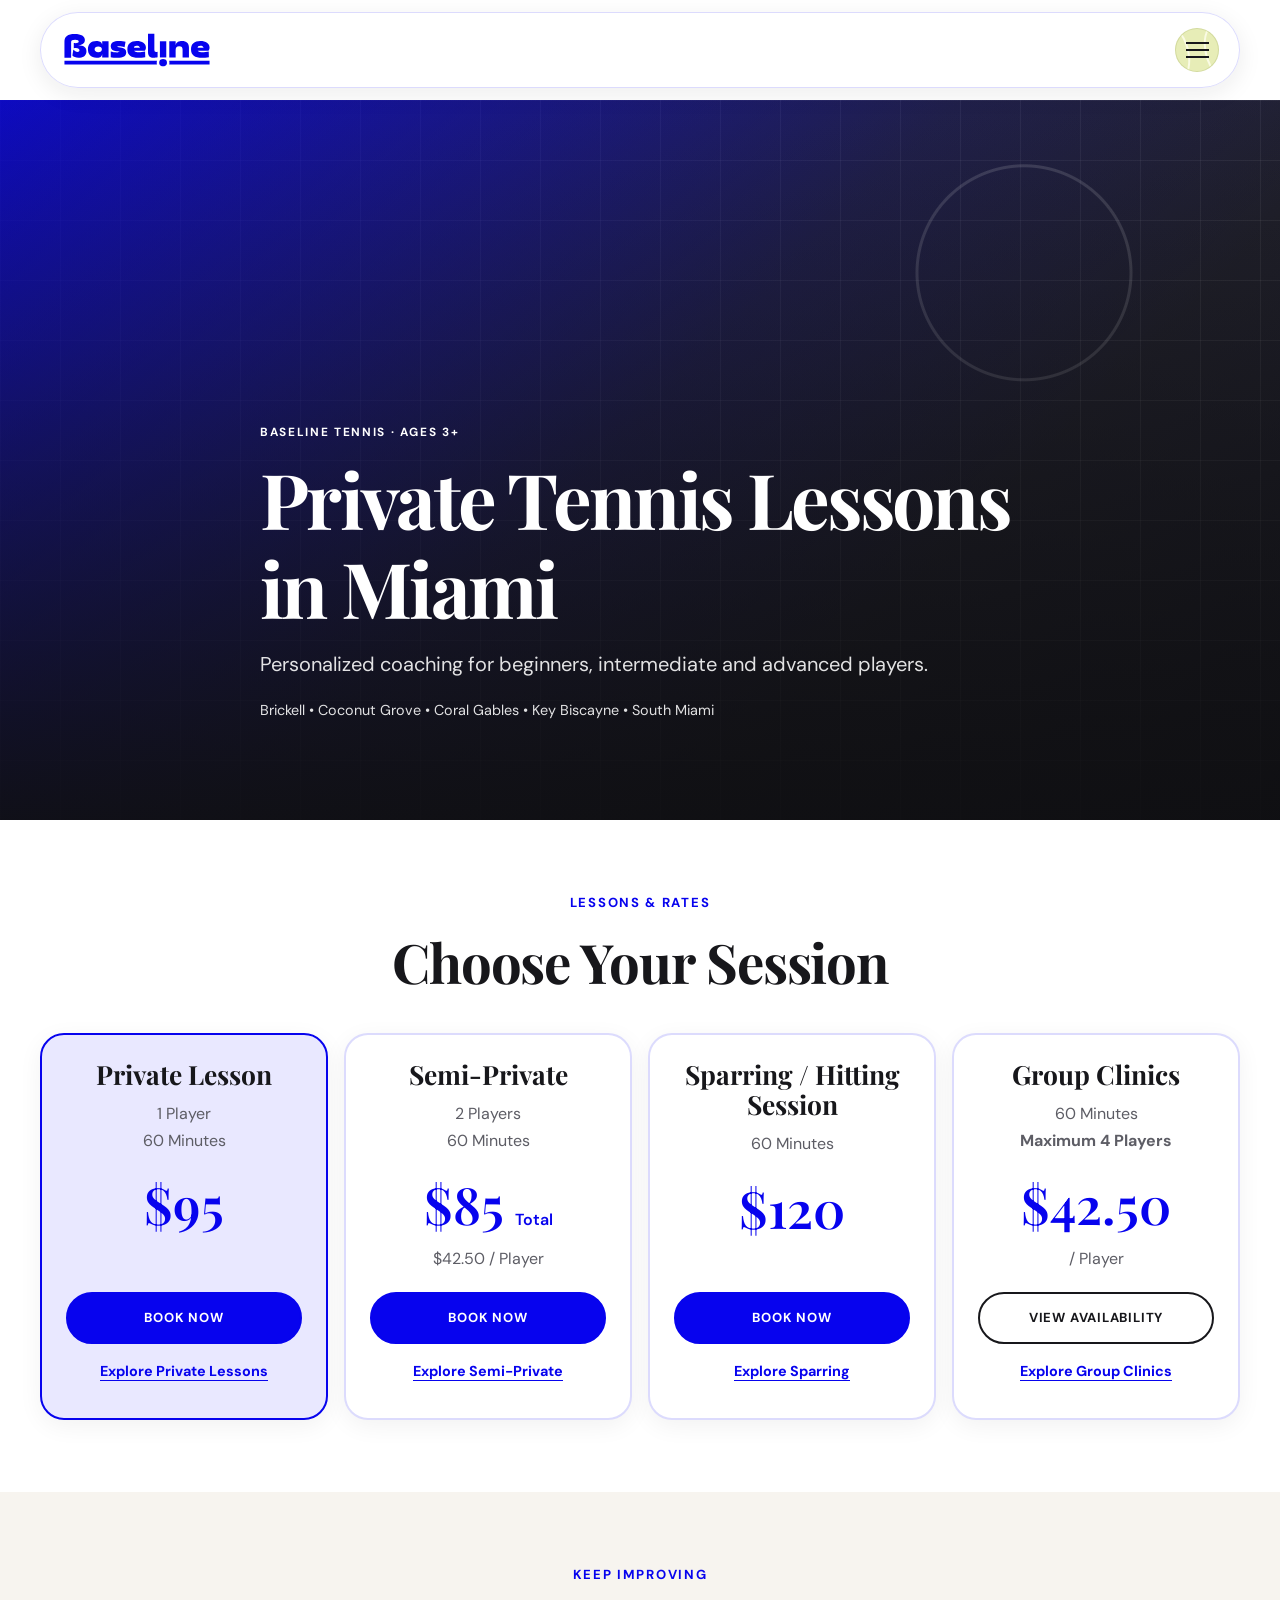
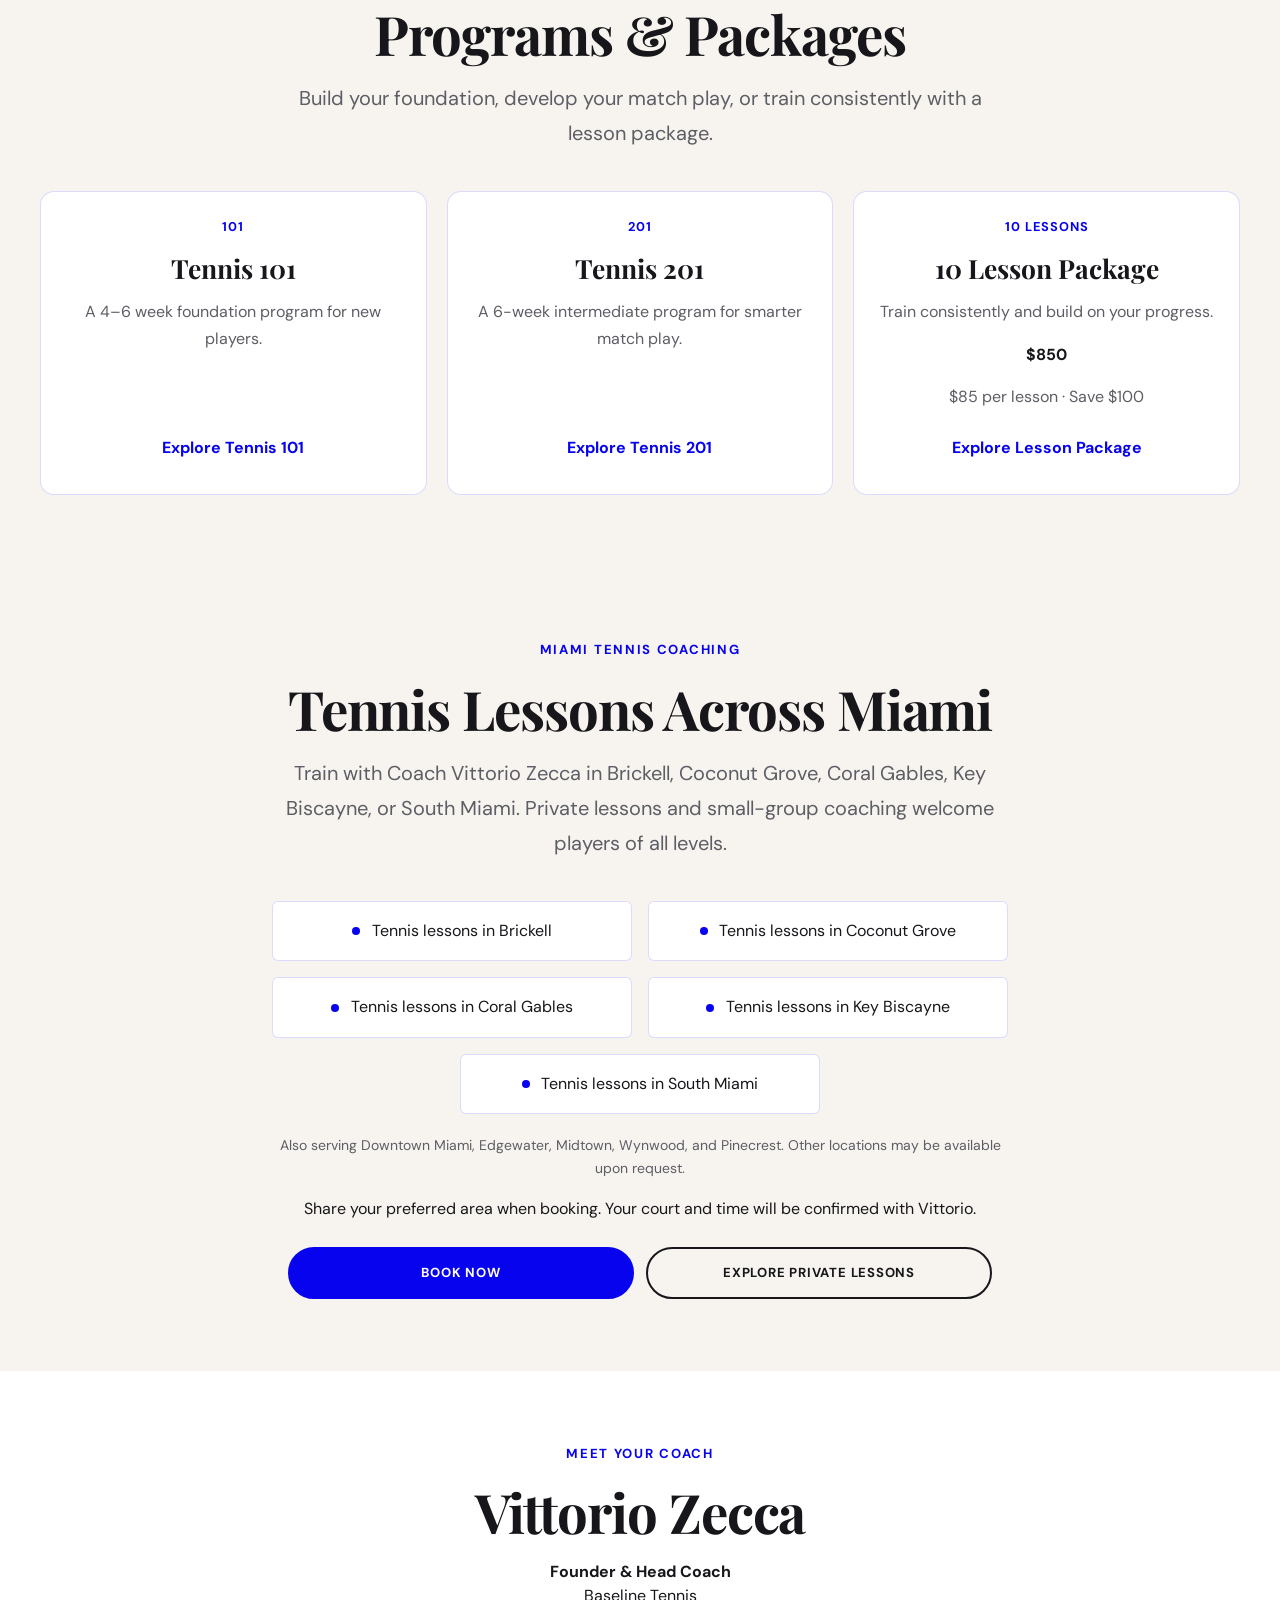
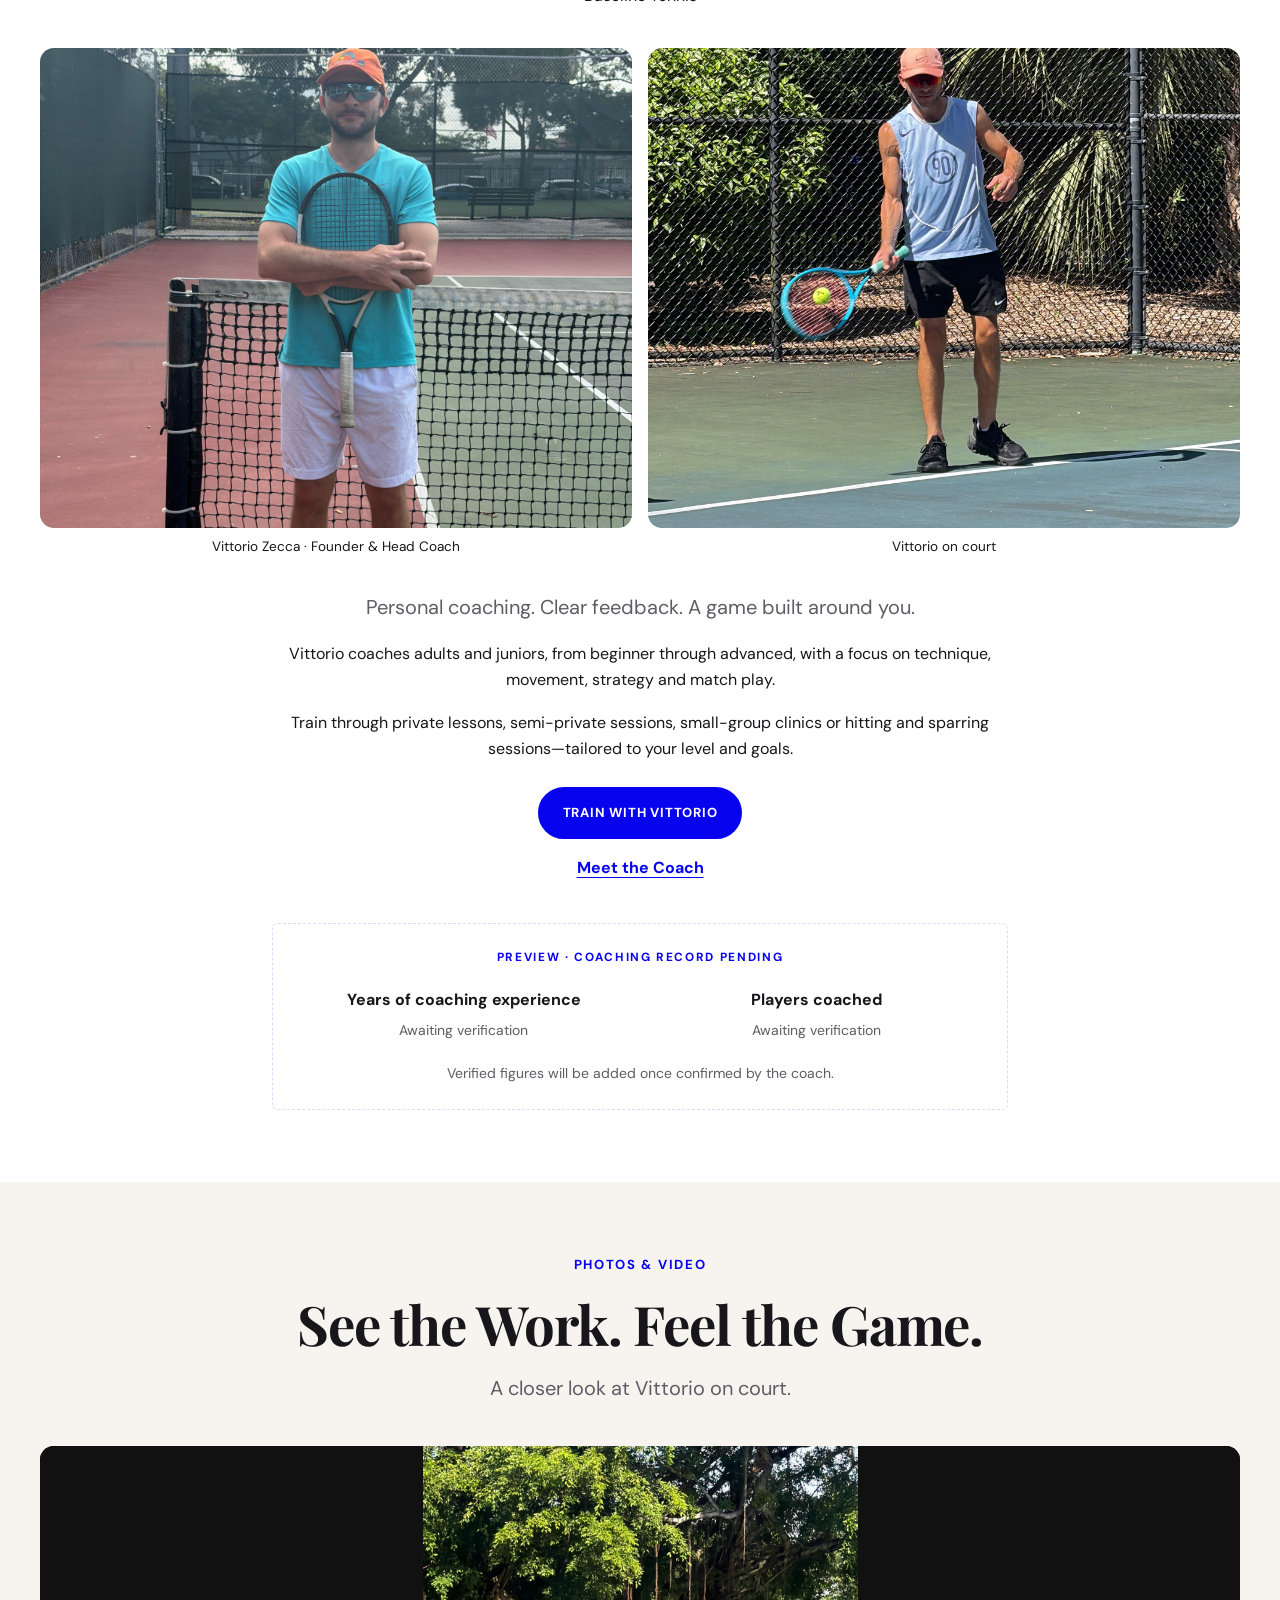
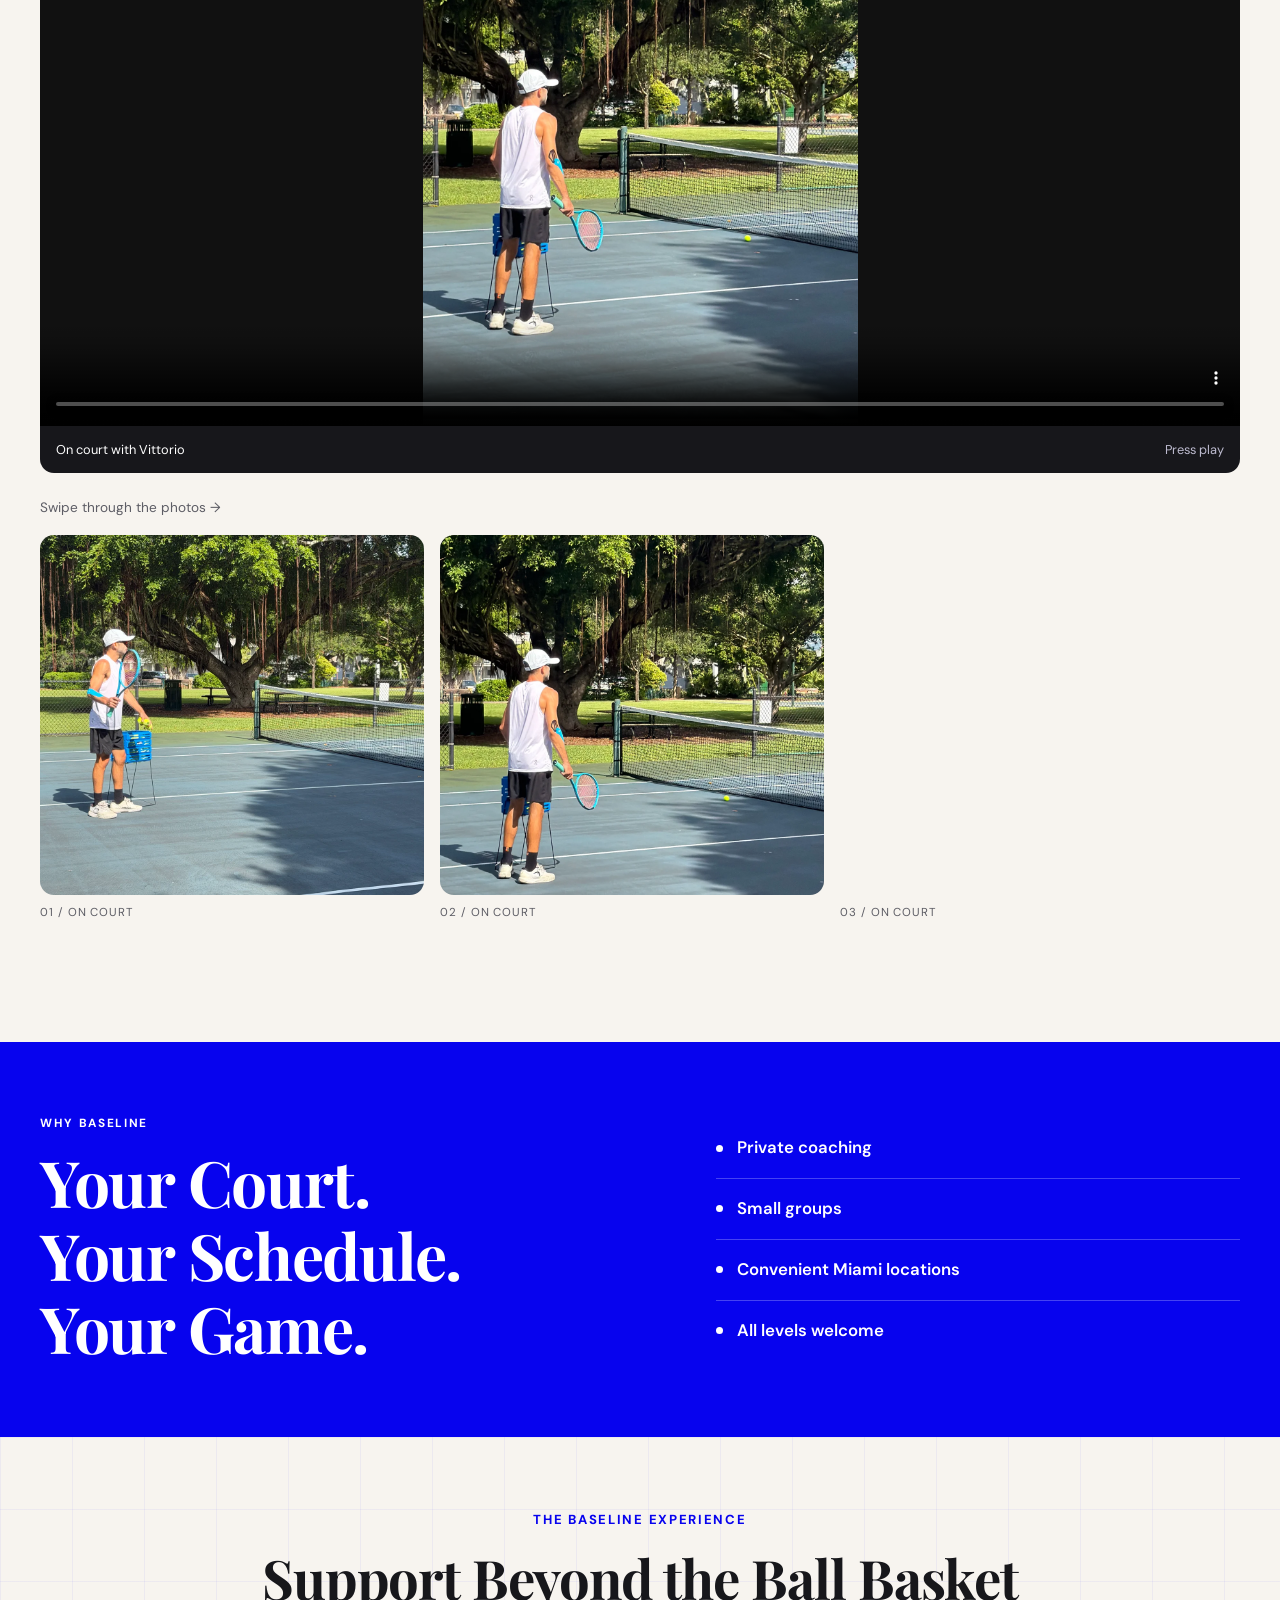
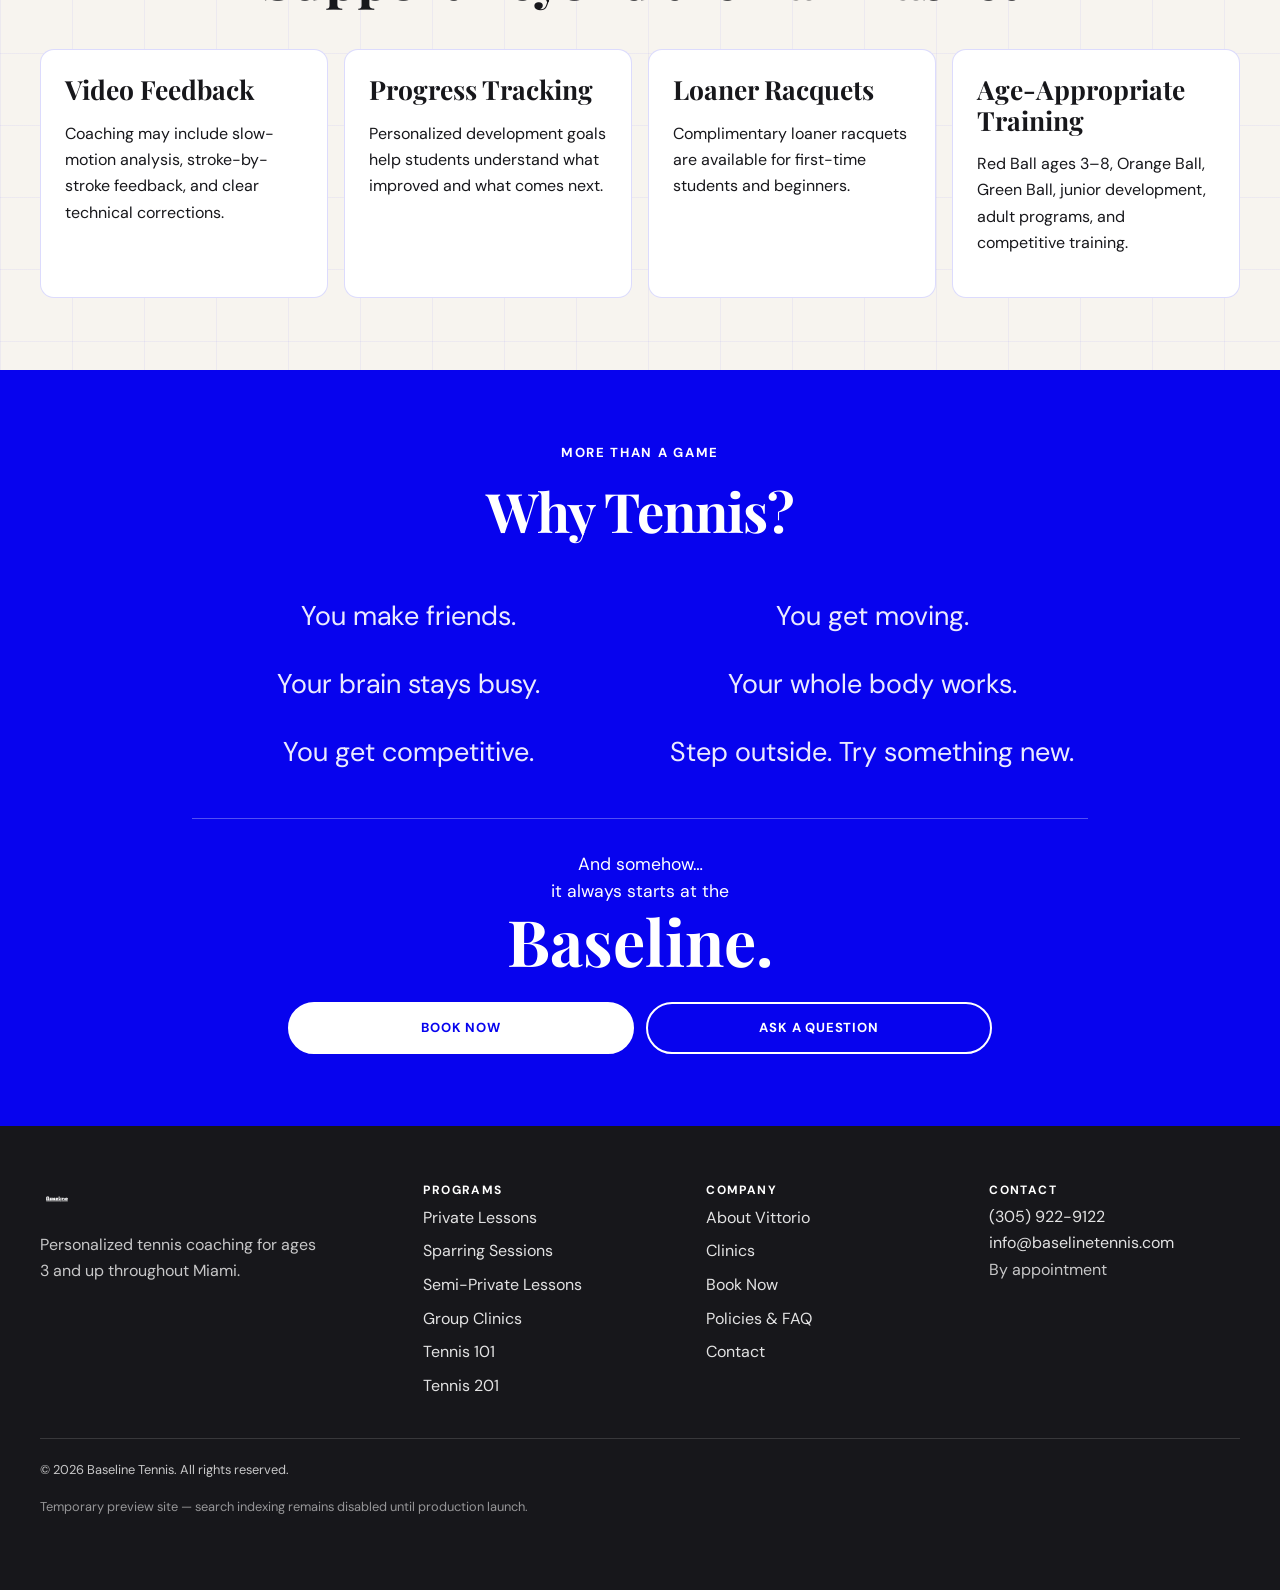
==== commit 26eac9c1: "Modernize shared navigation and buttons; document booking plans" ====
--- a/index.html
+++ b/index.html
@@ -87,7 +87,9 @@
 </style>
   <script type="application/ld+json">{"@context": "https://schema.org", "@type": "SportsActivityLocation", "name": "Baseline Tennis", "description": "Private tennis lessons, sparring sessions, semi-private lessons, small group clinics, and Tennis 101 and Tennis 201 programs throughout Miami.", "url": "https://baselinetennis.com", "telephone": "+1-305-922-9122", "email": "info@baselinetennis.com", "founder": {"@type": "Person", "name": "Vittorio Zecca"}, "priceRange": "$42.50-$120", "areaServed": [{"@type": "Place", "name": "Brickell"}, {"@type": "Place", "name": "Coconut Grove"}, {"@type": "Place", "name": "Coral Gables"}, {"@type": "Place", "name": "Key Biscayne"}, {"@type": "Place", "name": "Downtown Miami"}, {"@type": "Place", "name": "Edgewater"}, {"@type": "Place", "name": "Midtown Miami"}, {"@type": "Place", "name": "Wynwood"}, {"@type": "Place", "name": "South Miami"}, {"@type": "Place", "name": "Pinecrest"}]}</script>
 <link rel="stylesheet" href="assets/css/court-gallery.css">
-<link rel="stylesheet" href="assets/css/home-sections.css?v=20261002-2">
+<link rel="stylesheet" href="assets/css/home-sections.css?v=20261004-4">
+<link rel="stylesheet" href="assets/css/actions.css?v=20261004-1">
+<link rel="stylesheet" href="assets/css/header.css?v=20261004-4">
 </head>
 <body>
 
@@ -113,25 +115,20 @@
         <li><a href="policies.html">Policies</a></li>
         <li><a href="contact.html">Contact</a></li>
       </ul>
+      <div class="header-sections" aria-labelledby="header-sections-label">
+        <p id="header-sections-label" class="header-sections-label">Explore this page</p>
+        <ul class="header-section-links">
+          <li><a href="#rates">Lessons &amp; Pricing</a></li>
+          <li><a href="#locations">Miami Locations</a></li>
+          <li><a href="#meet-your-coach">Meet Your Coach</a></li>
+          <li><a href="#on-court">Photos &amp; Video</a></li>
+          <li><a href="#why-baseline">Why Baseline</a></li>
+        </ul>
+      </div>
       <a class="btn btn--primary header-cta" href="booking.html">Book Now</a>
     </nav>
   </div>
 </header>
-<nav class="section-nav" aria-label="On this page">
-  <div class="container section-nav__inner">
-    <details class="page-jump">
-      <summary>On this page <span aria-hidden="true">⌄</span></summary>
-      <div class="page-jump__panel">
-        <a href="#rates">Lessons &amp; Pricing</a>
-        <a href="#locations">Miami Locations</a>
-        <a href="#meet-your-coach">Meet Your Coach</a>
-        <a href="#on-court">Photos &amp; Video</a>
-        <a href="#why-baseline">Why Baseline</a>
-      </div>
-    </details>
-    <a class="section-nav__book" href="booking.html">Book Now</a>
-  </div>
-</nav>
 <main id="main">
 <section class="hero" aria-labelledby="hero-heading">
   <div class="hero__media"><div class="hero__placeholder" role="img" aria-label="Tennis court graphic placeholder"></div></div><div class="hero__overlay"></div>
@@ -228,7 +225,7 @@
       document.body.classList.toggle('menu-open', opening);
     });
     nav.addEventListener('click', function (event) { if (event.target.closest('a')) closeMenu(); });
-    document.addEventListener('keydown', function (event) { if (event.key === 'Escape') closeMenu(); });
+    document.addEventListener('keydown', function (event) { if (event.key === 'Escape' && nav.classList.contains('is-open')) { closeMenu(); toggle.focus(); } });
     window.addEventListener('resize', function () { if (window.innerWidth >= 1050) closeMenu(); });
   }
 
@@ -257,6 +254,6 @@
 })();
 
 </script>
-<script src="assets/js/page-jump.js"></script>
+<script src="assets/js/page-jump.js?v=20261004-2"></script>
 </body>
 </html>
--- a/assets/css/home-sections.css
+++ b/assets/css/home-sections.css
@@ -120,3 +120,10 @@
 #why-tennis .button-row{justify-content:center;gap:.75rem}
 @media(min-width:700px){#why-tennis .why-tennis-reasons ul{grid-template-columns:repeat(2,minmax(0,1fr));column-gap:2rem}}
 @media(max-width:699px){#why-tennis .button-row{width:100%;max-width:320px;flex-direction:column}#why-tennis .button-row .btn{width:100%}}
+
+/* Rounded homepage preview: retain the approved type, colors and card widths. */
+#rates .pricing-card {
+  border-width: 2px;
+  border-radius: 24px;
+  box-shadow: 0 6px 24px rgba(23, 23, 27, .055);
+}
--- a/assets/css/actions.css
+++ b/assets/css/actions.css
@@ -0,0 +1,55 @@
+/* Shared action styles. Loaded last on every page to keep buttons consistent.
+   Navigation/FAQ disclosures retain their distinct control styles. */
+:root { --action-height: 52px; --action-radius: 999px; }
+.btn {
+  min-height: var(--action-height);
+  border-radius: var(--action-radius);
+  padding: .85rem 1.4rem;
+  font-size: .82rem;
+  font-weight: 700;
+  line-height: 1.35;
+  letter-spacing: .06em;
+  text-align: center;
+  white-space: normal;
+}
+/* Equal columns keep paired actions symmetric, even with different labels. */
+.button-row {
+  display: grid;
+  grid-template-columns: repeat(2, minmax(0, 1fr));
+  align-items: stretch;
+  width: 100%;
+  max-width: 44rem;
+  margin-inline: auto;
+  gap: .75rem;
+}
+.button-row .btn { width: 100%; min-width: 0; height: 100%; }
+.button-row > .btn:only-child { grid-column: 1 / -1; }
+.btn:focus-visible { outline: 3px solid var(--blue); outline-offset: 3px; }
+.btn--white:focus-visible, .btn--outline-white:focus-visible { outline-color: #fff; }
+@media (max-width: 699px) {
+  .button-row { grid-template-columns: minmax(0, 1fr); max-width: 320px; }
+}
+
+/* Float clear of phone safe areas; reserve footer space so links stay reachable. */
+@media (max-width: 1049px) {
+  .mobile-bar {
+    left: max(12px, env(safe-area-inset-left, 0px));
+    right: max(12px, env(safe-area-inset-right, 0px));
+    bottom: calc(12px + env(safe-area-inset-bottom, 0px));
+    width: auto;
+    max-width: 440px;
+    margin-inline: auto;
+    height: 64px;
+    padding: 6px;
+    gap: 4px;
+    border: 1px solid rgba(7, 3, 238, .12);
+    border-radius: 999px;
+    background: #fff;
+    box-shadow: 0 8px 32px rgba(23, 23, 27, .18);
+  }
+  .mobile-bar a { min-width: 0; min-height: 48px; border-radius: 999px; }
+  .mobile-bar a:focus-visible { outline-offset: -3px; }
+  .mobile-bar .mobile-bar__book:focus-visible { outline-color: #fff; }
+  .site-footer { padding-bottom: calc(7rem + env(safe-area-inset-bottom, 0px)); }
+  .site-nav.is-open { height: calc(100dvh - var(--header) - 88px - env(safe-area-inset-bottom, 0px)); }
+}
--- a/assets/css/header.css
+++ b/assets/css/header.css
@@ -0,0 +1,126 @@
+/* Shared floating header. Load after page and action styles on every page. */
+.site-header {
+  top: 12px;
+  width: calc(100% - 24px);
+  max-width: 1200px;
+  margin: 12px auto;
+  border: 1px solid var(--line);
+  border-radius: 999px;
+  box-shadow: 0 6px 24px rgba(23, 23, 27, .08);
+}
+.site-header__inner { width: 100%; padding-inline: 20px; }
+.site-logo__image { height: 40px; }
+.nav-toggle { display: flex; flex-shrink: 0; border-radius: 50%; background: var(--cream); }
+.site-nav { display: none; }
+.site-nav.is-open {
+  display: block;
+  position: absolute;
+  top: calc(100% + 10px);
+  left: 0;
+  right: 0;
+  width: 100%;
+  height: auto;
+  max-height: calc(100dvh - var(--header) - 124px - env(safe-area-inset-bottom, 0px));
+  overflow-y: auto;
+  overscroll-behavior: contain;
+  background: var(--white);
+  padding: 1rem 1.25rem;
+  border: 1px solid var(--line);
+  border-radius: 24px;
+  box-shadow: var(--shadow);
+}
+.site-nav .nav-list { display: block; }
+.site-nav .nav-list > li { border-bottom: 1px solid var(--line); }
+.site-nav .nav-list > li > a, .site-nav .nav-list > li > button { padding: .75rem 0; font-size: .95rem; }
+.site-nav .nav-submenu { position: static; width: auto; border: 0; box-shadow: none; padding: 0 0 .75rem 1rem; }
+.site-nav .has-submenu:hover .nav-submenu:not(.is-open),
+.site-nav .has-submenu:focus-within .nav-submenu:not(.is-open) { display: none; }
+.header-sections { margin-top: 1.25rem; }
+.header-sections-label { margin-bottom: .5rem; font-size: .72rem; font-weight: 700; letter-spacing: .1em; text-transform: uppercase; color: var(--gray); }
+.header-section-links { list-style: none; margin: 0; padding: 0; }
+.header-section-links a { display: flex; align-items: center; min-height: 48px; padding: .65rem .8rem; border-radius: 12px; color: var(--charcoal); text-decoration: none; font-weight: 600; }
+.header-section-links a:hover { background: var(--cream); color: var(--blue); }
+.site-nav .header-cta { display: none; }
+#main > section[id], #lesson-package { scroll-margin-top: calc(var(--header) + 32px); }
+@media (min-width: 1050px) {
+  .site-nav.is-open { left: auto; width: 620px; display: grid; grid-template-columns: 1fr 1fr; gap: 1.5rem; }
+  .header-sections { margin-top: 0; }
+  .site-nav .header-cta { display: inline-flex; grid-column: 1 / -1; }
+}
+
+/* Center both menu groups and the expanded program links consistently. */
+.site-nav .nav-list > li > a,
+.site-nav .nav-list > li > button,
+.site-nav .nav-submenu a,
+.header-sections-label {
+  text-align: center;
+}
+.site-nav .nav-submenu { padding-inline: 0; }
+.header-section-links a { justify-content: center; text-align: center; }
+
+/* Gentle interaction feedback without shifting neighboring menu items. */
+.site-nav .nav-list > li > a,
+.site-nav .nav-list > li > button,
+.site-nav .nav-submenu a,
+.header-section-links a {
+  border-radius: 12px;
+  transition: background-color .18s ease, color .18s ease, transform .18s ease;
+}
+@media (hover: hover) and (pointer: fine) {
+  .site-nav .nav-list > li > a:hover,
+  .site-nav .nav-list > li > button:hover,
+  .site-nav .nav-submenu a:hover,
+  .header-section-links a:hover {
+    background: var(--blue-light);
+    color: var(--blue);
+    transform: translateY(-2px);
+  }
+}
+.site-nav .nav-list > li > a:focus-visible,
+.site-nav .nav-list > li > button:focus-visible,
+.site-nav .nav-submenu a:focus-visible,
+.header-section-links a:focus-visible {
+  background: var(--blue-light);
+  color: var(--blue);
+}
+.site-nav .nav-list > li > a:active,
+.site-nav .nav-list > li > button:active,
+.site-nav .nav-submenu a:active,
+.header-section-links a:active {
+  background: var(--blue-light);
+  color: var(--blue);
+  transform: scale(.98);
+}
+@media (prefers-reduced-motion: reduce) {
+  .site-nav .nav-list > li > a,
+  .site-nav .nav-list > li > button,
+  .site-nav .nav-submenu a,
+  .header-section-links a {
+    transition: none;
+    transform: none !important; /* Also overrides hover and pressed states. */
+  }
+}
+
+/* Tennis-ball accent: decorative seams stay behind the menu/close icon. */
+.nav-toggle {
+  position: relative;
+  overflow: hidden;
+  isolation: isolate;
+  background: #e7edb7;
+  border: 1px solid rgba(119, 133, 42, .18);
+}
+.nav-toggle::before,
+.nav-toggle::after {
+  content: "";
+  position: absolute;
+  top: -5px;
+  width: 26px;
+  height: 52px;
+  border: 2px solid rgba(255, 255, 240, .8);
+  border-radius: 50%;
+  pointer-events: none;
+  z-index: -1;
+}
+.nav-toggle::before { left: -17px; transform: rotate(-15deg); }
+.nav-toggle::after { right: -17px; transform: rotate(-15deg); }
+.nav-toggle span { position: relative; flex-shrink: 0; }
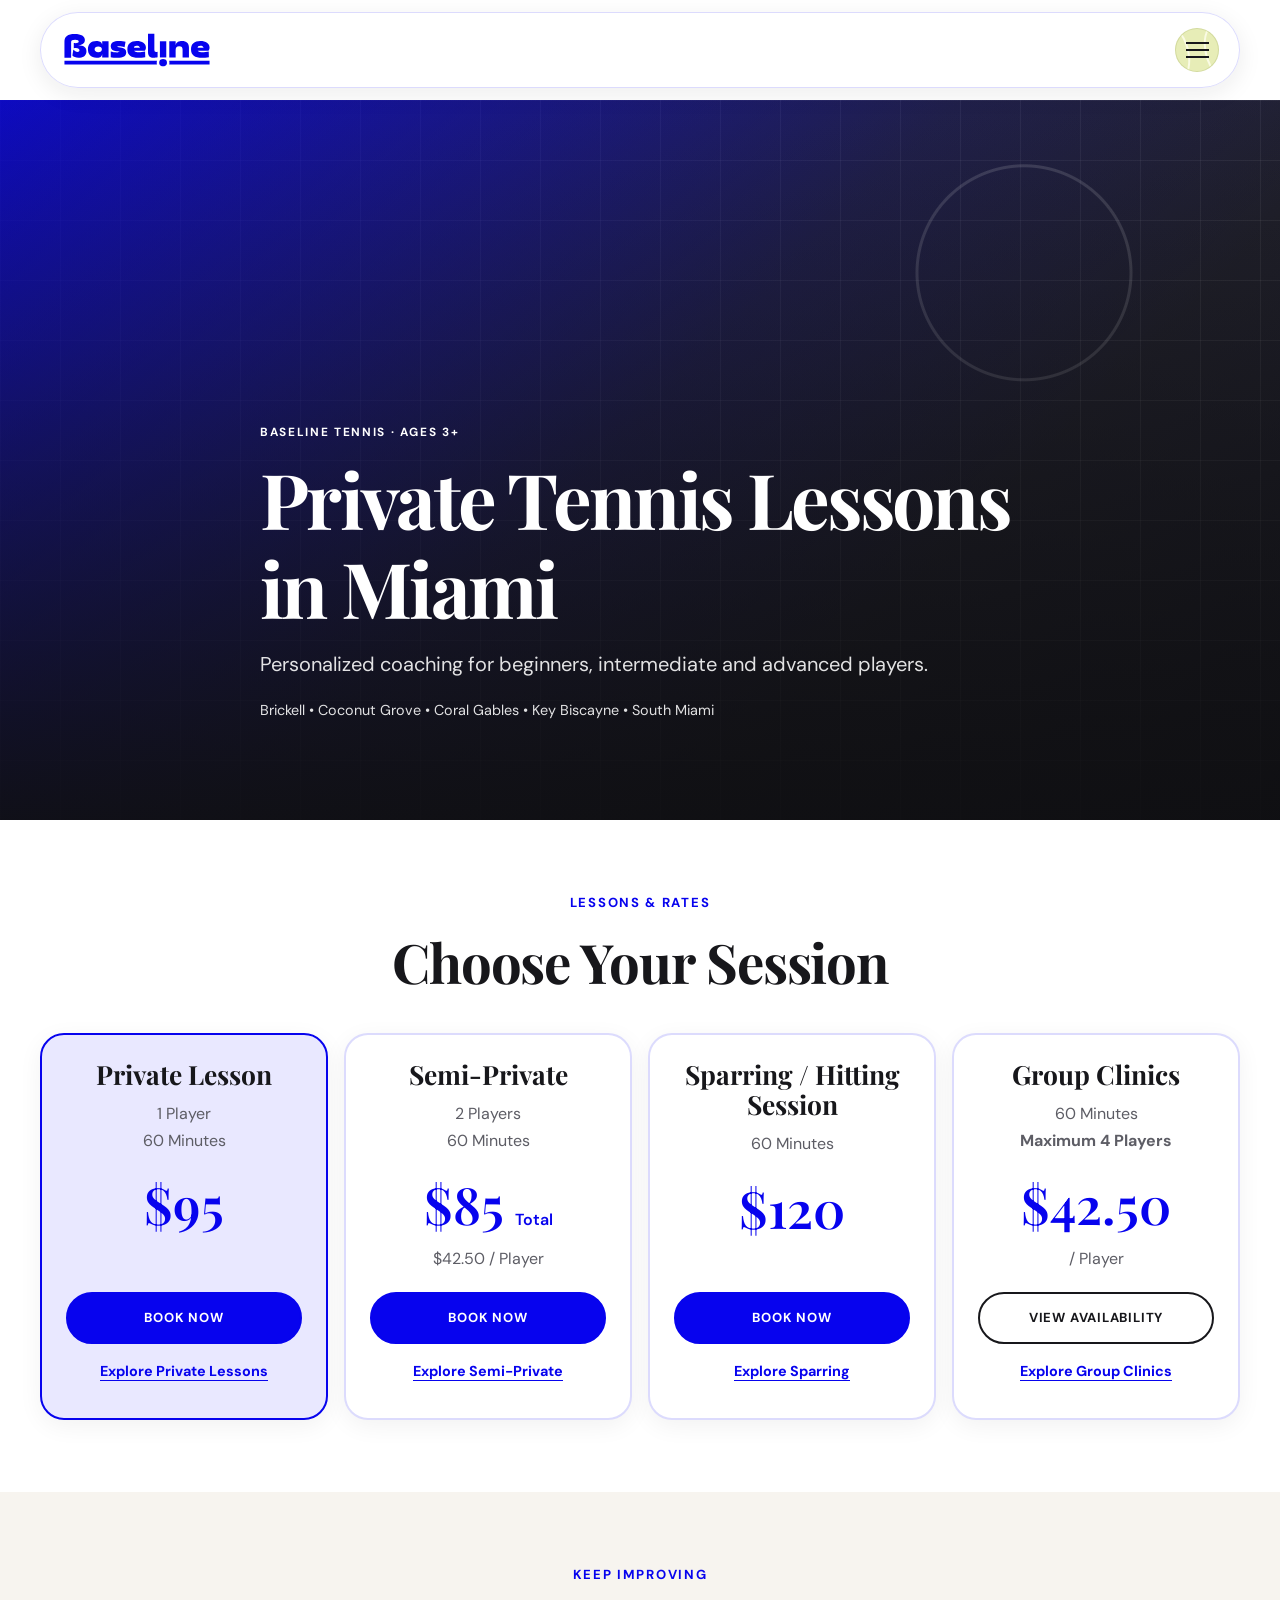
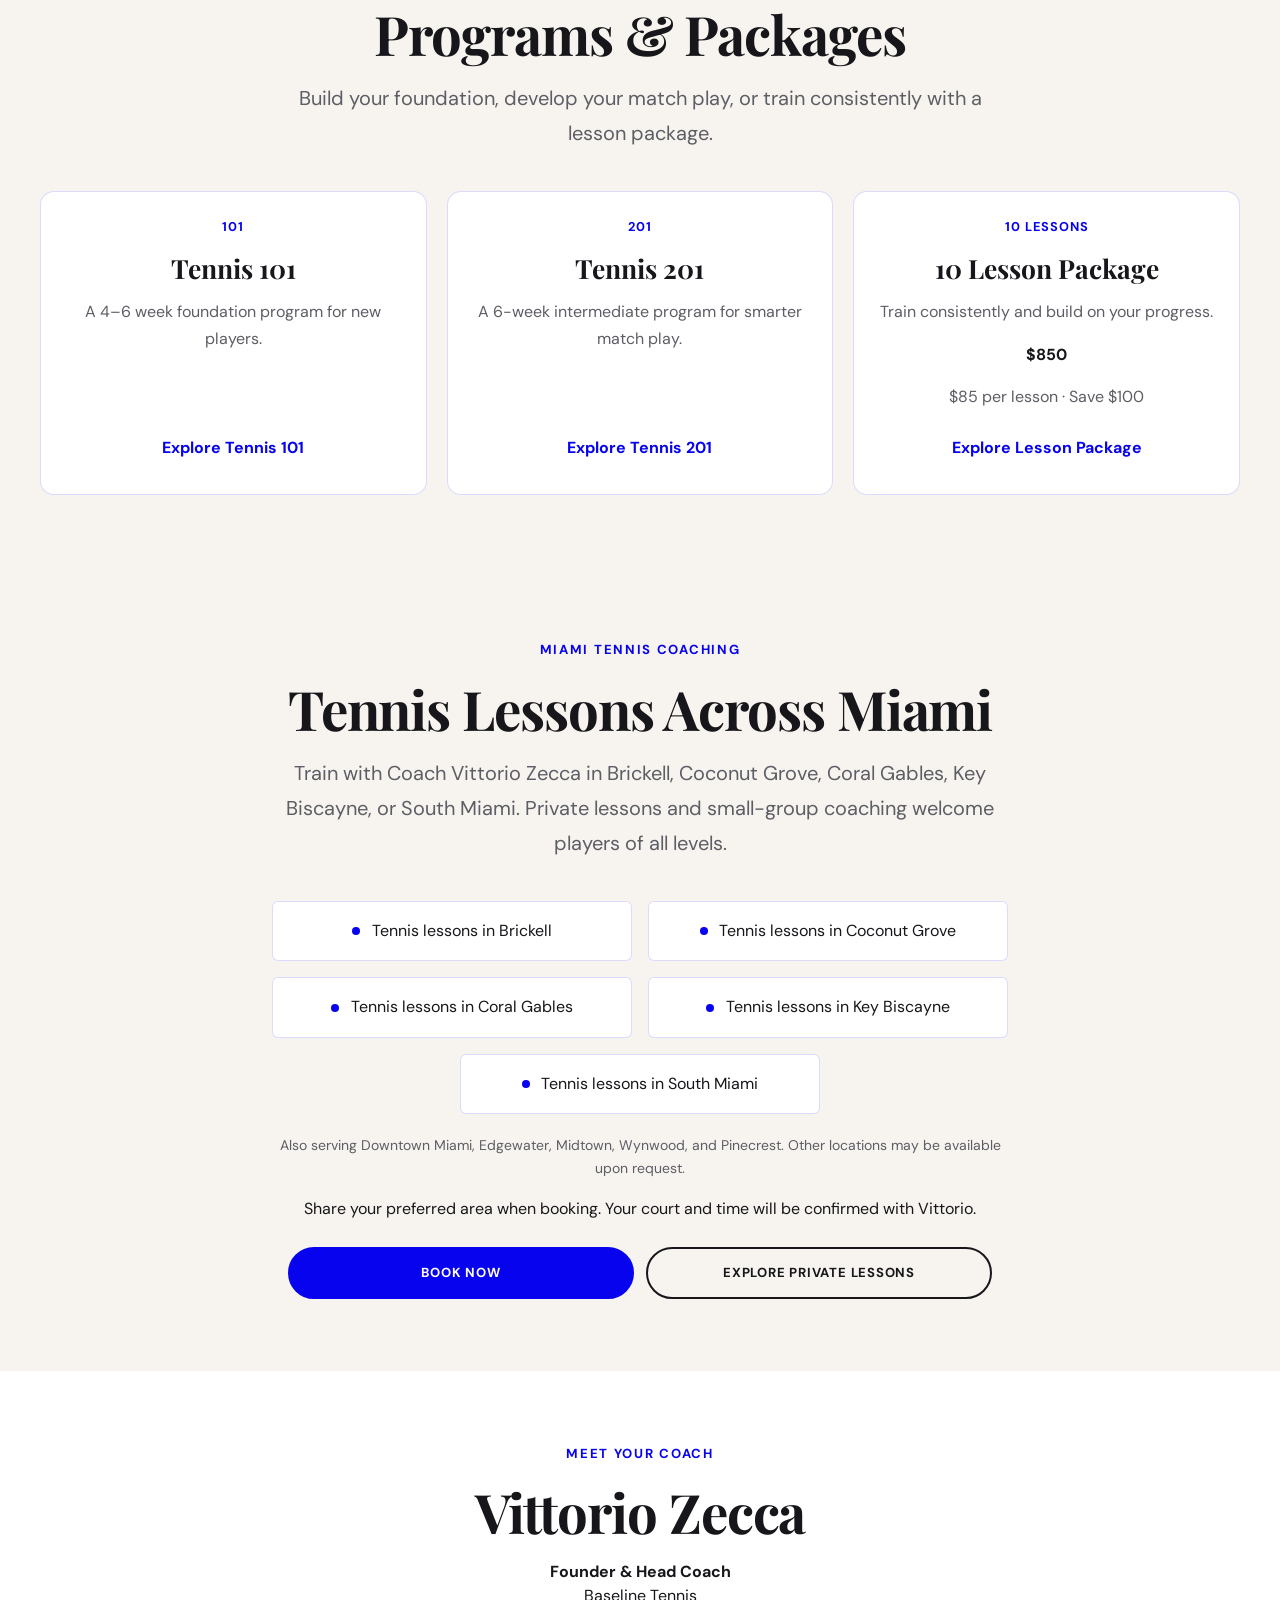
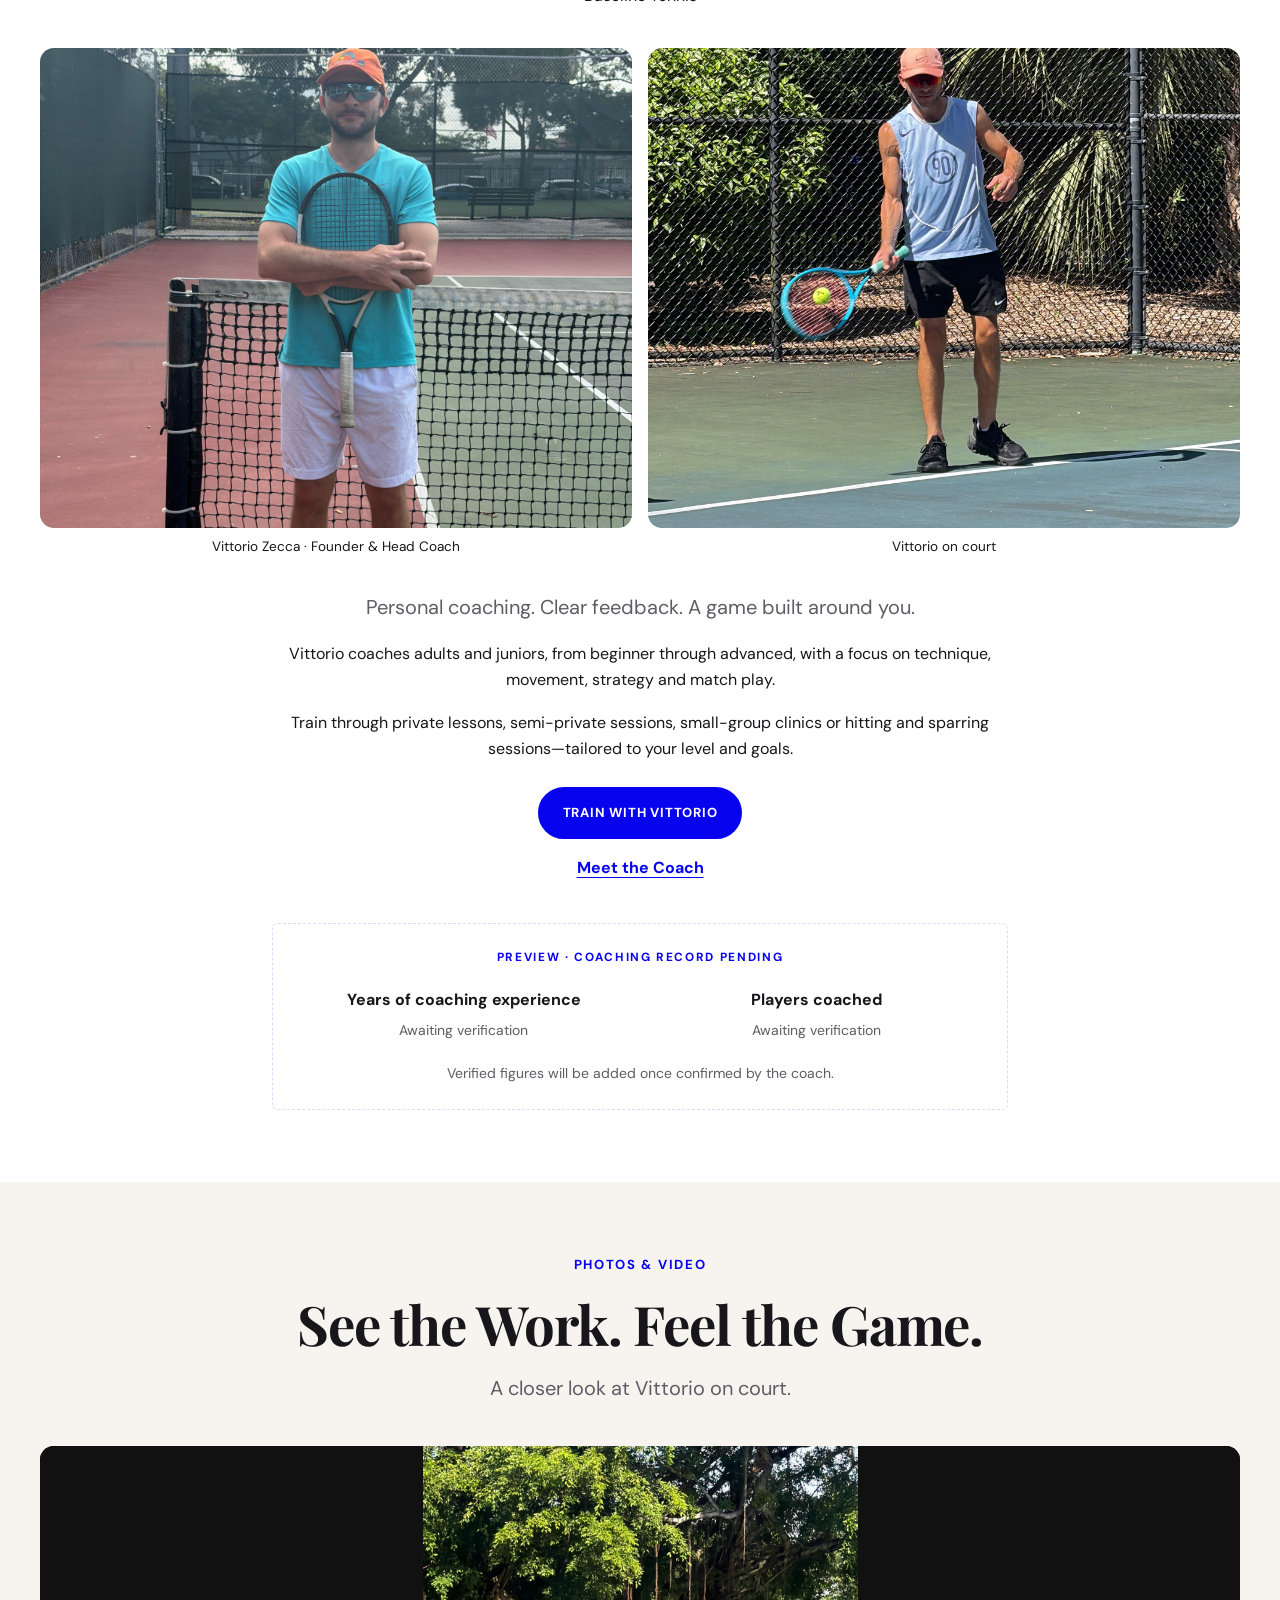
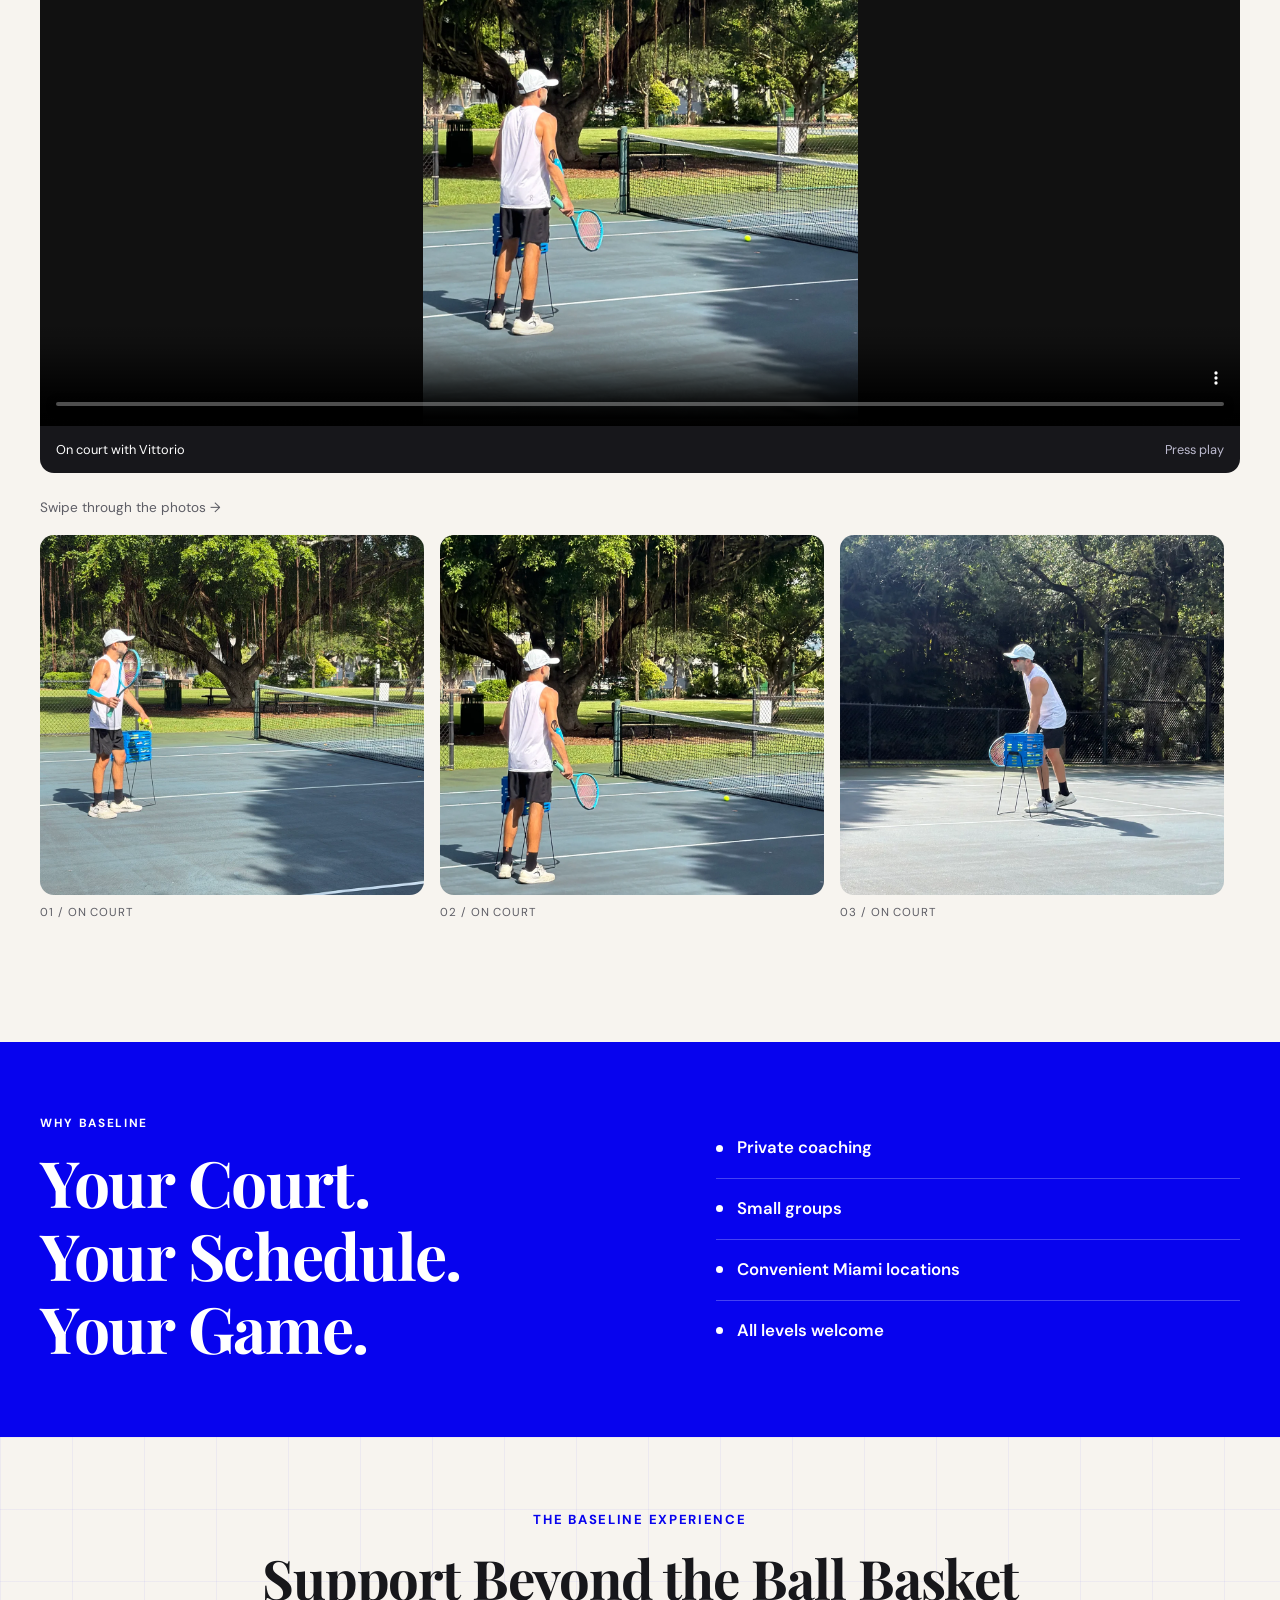
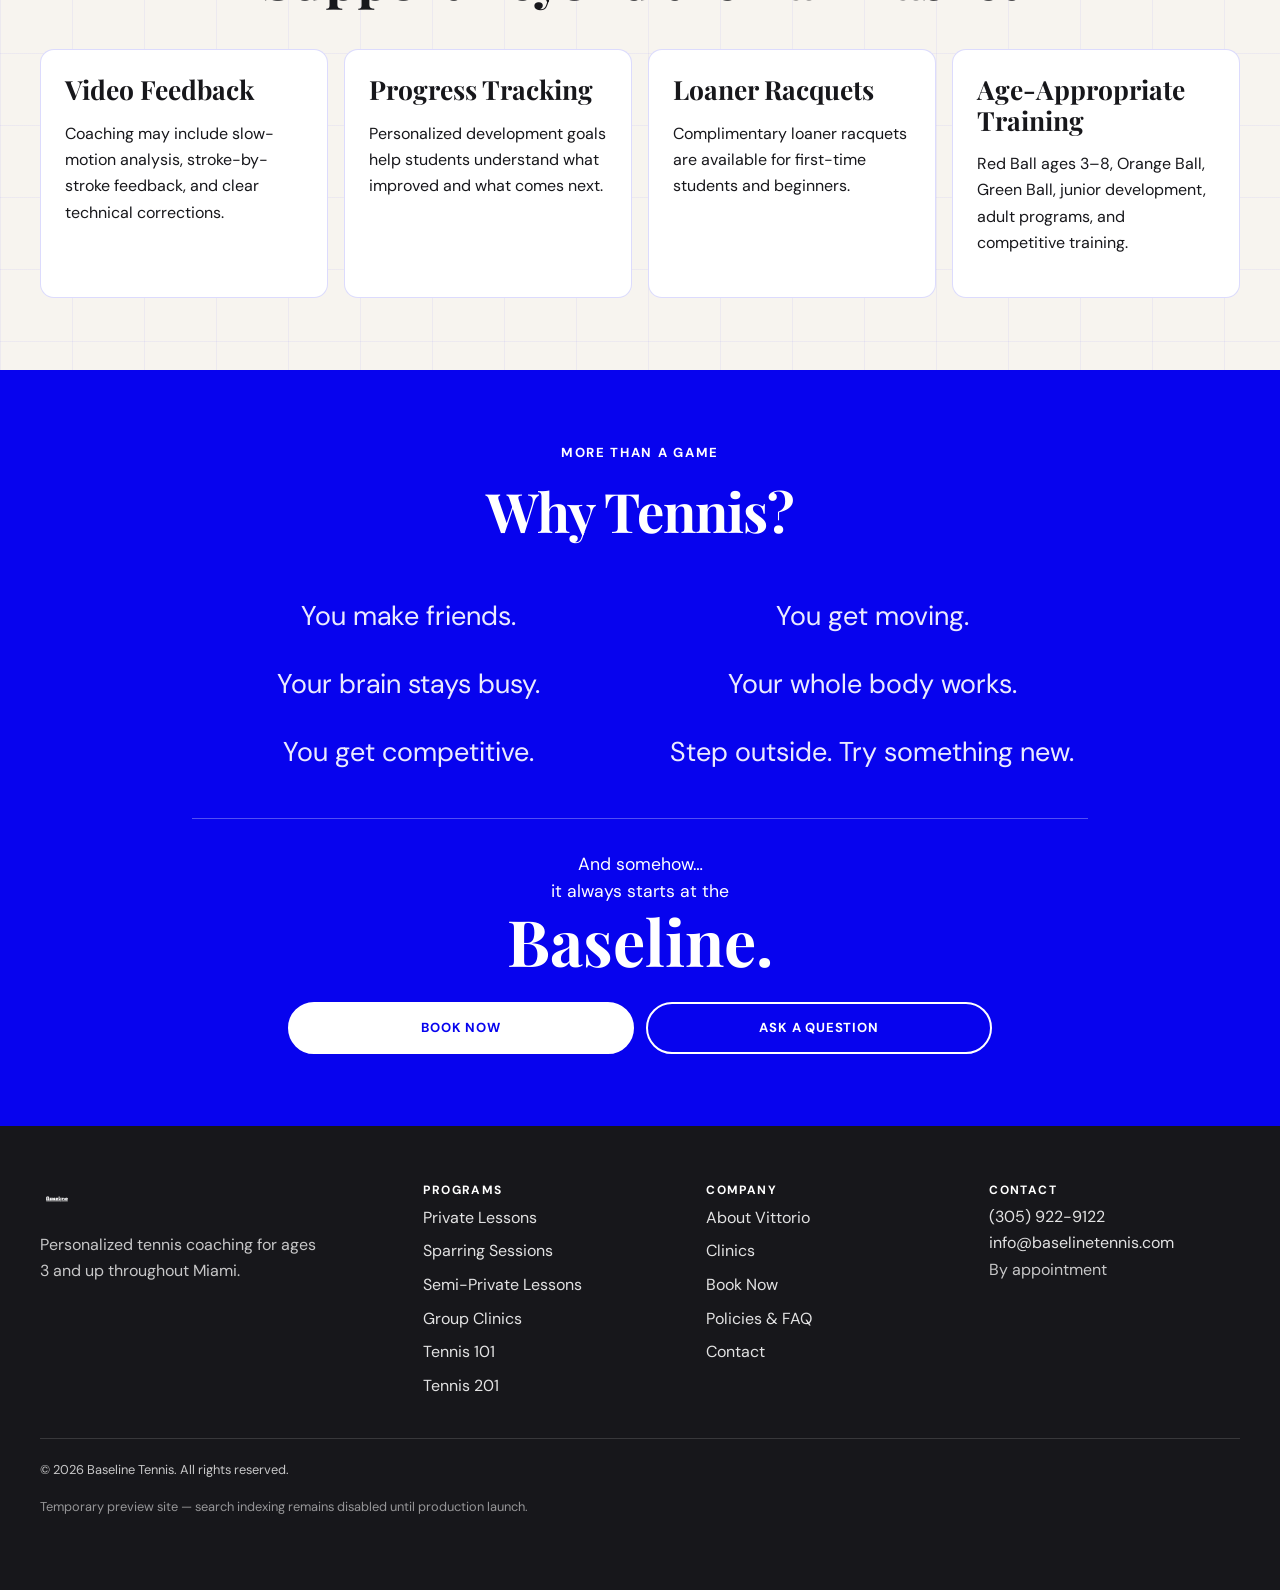
==== commit 822cecc4: "Use Baseline logo for website link previews" ====
--- a/index.html
+++ b/index.html
@@ -10,6 +10,23 @@
   <link rel="preconnect" href="https://fonts.googleapis.com">
   <link rel="preconnect" href="https://fonts.gstatic.com" crossorigin>
   <link href="https://fonts.googleapis.com/css2?family=DM+Sans:wght@400;500;600;700&family=Playfair+Display:wght@500;600;700&display=swap" rel="stylesheet">
+  <!-- Explicit sharing metadata prevents apps from selecting an on-court photo.
+       Update these absolute preview-host URLs when moving to the production domain. -->
+  <meta property="og:type" content="website">
+  <meta property="og:site_name" content="Baseline Tennis">
+  <meta property="og:title" content="Tennis Lessons in Miami | Baseline Tennis">
+  <meta property="og:description" content="Private tennis lessons in Miami for all levels. View prices for coaching in Brickell, Coconut Grove, Coral Gables, Key Biscayne and South Miami.">
+  <meta property="og:url" content="https://ronvillela.github.io/baseline-tennis-preview/">
+  <meta property="og:image" content="https://ronvillela.github.io/baseline-tennis-preview/assets/social/baseline-link-preview.png">
+  <meta property="og:image:type" content="image/png">
+  <meta property="og:image:width" content="1200">
+  <meta property="og:image:height" content="630">
+  <meta property="og:image:alt" content="Baseline logo in blue on a cream background">
+  <meta name="twitter:card" content="summary_large_image">
+  <meta name="twitter:title" content="Tennis Lessons in Miami | Baseline Tennis">
+  <meta name="twitter:description" content="Private tennis lessons in Miami for all levels. View prices for coaching in Brickell, Coconut Grove, Coral Gables, Key Biscayne and South Miami.">
+  <meta name="twitter:image" content="https://ronvillela.github.io/baseline-tennis-preview/assets/social/baseline-link-preview.png">
+  <meta name="twitter:image:alt" content="Baseline logo in blue on a cream background">
   <link rel="icon" href="assets/logos/logo-simplified.svg" type="image/svg+xml">
   <style>
 :root{--blue:#0703ee;--blue-dark:#0502c4;--blue-light:#e9e8ff;--cream:#f7f4ef;--cream-dark:#ebe6dc;--white:#fff;--charcoal:#17171b;--gray:#5d5d65;--gray-light:#85858d;--line:rgba(7,3,238,.14);--shadow:0 8px 30px rgba(24,24,30,.08);--radius:6px;--radius-lg:14px;--display:"Playfair Display",Georgia,serif;--body:"DM Sans",system-ui,sans-serif;--max:1200px;--header:74px;--mobile:64px;--transition:.22s ease}*{box-sizing:border-box}html{scroll-behavior:smooth;-webkit-text-size-adjust:100%}body{margin:0;font-family:var(--body);line-height:1.65;color:var(--charcoal);background:var(--white);overflow-x:hidden}body.menu-open{overflow:hidden}img{max-width:100%;height:auto;display:block}a{color:var(--blue);text-underline-offset:3px}a:hover{color:var(--blue-dark)}:focus-visible{outline:2px solid var(--blue);outline-offset:3px}.skip-link{position:absolute;top:-100px;left:1rem;z-index:2000;background:var(--blue);color:#fff;padding:.75rem 1rem}.skip-link:focus{top:1rem}.container{width:min(calc(100% - 2rem),var(--max));margin-inline:auto}.section{padding:4.5rem 0}.section--cream{background:var(--cream)}.section--court{background:linear-gradient(rgba(7,3,238,.045) 1px,transparent 1px),linear-gradient(90deg,rgba(7,3,238,.045) 1px,transparent 1px),var(--cream);background-size:72px 72px}.eyebrow{display:block;margin-bottom:.75rem;font-size:.74rem;font-weight:700;letter-spacing:.14em;text-transform:uppercase;color:var(--blue)}h1,h2,h3,h4{font-family:var(--display);line-height:1.15;margin:0 0 1rem;color:var(--charcoal)}h1{font-size:clamp(2.45rem,7vw,4.8rem);letter-spacing:-.035em}h2{font-size:clamp(1.9rem,4.5vw,3.1rem);letter-spacing:-.02em}h3{font-size:clamp(1.25rem,2.5vw,1.65rem)}p{margin:0 0 1rem}.lead{font-size:clamp(1.05rem,2vw,1.25rem);line-height:1.75;color:var(--gray);max-width:46rem}.small{font-size:.875rem;color:var(--gray)}.section-title{margin-bottom:2.5rem;max-width:50rem}.grid{display:grid;gap:1rem}.grid--2{grid-template-columns:1fr}.btn{display:inline-flex;align-items:center;justify-content:center;padding:.88rem 1.35rem;border:2px solid transparent;border-radius:var(--radius);font:700 .82rem var(--body);letter-spacing:.06em;text-transform:uppercase;text-decoration:none;cursor:pointer;transition:transform var(--transition),background var(--transition),color var(--transition),border-color var(--transition)}.btn:hover{transform:translateY(-1px)}.btn--primary{background:var(--blue);border-color:var(--blue);color:#fff}.btn--primary:hover{background:var(--blue-dark);border-color:var(--blue-dark);color:#fff}.btn--secondary{border-color:var(--charcoal);color:var(--charcoal);background:transparent}.btn--secondary:hover{background:var(--charcoal);color:#fff}.btn--white{background:#fff;color:var(--blue);border-color:#fff}.btn--white:hover{background:var(--cream);color:var(--blue-dark)}.btn--outline-white{border-color:#fff;color:#fff}.btn--outline-white:hover{background:#fff;color:var(--blue)}.btn--block{width:100%}.button-row{display:flex;flex-wrap:wrap;gap:.75rem}.button-row--center{justify-content:center}.site-header{position:sticky;top:0;z-index:1000;background:rgba(255,255,255,.97);backdrop-filter:blur(12px);border-bottom:1px solid var(--line)}.site-header__inner{height:var(--header);display:flex;align-items:center;justify-content:space-between;gap:1rem}.site-logo{display:flex;align-items:center;text-decoration:none}.site-logo__image{height:46px;width:auto}.wordmark{font:600 1.35rem var(--display);color:var(--charcoal);white-space:nowrap}.wordmark strong{color:var(--blue)}.nav-toggle{display:flex;flex-direction:column;justify-content:center;gap:5px;width:44px;height:44px;background:none;border:0;cursor:pointer}.nav-toggle span{width:23px;height:2px;background:var(--charcoal);margin-inline:auto;transition:var(--transition)}.nav-toggle[aria-expanded=true] span:nth-child(1){transform:translateY(7px) rotate(45deg)}.nav-toggle[aria-expanded=true] span:nth-child(2){opacity:0}.nav-toggle[aria-expanded=true] span:nth-child(3){transform:translateY(-7px) rotate(-45deg)}.site-nav{display:none}.site-nav.is-open{display:block;position:absolute;top:100%;left:0;right:0;height:calc(100dvh - var(--header) - var(--mobile));overflow:auto;background:#fff;padding:1.25rem 1.5rem;box-shadow:var(--shadow)}.nav-list,.nav-submenu,.footer-nav ul{list-style:none;padding:0;margin:0}.nav-list>li{border-bottom:1px solid var(--line)}.nav-list>li>a,.nav-list>li>button{display:block;width:100%;padding:1rem 0;background:none;border:0;text-align:left;font:600 1rem var(--body);color:var(--charcoal);text-decoration:none}.nav-list a[aria-current=page],.nav-submenu-toggle[data-current=true]{color:var(--blue)}.nav-submenu{display:none;padding:0 0 .75rem 1rem}.nav-submenu.is-open{display:block}.nav-submenu a{display:block;padding:.45rem 0;color:var(--gray);text-decoration:none}.header-cta{display:none}.hero{position:relative;min-height:80vh;display:flex;align-items:flex-end;background:var(--charcoal);overflow:hidden}.hero__media,.hero__overlay{position:absolute;inset:0}.hero__placeholder{width:100%;height:100%;background:radial-gradient(circle at 80% 24%,transparent 0 105px,rgba(255,255,255,.16) 106px 108px,transparent 109px),linear-gradient(135deg,rgba(7,3,238,.85),rgba(7,3,238,.15) 48%,transparent 70%),linear-gradient(rgba(255,255,255,.07) 1px,transparent 1px),linear-gradient(90deg,rgba(255,255,255,.07) 1px,transparent 1px),linear-gradient(155deg,#303044,#16161b);background-size:auto,auto,60px 60px,60px 60px,auto}.hero__overlay{background:linear-gradient(to top,rgba(15,15,18,.93),rgba(15,15,18,.35) 65%,rgba(15,15,18,.1))}.hero__content{position:relative;z-index:1;padding:4rem 0 5rem;max-width:760px}.hero h1{color:#fff}.hero .lead{color:rgba(255,255,255,.88);max-width:43rem}.hero .eyebrow{color:#fff}.hero__actions{display:flex;flex-wrap:wrap;gap:.75rem;margin-top:1.75rem}.trust-strip{background:var(--blue);color:#fff}.trust-grid{display:grid;grid-template-columns:repeat(2,1fr);gap:0;border-left:1px solid rgba(255,255,255,.2)}.trust-grid span{padding:1rem;text-align:center;font-size:.78rem;font-weight:700;letter-spacing:.06em;text-transform:uppercase;border-right:1px solid rgba(255,255,255,.2);border-bottom:1px solid rgba(255,255,255,.2)}.program-grid{display:grid;grid-template-columns:1fr;gap:1rem}.program-tile{display:flex;flex-direction:column;min-height:245px;padding:1.5rem;background:#fff;border:1px solid var(--line);border-radius:var(--radius-lg);box-shadow:0 0 0 transparent;transition:var(--transition)}.program-tile:hover{transform:translateY(-3px);box-shadow:var(--shadow)}.program-number{font-weight:700;color:var(--blue);font-size:.8rem;letter-spacing:.08em}.program-tile h3{margin-top:1.5rem}.program-tile p{color:var(--gray)}.program-tile .tile-price{font-weight:700;color:var(--charcoal)}.program-tile a{margin-top:auto;font-weight:700;text-decoration:none}.pricing-grid{display:grid;gap:1rem}.pricing-card{display:flex;flex-direction:column;justify-content:space-between;padding:1.5rem;border:1px solid var(--line);border-radius:var(--radius-lg);background:#fff}.pricing-card--featured{border:2px solid var(--blue);background:var(--blue-light)}.price{font:600 clamp(2.2rem,5vw,3.2rem) var(--display);color:var(--blue);margin:.5rem 0}.pricing-details{color:var(--gray)}.package-band{display:grid;gap:2rem;align-items:center;margin-top:2rem;padding:2rem;background:var(--charcoal);color:#fff;border-radius:var(--radius-lg)}.package-band h3{color:#fff;font-size:2rem}.package-band p{color:rgba(255,255,255,.74)}.package-options{display:grid;grid-template-columns:1fr 1fr;gap:.75rem}.package-options div{padding:1.25rem;background:rgba(255,255,255,.08);border:1px solid rgba(255,255,255,.15);border-radius:var(--radius)}.package-options strong,.package-options span,.package-options small{display:block}.package-options span{font:600 2rem var(--display);color:#fff}.feature-grid,.age-grid{display:grid;gap:1rem}.feature-grid article,.age-grid article{padding:1.5rem;background:#fff;border:1px solid var(--line);border-radius:var(--radius-lg)}.location-list{list-style:none;padding:0;margin:0}.location-list li{padding:1rem 1.2rem;background:#fff;border:1px solid var(--line);border-radius:var(--radius);display:flex;gap:.7rem}.location-list li:before{content:"";width:8px;height:8px;margin-top:.55rem;border-radius:50%;background:var(--blue);flex:0 0 auto}.cta-band{padding:4rem 0;background:var(--blue);text-align:center;color:#fff}.cta-band h2{color:#fff}.cta-band p{max-width:40rem;margin:0 auto 1.5rem;color:rgba(255,255,255,.88)}.page-hero{padding:4rem 0 3.2rem;background:var(--cream);border-bottom:3px solid var(--blue)}.page-hero .lead{max-width:45rem}.coach-section{display:grid;gap:2.5rem;align-items:center}.coach-photo{aspect-ratio:4/5;min-height:420px;border-radius:var(--radius-lg);overflow:hidden;background:var(--cream-dark);position:relative;border:1px solid var(--line)}.coach-photo:after{content:"";position:absolute;inset:1rem -1rem -1rem 1rem;border:2px solid var(--blue);border-radius:var(--radius-lg);z-index:-1}.photo-placeholder{width:100%;height:100%;display:flex;align-items:center;justify-content:center;background:linear-gradient(rgba(7,3,238,.06) 1px,transparent 1px),linear-gradient(90deg,rgba(7,3,238,.06) 1px,transparent 1px),var(--cream-dark);background-size:40px 40px;color:var(--gray-light);font-size:.8rem;font-weight:700;letter-spacing:.1em;text-transform:uppercase}.detail-layout,.split-section,.contact-layout{display:grid;gap:2.5rem;align-items:start}.content-block{max-width:760px}.content-block h2{margin-top:2.5rem}.content-block h2:first-child{margin-top:0}.check-list{list-style:none;padding:0;margin:0 0 1.5rem}.check-list li{position:relative;padding:.5rem 0 .5rem 1.8rem;border-bottom:1px solid var(--line)}.check-list li:before{content:"✓";position:absolute;left:0;color:var(--blue);font-weight:700}.booking-card,.goal-card{padding:1.75rem;background:var(--cream);border:1px solid var(--line);border-top:4px solid var(--blue);border-radius:var(--radius-lg);position:sticky;top:calc(var(--header) + 1.5rem)}.booking-card .small{margin-top:1rem}.inline-pricing{display:grid;gap:.75rem}.inline-pricing div{display:grid;grid-template-columns:1fr auto;gap:.15rem 1rem;padding:1rem 0;border-bottom:1px solid var(--line)}.inline-pricing span{font-weight:700;color:var(--blue)}.inline-pricing small{grid-column:1/-1;color:var(--gray)}.columns{columns:1}.clinic-intro{display:grid;gap:1rem;align-items:center;margin-bottom:2rem}.status-badge{display:inline-flex;width:max-content;padding:.55rem .8rem;background:var(--blue-light);color:var(--blue);border-radius:999px;font-size:.78rem;font-weight:700}.clinic-calendar-placeholder{padding:3rem 1.5rem;text-align:center;border:2px dashed rgba(7,3,238,.35);border-radius:var(--radius-lg);background:var(--cream)}.clinic-calendar-placeholder p{max-width:42rem;margin:0 auto 1.5rem;color:var(--gray)}.theme-grid{display:flex;flex-wrap:wrap;gap:.75rem}.theme-grid span{padding:.8rem 1rem;background:#fff;border:1px solid var(--line);border-radius:999px;font-weight:600}.booking-option-grid{display:grid;gap:1rem}.booking-option-grid article{padding:1.5rem;border:1px solid var(--line);border-radius:var(--radius-lg);display:flex;flex-direction:column}.booking-option-grid article .btn{margin-top:auto}.notice{padding:1rem 1.2rem;margin-bottom:2rem;border-radius:var(--radius);border-left:4px solid var(--blue)}.notice--info{background:var(--blue-light)}.contact-grid{display:grid;gap:1.5rem}.contact-item h3,.footer-contact h3,.footer-nav h3{font:700 .75rem var(--body);letter-spacing:.12em;text-transform:uppercase;color:var(--blue);margin-bottom:.4rem}.contact-item a{font-size:1.1rem;font-weight:600;color:var(--charcoal);text-decoration:none}.contact-note{margin-top:2rem;padding:1.5rem;background:var(--cream);border-radius:var(--radius-lg)}.card-form{padding:1.5rem;background:var(--cream);border:1px solid var(--line);border-radius:var(--radius-lg)}label{display:block;font-weight:600;margin:.9rem 0 .35rem}input,select,textarea{width:100%;padding:.85rem;border:1px solid #b8b8bf;border-radius:var(--radius);font:inherit;background:#fff}textarea{resize:vertical}.card-form button{margin-top:1rem}.policy-stack{display:grid;gap:1rem}.policy-stack article{display:grid;grid-template-columns:55px 1fr;gap:1rem;padding:1.5rem;border:1px solid var(--line);border-radius:var(--radius-lg)}.policy-number{display:grid;place-items:center;width:48px;height:48px;border-radius:50%;background:var(--blue);color:#fff;font-weight:700}.faq-list{border-top:1px solid var(--line)}.faq-item{border-bottom:1px solid var(--line)}.faq-question{width:100%;display:flex;justify-content:space-between;gap:1rem;padding:1.2rem 0;background:none;border:0;text-align:left;font:600 1.05rem var(--body);cursor:pointer}.faq-answer{display:none;padding:0 0 1.2rem;max-width:46rem;color:var(--gray)}.faq-item.is-open .faq-answer{display:block}.site-footer{padding:3.5rem 0 6.5rem;background:var(--charcoal);color:rgba(255,255,255,.76)}.footer-grid{display:grid;gap:2rem}.footer-brand a{display:inline-flex;text-decoration:none}.footer-logo{height:34px;width:auto;filter:brightness(0) invert(1);margin-bottom:1rem}.footer-brand .wordmark{color:#fff}.footer-brand p{max-width:280px}.footer-nav h3,.footer-contact h3{color:#fff}.footer-nav li{margin:.45rem 0}.site-footer a{color:rgba(255,255,255,.88);text-decoration:none}.footer-bottom{margin-top:2rem;padding-top:1.25rem;border-top:1px solid rgba(255,255,255,.14);font-size:.8rem}.preview-note{color:rgba(255,255,255,.55)}.mobile-bar{position:fixed;bottom:0;left:0;right:0;z-index:1001;display:grid;grid-template-columns:repeat(4,1fr);height:var(--mobile);background:#fff;border-top:1px solid var(--line);box-shadow:0 -4px 20px rgba(0,0,0,.08)}.mobile-bar a{display:flex;flex-direction:column;align-items:center;justify-content:center;gap:.1rem;text-decoration:none;text-transform:uppercase;font-size:.62rem;font-weight:700;color:var(--charcoal)}.mobile-bar a span{font-size:1rem}.mobile-bar__book{background:var(--blue)!important;color:#fff!important}@media(min-width:700px){.grid--2{grid-template-columns:repeat(2,1fr)}.program-grid{grid-template-columns:repeat(2,1fr)}.pricing-grid{grid-template-columns:repeat(2,1fr)}.feature-grid,.age-grid{grid-template-columns:repeat(2,1fr)}.booking-option-grid{grid-template-columns:repeat(2,1fr)}.trust-grid{grid-template-columns:repeat(4,1fr)}.trust-grid span{border-bottom:0}.package-band{grid-template-columns:1fr 1fr}.inline-pricing{grid-template-columns:repeat(3,1fr)}.inline-pricing div{display:block;padding:1rem;border:1px solid var(--line);border-radius:var(--radius)}.inline-pricing span,.inline-pricing small{display:block}.columns{columns:2}.clinic-intro{grid-template-columns:1fr auto}.contact-grid{grid-template-columns:repeat(2,1fr)}.footer-grid{grid-template-columns:1.4fr 1fr 1fr 1fr}}
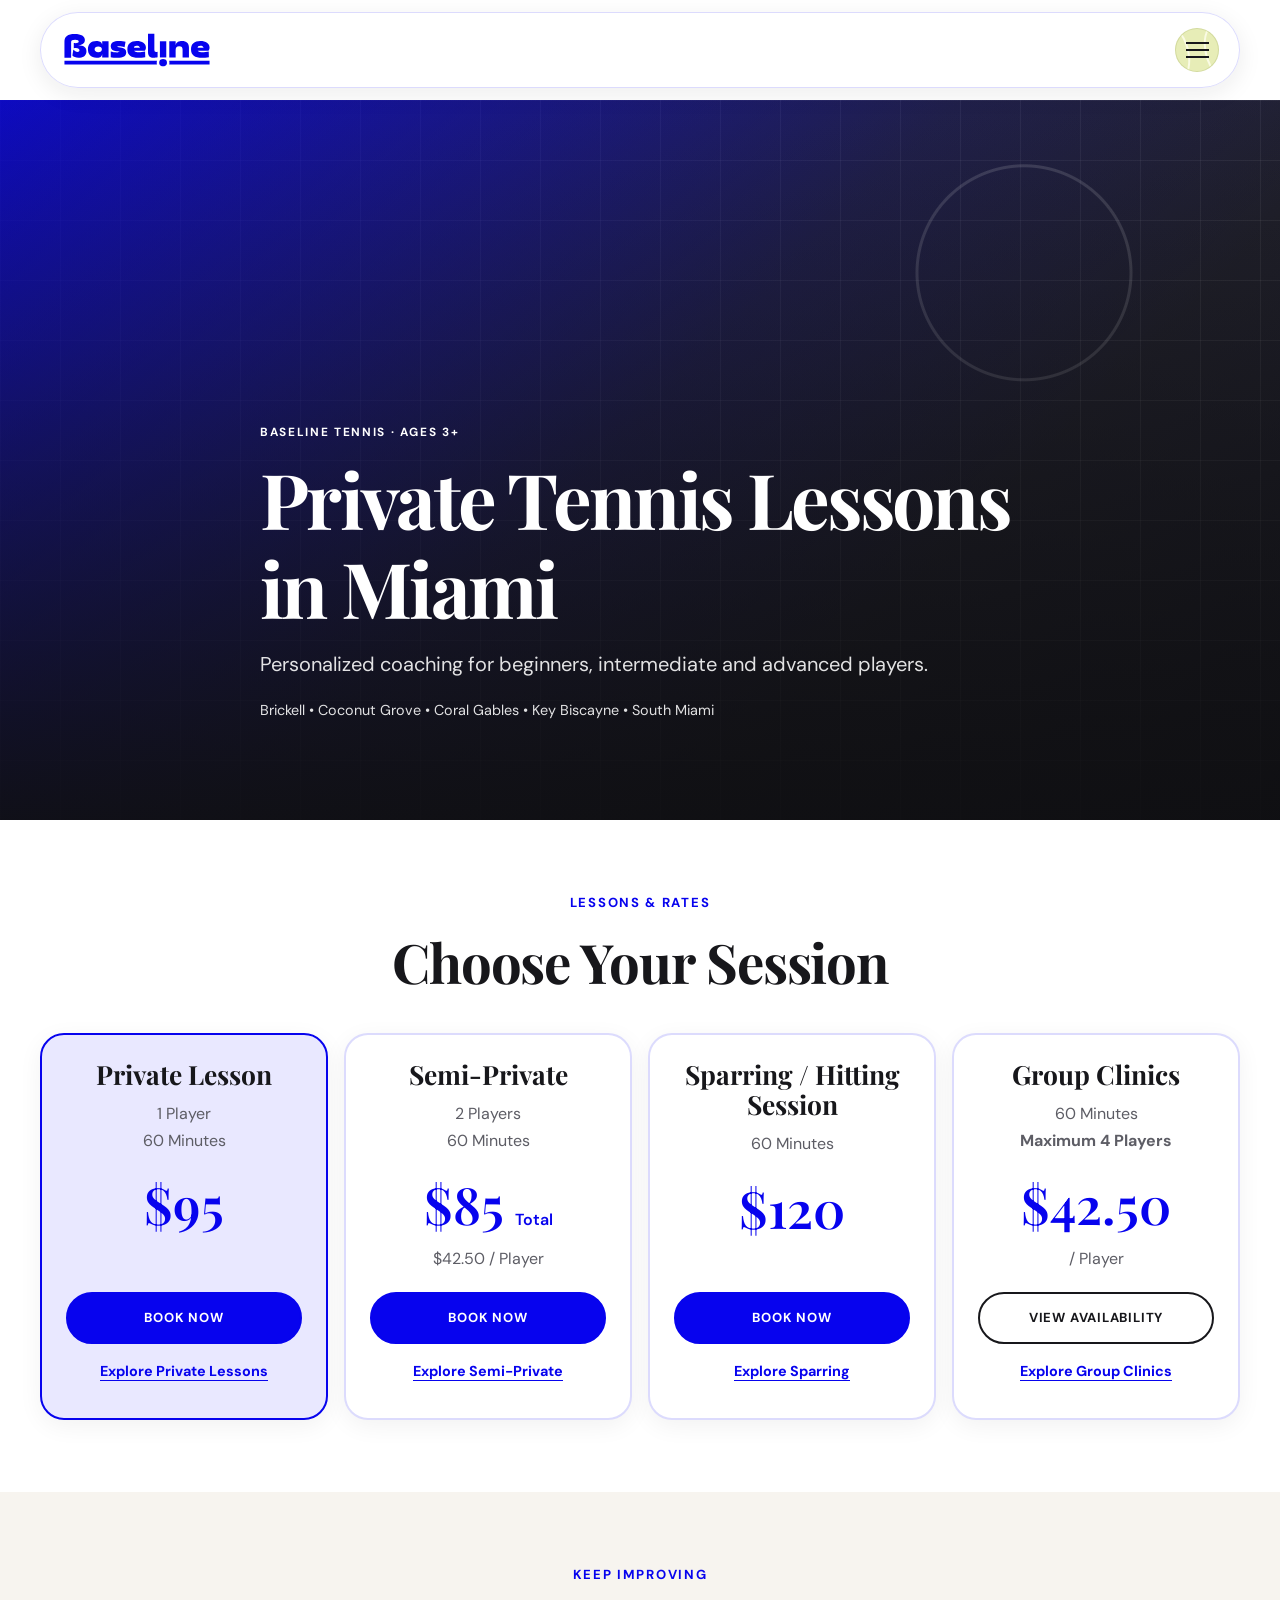
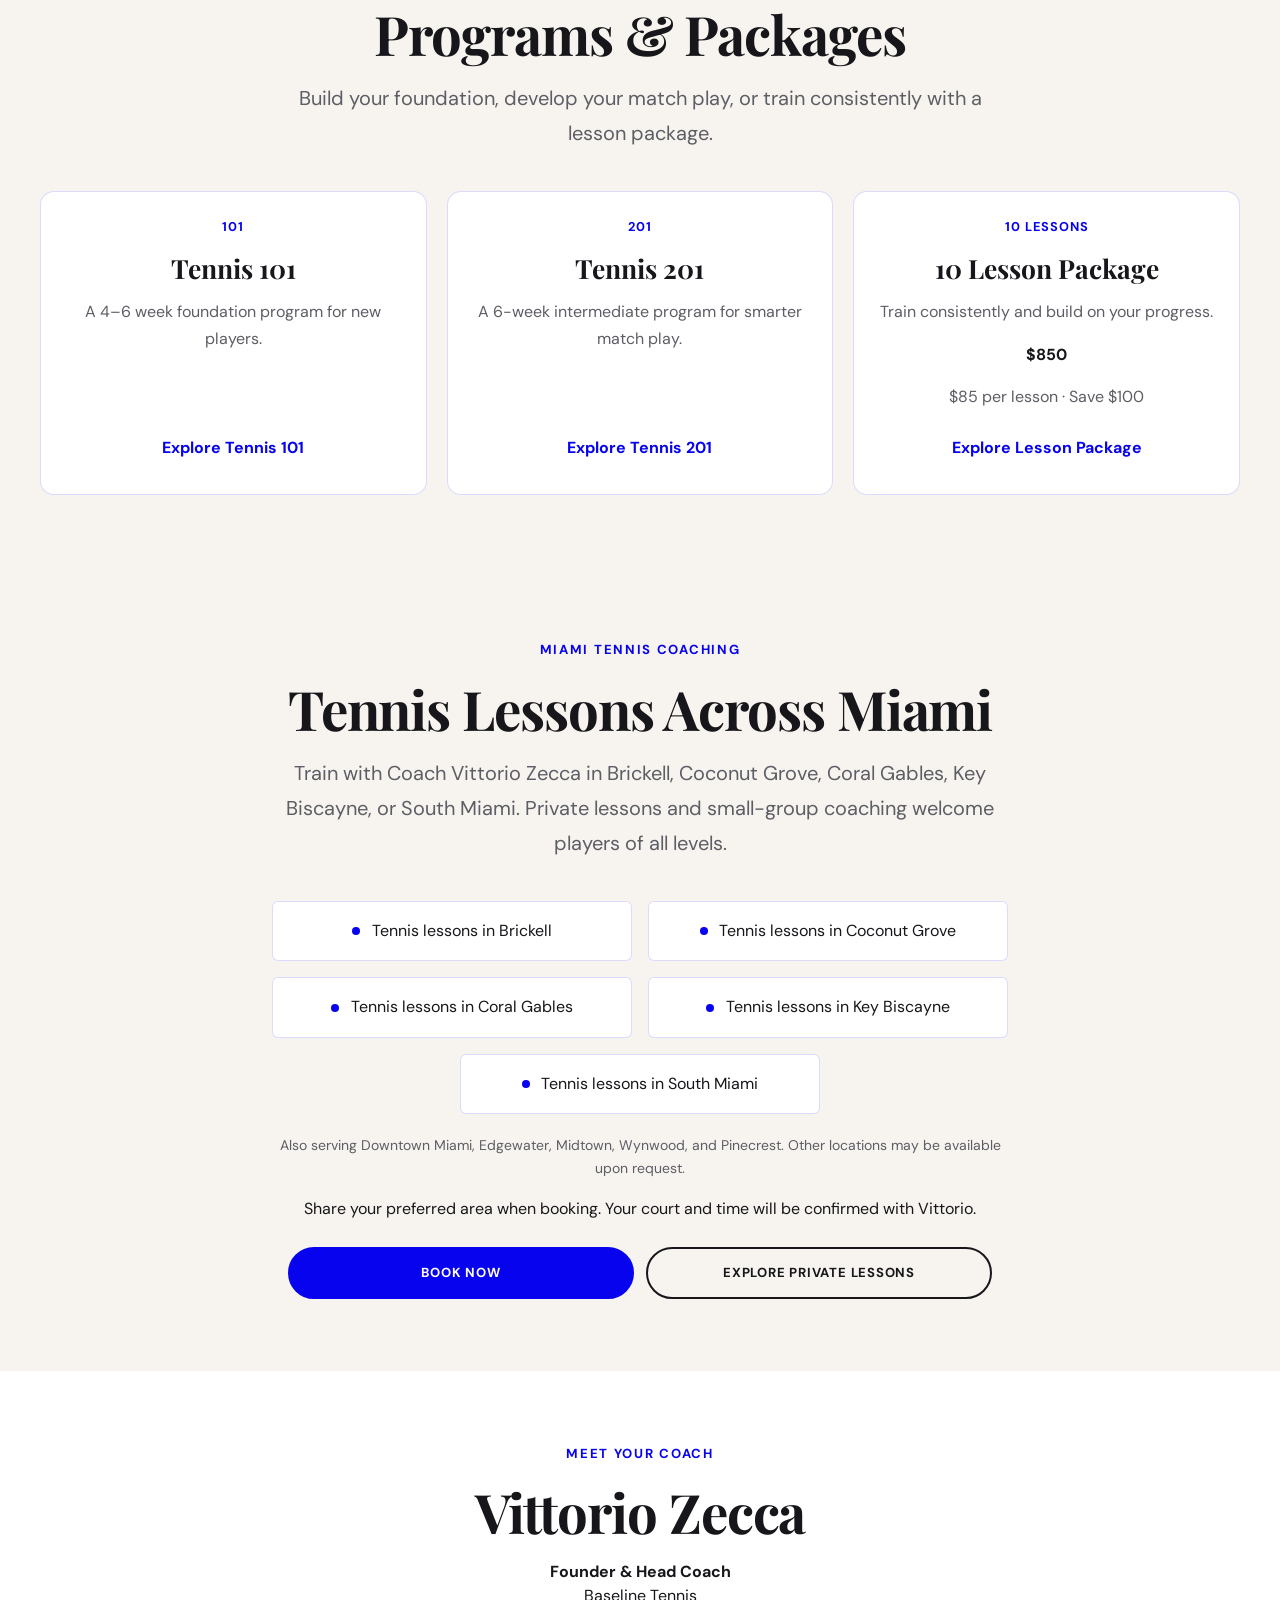
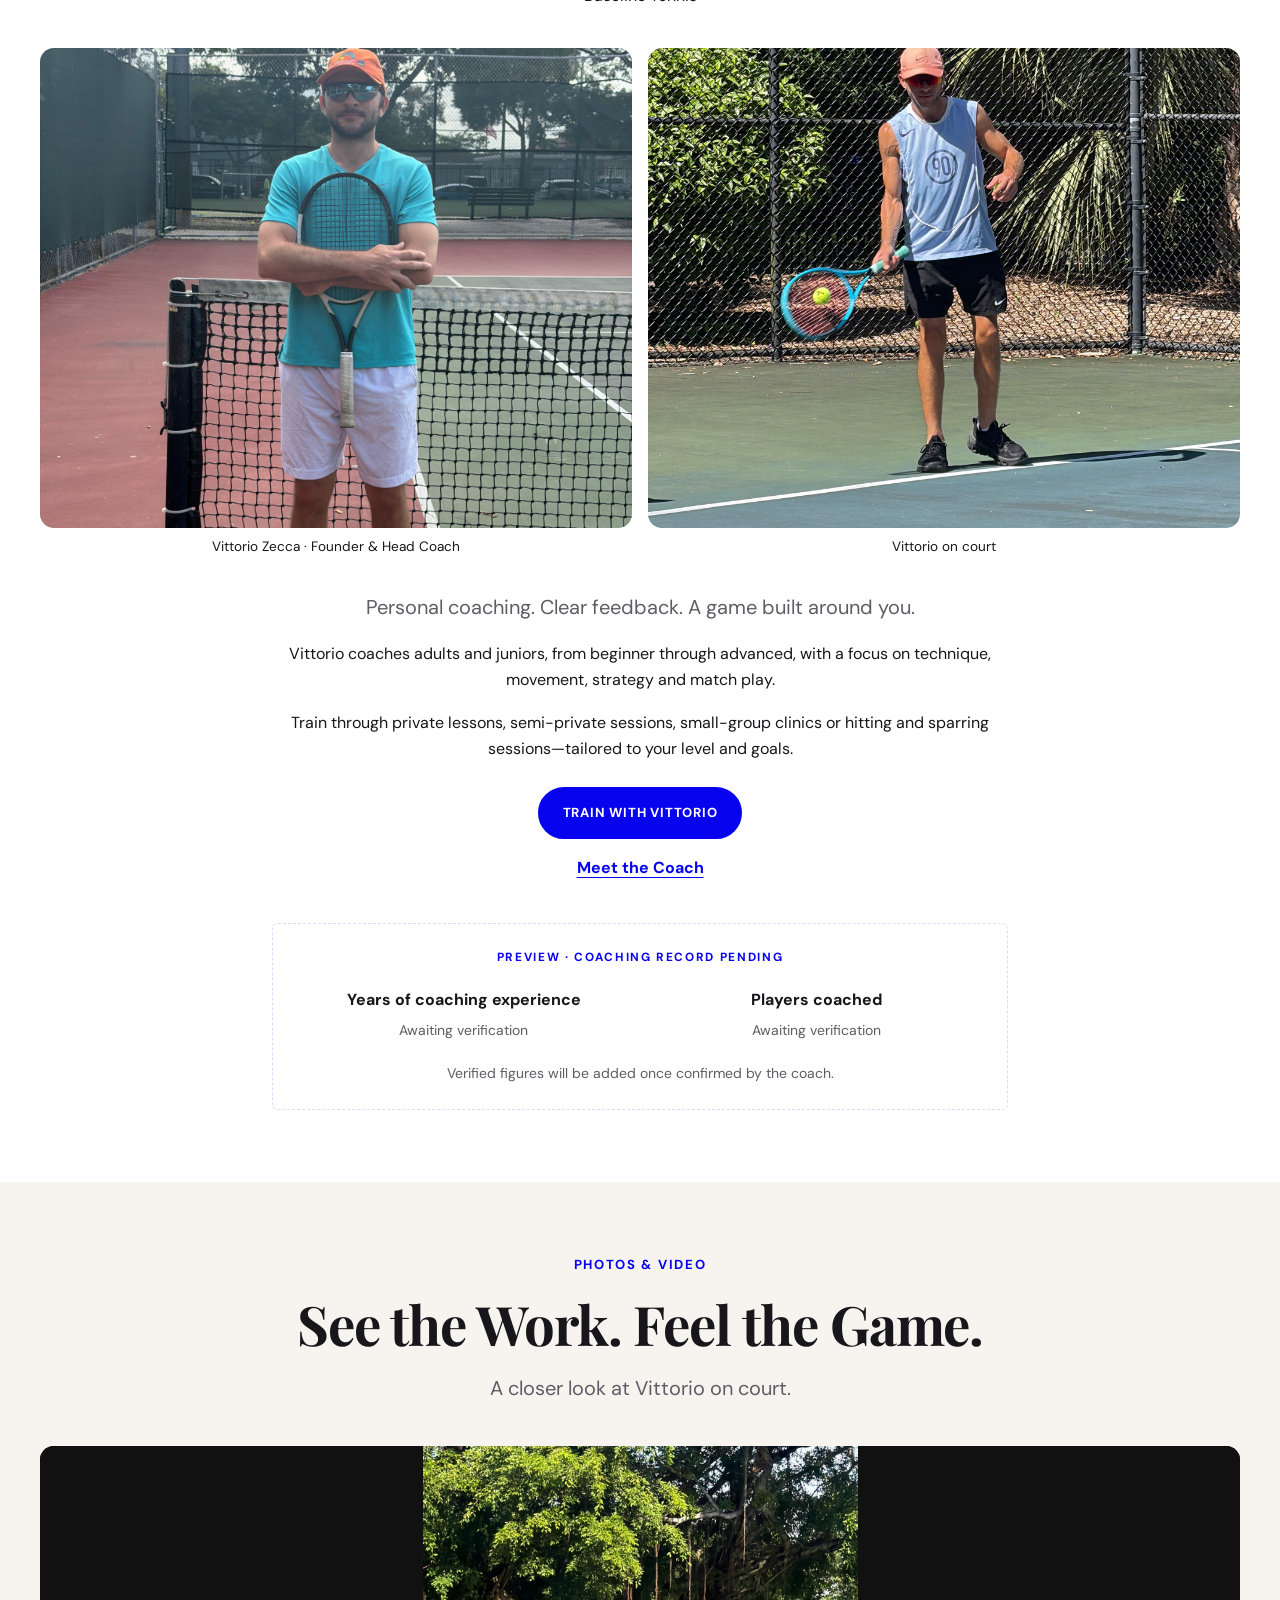
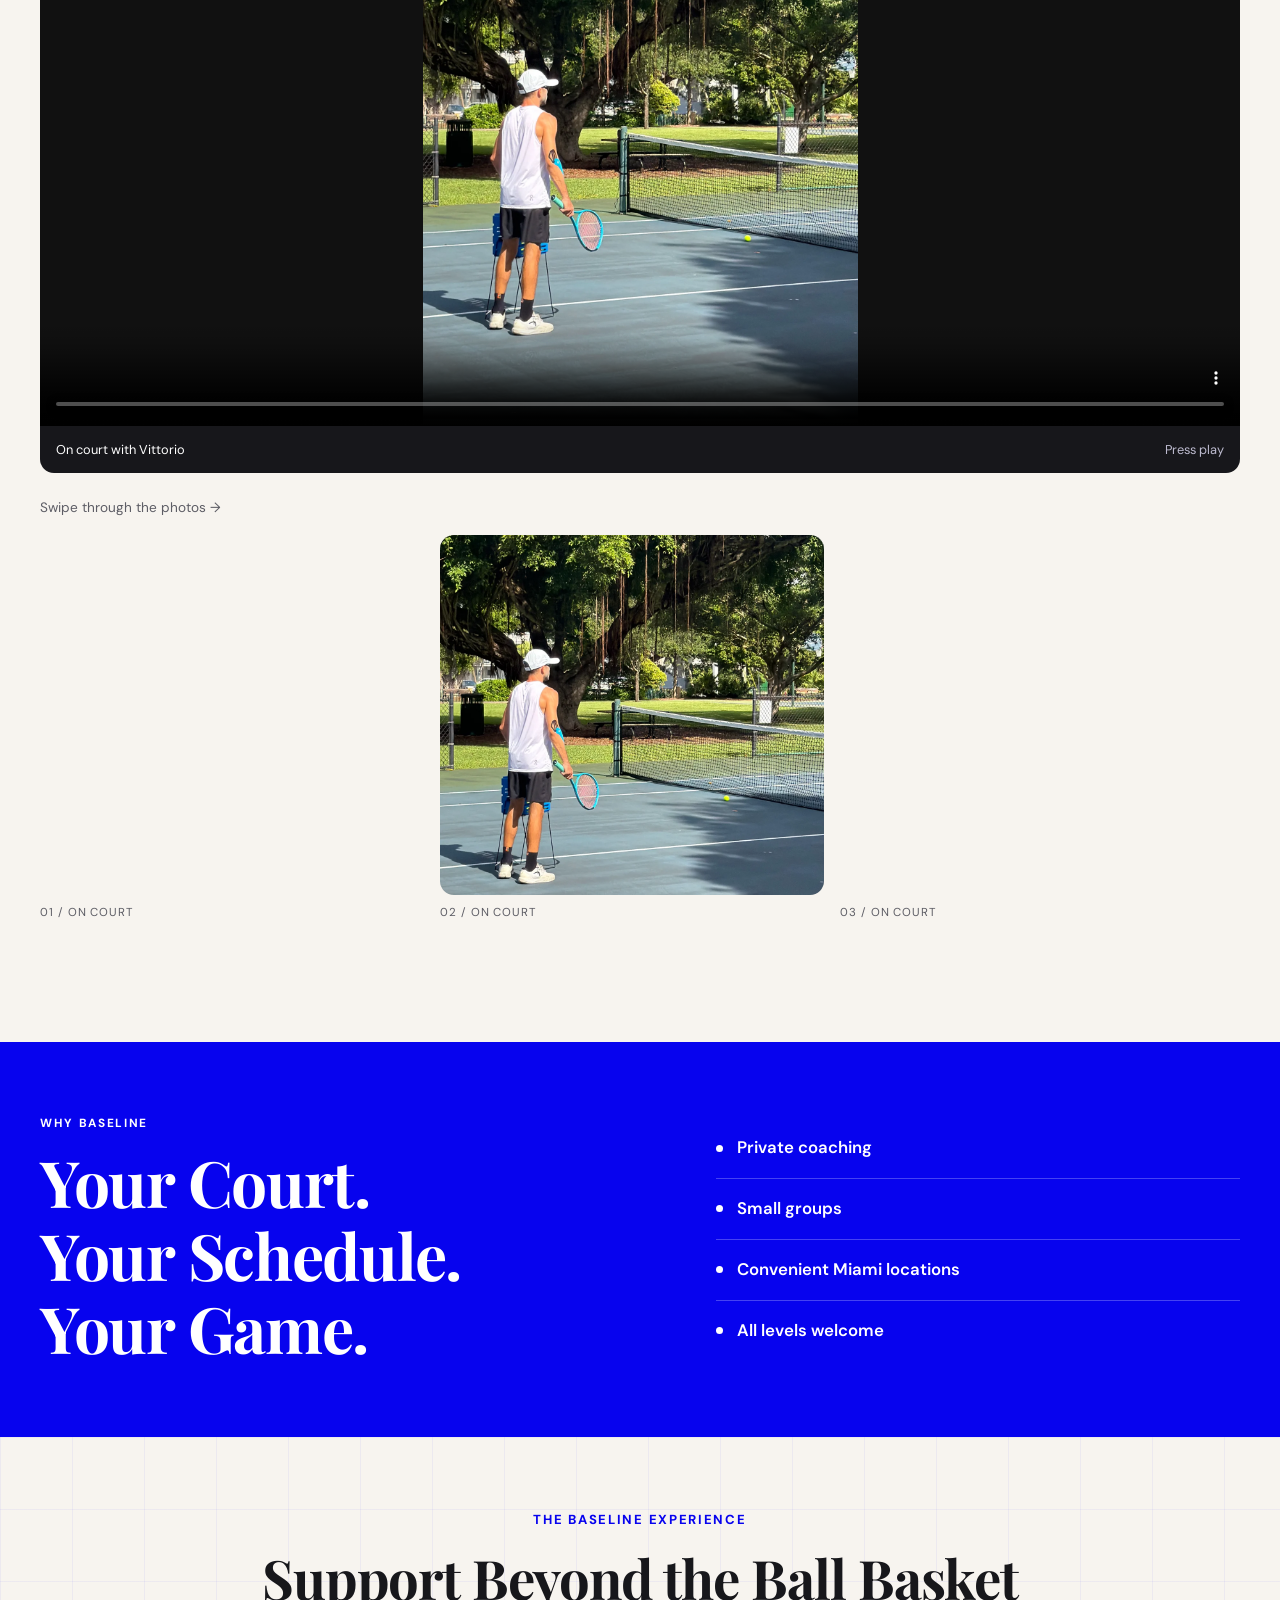
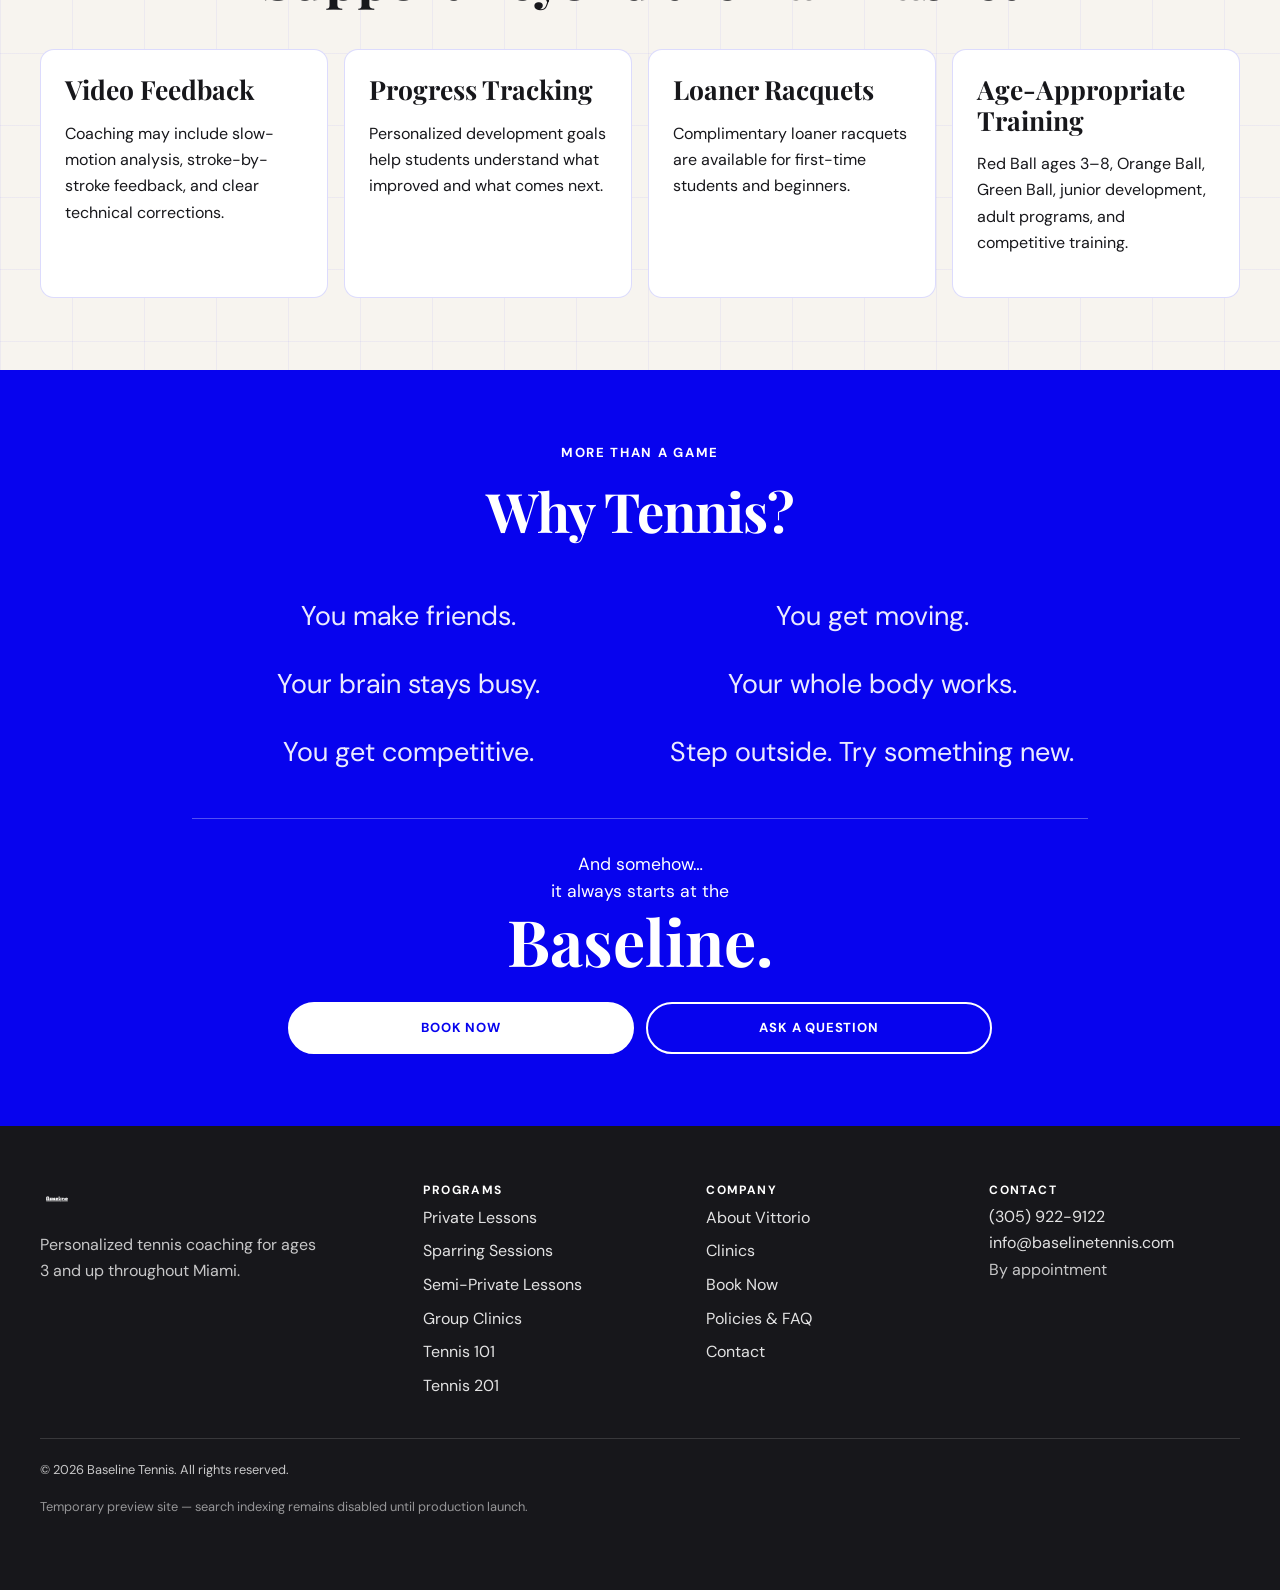
==== commit 15423a81: "Consolidate shared site code and document quality review" ====
--- a/index.html
+++ b/index.html
@@ -28,80 +28,380 @@
   <meta name="twitter:image" content="https://ronvillela.github.io/baseline-tennis-preview/assets/social/baseline-link-preview.png">
   <meta name="twitter:image:alt" content="Baseline logo in blue on a cream background">
   <link rel="icon" href="assets/logos/logo-simplified.svg" type="image/svg+xml">
+  <link rel="stylesheet" href="assets/css/base.css?v=20261009-1">
+  <!-- Page-specific additions; shared foundations are in base.css. -->
   <style>
-:root{--blue:#0703ee;--blue-dark:#0502c4;--blue-light:#e9e8ff;--cream:#f7f4ef;--cream-dark:#ebe6dc;--white:#fff;--charcoal:#17171b;--gray:#5d5d65;--gray-light:#85858d;--line:rgba(7,3,238,.14);--shadow:0 8px 30px rgba(24,24,30,.08);--radius:6px;--radius-lg:14px;--display:"Playfair Display",Georgia,serif;--body:"DM Sans",system-ui,sans-serif;--max:1200px;--header:74px;--mobile:64px;--transition:.22s ease}*{box-sizing:border-box}html{scroll-behavior:smooth;-webkit-text-size-adjust:100%}body{margin:0;font-family:var(--body);line-height:1.65;color:var(--charcoal);background:var(--white);overflow-x:hidden}body.menu-open{overflow:hidden}img{max-width:100%;height:auto;display:block}a{color:var(--blue);text-underline-offset:3px}a:hover{color:var(--blue-dark)}:focus-visible{outline:2px solid var(--blue);outline-offset:3px}.skip-link{position:absolute;top:-100px;left:1rem;z-index:2000;background:var(--blue);color:#fff;padding:.75rem 1rem}.skip-link:focus{top:1rem}.container{width:min(calc(100% - 2rem),var(--max));margin-inline:auto}.section{padding:4.5rem 0}.section--cream{background:var(--cream)}.section--court{background:linear-gradient(rgba(7,3,238,.045) 1px,transparent 1px),linear-gradient(90deg,rgba(7,3,238,.045) 1px,transparent 1px),var(--cream);background-size:72px 72px}.eyebrow{display:block;margin-bottom:.75rem;font-size:.74rem;font-weight:700;letter-spacing:.14em;text-transform:uppercase;color:var(--blue)}h1,h2,h3,h4{font-family:var(--display);line-height:1.15;margin:0 0 1rem;color:var(--charcoal)}h1{font-size:clamp(2.45rem,7vw,4.8rem);letter-spacing:-.035em}h2{font-size:clamp(1.9rem,4.5vw,3.1rem);letter-spacing:-.02em}h3{font-size:clamp(1.25rem,2.5vw,1.65rem)}p{margin:0 0 1rem}.lead{font-size:clamp(1.05rem,2vw,1.25rem);line-height:1.75;color:var(--gray);max-width:46rem}.small{font-size:.875rem;color:var(--gray)}.section-title{margin-bottom:2.5rem;max-width:50rem}.grid{display:grid;gap:1rem}.grid--2{grid-template-columns:1fr}.btn{display:inline-flex;align-items:center;justify-content:center;padding:.88rem 1.35rem;border:2px solid transparent;border-radius:var(--radius);font:700 .82rem var(--body);letter-spacing:.06em;text-transform:uppercase;text-decoration:none;cursor:pointer;transition:transform var(--transition),background var(--transition),color var(--transition),border-color var(--transition)}.btn:hover{transform:translateY(-1px)}.btn--primary{background:var(--blue);border-color:var(--blue);color:#fff}.btn--primary:hover{background:var(--blue-dark);border-color:var(--blue-dark);color:#fff}.btn--secondary{border-color:var(--charcoal);color:var(--charcoal);background:transparent}.btn--secondary:hover{background:var(--charcoal);color:#fff}.btn--white{background:#fff;color:var(--blue);border-color:#fff}.btn--white:hover{background:var(--cream);color:var(--blue-dark)}.btn--outline-white{border-color:#fff;color:#fff}.btn--outline-white:hover{background:#fff;color:var(--blue)}.btn--block{width:100%}.button-row{display:flex;flex-wrap:wrap;gap:.75rem}.button-row--center{justify-content:center}.site-header{position:sticky;top:0;z-index:1000;background:rgba(255,255,255,.97);backdrop-filter:blur(12px);border-bottom:1px solid var(--line)}.site-header__inner{height:var(--header);display:flex;align-items:center;justify-content:space-between;gap:1rem}.site-logo{display:flex;align-items:center;text-decoration:none}.site-logo__image{height:46px;width:auto}.wordmark{font:600 1.35rem var(--display);color:var(--charcoal);white-space:nowrap}.wordmark strong{color:var(--blue)}.nav-toggle{display:flex;flex-direction:column;justify-content:center;gap:5px;width:44px;height:44px;background:none;border:0;cursor:pointer}.nav-toggle span{width:23px;height:2px;background:var(--charcoal);margin-inline:auto;transition:var(--transition)}.nav-toggle[aria-expanded=true] span:nth-child(1){transform:translateY(7px) rotate(45deg)}.nav-toggle[aria-expanded=true] span:nth-child(2){opacity:0}.nav-toggle[aria-expanded=true] span:nth-child(3){transform:translateY(-7px) rotate(-45deg)}.site-nav{display:none}.site-nav.is-open{display:block;position:absolute;top:100%;left:0;right:0;height:calc(100dvh - var(--header) - var(--mobile));overflow:auto;background:#fff;padding:1.25rem 1.5rem;box-shadow:var(--shadow)}.nav-list,.nav-submenu,.footer-nav ul{list-style:none;padding:0;margin:0}.nav-list>li{border-bottom:1px solid var(--line)}.nav-list>li>a,.nav-list>li>button{display:block;width:100%;padding:1rem 0;background:none;border:0;text-align:left;font:600 1rem var(--body);color:var(--charcoal);text-decoration:none}.nav-list a[aria-current=page],.nav-submenu-toggle[data-current=true]{color:var(--blue)}.nav-submenu{display:none;padding:0 0 .75rem 1rem}.nav-submenu.is-open{display:block}.nav-submenu a{display:block;padding:.45rem 0;color:var(--gray);text-decoration:none}.header-cta{display:none}.hero{position:relative;min-height:80vh;display:flex;align-items:flex-end;background:var(--charcoal);overflow:hidden}.hero__media,.hero__overlay{position:absolute;inset:0}.hero__placeholder{width:100%;height:100%;background:radial-gradient(circle at 80% 24%,transparent 0 105px,rgba(255,255,255,.16) 106px 108px,transparent 109px),linear-gradient(135deg,rgba(7,3,238,.85),rgba(7,3,238,.15) 48%,transparent 70%),linear-gradient(rgba(255,255,255,.07) 1px,transparent 1px),linear-gradient(90deg,rgba(255,255,255,.07) 1px,transparent 1px),linear-gradient(155deg,#303044,#16161b);background-size:auto,auto,60px 60px,60px 60px,auto}.hero__overlay{background:linear-gradient(to top,rgba(15,15,18,.93),rgba(15,15,18,.35) 65%,rgba(15,15,18,.1))}.hero__content{position:relative;z-index:1;padding:4rem 0 5rem;max-width:760px}.hero h1{color:#fff}.hero .lead{color:rgba(255,255,255,.88);max-width:43rem}.hero .eyebrow{color:#fff}.hero__actions{display:flex;flex-wrap:wrap;gap:.75rem;margin-top:1.75rem}.trust-strip{background:var(--blue);color:#fff}.trust-grid{display:grid;grid-template-columns:repeat(2,1fr);gap:0;border-left:1px solid rgba(255,255,255,.2)}.trust-grid span{padding:1rem;text-align:center;font-size:.78rem;font-weight:700;letter-spacing:.06em;text-transform:uppercase;border-right:1px solid rgba(255,255,255,.2);border-bottom:1px solid rgba(255,255,255,.2)}.program-grid{display:grid;grid-template-columns:1fr;gap:1rem}.program-tile{display:flex;flex-direction:column;min-height:245px;padding:1.5rem;background:#fff;border:1px solid var(--line);border-radius:var(--radius-lg);box-shadow:0 0 0 transparent;transition:var(--transition)}.program-tile:hover{transform:translateY(-3px);box-shadow:var(--shadow)}.program-number{font-weight:700;color:var(--blue);font-size:.8rem;letter-spacing:.08em}.program-tile h3{margin-top:1.5rem}.program-tile p{color:var(--gray)}.program-tile .tile-price{font-weight:700;color:var(--charcoal)}.program-tile a{margin-top:auto;font-weight:700;text-decoration:none}.pricing-grid{display:grid;gap:1rem}.pricing-card{display:flex;flex-direction:column;justify-content:space-between;padding:1.5rem;border:1px solid var(--line);border-radius:var(--radius-lg);background:#fff}.pricing-card--featured{border:2px solid var(--blue);background:var(--blue-light)}.price{font:600 clamp(2.2rem,5vw,3.2rem) var(--display);color:var(--blue);margin:.5rem 0}.pricing-details{color:var(--gray)}.package-band{display:grid;gap:2rem;align-items:center;margin-top:2rem;padding:2rem;background:var(--charcoal);color:#fff;border-radius:var(--radius-lg)}.package-band h3{color:#fff;font-size:2rem}.package-band p{color:rgba(255,255,255,.74)}.package-options{display:grid;grid-template-columns:1fr 1fr;gap:.75rem}.package-options div{padding:1.25rem;background:rgba(255,255,255,.08);border:1px solid rgba(255,255,255,.15);border-radius:var(--radius)}.package-options strong,.package-options span,.package-options small{display:block}.package-options span{font:600 2rem var(--display);color:#fff}.feature-grid,.age-grid{display:grid;gap:1rem}.feature-grid article,.age-grid article{padding:1.5rem;background:#fff;border:1px solid var(--line);border-radius:var(--radius-lg)}.location-list{list-style:none;padding:0;margin:0}.location-list li{padding:1rem 1.2rem;background:#fff;border:1px solid var(--line);border-radius:var(--radius);display:flex;gap:.7rem}.location-list li:before{content:"";width:8px;height:8px;margin-top:.55rem;border-radius:50%;background:var(--blue);flex:0 0 auto}.cta-band{padding:4rem 0;background:var(--blue);text-align:center;color:#fff}.cta-band h2{color:#fff}.cta-band p{max-width:40rem;margin:0 auto 1.5rem;color:rgba(255,255,255,.88)}.page-hero{padding:4rem 0 3.2rem;background:var(--cream);border-bottom:3px solid var(--blue)}.page-hero .lead{max-width:45rem}.coach-section{display:grid;gap:2.5rem;align-items:center}.coach-photo{aspect-ratio:4/5;min-height:420px;border-radius:var(--radius-lg);overflow:hidden;background:var(--cream-dark);position:relative;border:1px solid var(--line)}.coach-photo:after{content:"";position:absolute;inset:1rem -1rem -1rem 1rem;border:2px solid var(--blue);border-radius:var(--radius-lg);z-index:-1}.photo-placeholder{width:100%;height:100%;display:flex;align-items:center;justify-content:center;background:linear-gradient(rgba(7,3,238,.06) 1px,transparent 1px),linear-gradient(90deg,rgba(7,3,238,.06) 1px,transparent 1px),var(--cream-dark);background-size:40px 40px;color:var(--gray-light);font-size:.8rem;font-weight:700;letter-spacing:.1em;text-transform:uppercase}.detail-layout,.split-section,.contact-layout{display:grid;gap:2.5rem;align-items:start}.content-block{max-width:760px}.content-block h2{margin-top:2.5rem}.content-block h2:first-child{margin-top:0}.check-list{list-style:none;padding:0;margin:0 0 1.5rem}.check-list li{position:relative;padding:.5rem 0 .5rem 1.8rem;border-bottom:1px solid var(--line)}.check-list li:before{content:"✓";position:absolute;left:0;color:var(--blue);font-weight:700}.booking-card,.goal-card{padding:1.75rem;background:var(--cream);border:1px solid var(--line);border-top:4px solid var(--blue);border-radius:var(--radius-lg);position:sticky;top:calc(var(--header) + 1.5rem)}.booking-card .small{margin-top:1rem}.inline-pricing{display:grid;gap:.75rem}.inline-pricing div{display:grid;grid-template-columns:1fr auto;gap:.15rem 1rem;padding:1rem 0;border-bottom:1px solid var(--line)}.inline-pricing span{font-weight:700;color:var(--blue)}.inline-pricing small{grid-column:1/-1;color:var(--gray)}.columns{columns:1}.clinic-intro{display:grid;gap:1rem;align-items:center;margin-bottom:2rem}.status-badge{display:inline-flex;width:max-content;padding:.55rem .8rem;background:var(--blue-light);color:var(--blue);border-radius:999px;font-size:.78rem;font-weight:700}.clinic-calendar-placeholder{padding:3rem 1.5rem;text-align:center;border:2px dashed rgba(7,3,238,.35);border-radius:var(--radius-lg);background:var(--cream)}.clinic-calendar-placeholder p{max-width:42rem;margin:0 auto 1.5rem;color:var(--gray)}.theme-grid{display:flex;flex-wrap:wrap;gap:.75rem}.theme-grid span{padding:.8rem 1rem;background:#fff;border:1px solid var(--line);border-radius:999px;font-weight:600}.booking-option-grid{display:grid;gap:1rem}.booking-option-grid article{padding:1.5rem;border:1px solid var(--line);border-radius:var(--radius-lg);display:flex;flex-direction:column}.booking-option-grid article .btn{margin-top:auto}.notice{padding:1rem 1.2rem;margin-bottom:2rem;border-radius:var(--radius);border-left:4px solid var(--blue)}.notice--info{background:var(--blue-light)}.contact-grid{display:grid;gap:1.5rem}.contact-item h3,.footer-contact h3,.footer-nav h3{font:700 .75rem var(--body);letter-spacing:.12em;text-transform:uppercase;color:var(--blue);margin-bottom:.4rem}.contact-item a{font-size:1.1rem;font-weight:600;color:var(--charcoal);text-decoration:none}.contact-note{margin-top:2rem;padding:1.5rem;background:var(--cream);border-radius:var(--radius-lg)}.card-form{padding:1.5rem;background:var(--cream);border:1px solid var(--line);border-radius:var(--radius-lg)}label{display:block;font-weight:600;margin:.9rem 0 .35rem}input,select,textarea{width:100%;padding:.85rem;border:1px solid #b8b8bf;border-radius:var(--radius);font:inherit;background:#fff}textarea{resize:vertical}.card-form button{margin-top:1rem}.policy-stack{display:grid;gap:1rem}.policy-stack article{display:grid;grid-template-columns:55px 1fr;gap:1rem;padding:1.5rem;border:1px solid var(--line);border-radius:var(--radius-lg)}.policy-number{display:grid;place-items:center;width:48px;height:48px;border-radius:50%;background:var(--blue);color:#fff;font-weight:700}.faq-list{border-top:1px solid var(--line)}.faq-item{border-bottom:1px solid var(--line)}.faq-question{width:100%;display:flex;justify-content:space-between;gap:1rem;padding:1.2rem 0;background:none;border:0;text-align:left;font:600 1.05rem var(--body);cursor:pointer}.faq-answer{display:none;padding:0 0 1.2rem;max-width:46rem;color:var(--gray)}.faq-item.is-open .faq-answer{display:block}.site-footer{padding:3.5rem 0 6.5rem;background:var(--charcoal);color:rgba(255,255,255,.76)}.footer-grid{display:grid;gap:2rem}.footer-brand a{display:inline-flex;text-decoration:none}.footer-logo{height:34px;width:auto;filter:brightness(0) invert(1);margin-bottom:1rem}.footer-brand .wordmark{color:#fff}.footer-brand p{max-width:280px}.footer-nav h3,.footer-contact h3{color:#fff}.footer-nav li{margin:.45rem 0}.site-footer a{color:rgba(255,255,255,.88);text-decoration:none}.footer-bottom{margin-top:2rem;padding-top:1.25rem;border-top:1px solid rgba(255,255,255,.14);font-size:.8rem}.preview-note{color:rgba(255,255,255,.55)}.mobile-bar{position:fixed;bottom:0;left:0;right:0;z-index:1001;display:grid;grid-template-columns:repeat(4,1fr);height:var(--mobile);background:#fff;border-top:1px solid var(--line);box-shadow:0 -4px 20px rgba(0,0,0,.08)}.mobile-bar a{display:flex;flex-direction:column;align-items:center;justify-content:center;gap:.1rem;text-decoration:none;text-transform:uppercase;font-size:.62rem;font-weight:700;color:var(--charcoal)}.mobile-bar a span{font-size:1rem}.mobile-bar__book{background:var(--blue)!important;color:#fff!important}@media(min-width:700px){.grid--2{grid-template-columns:repeat(2,1fr)}.program-grid{grid-template-columns:repeat(2,1fr)}.pricing-grid{grid-template-columns:repeat(2,1fr)}.feature-grid,.age-grid{grid-template-columns:repeat(2,1fr)}.booking-option-grid{grid-template-columns:repeat(2,1fr)}.trust-grid{grid-template-columns:repeat(4,1fr)}.trust-grid span{border-bottom:0}.package-band{grid-template-columns:1fr 1fr}.inline-pricing{grid-template-columns:repeat(3,1fr)}.inline-pricing div{display:block;padding:1rem;border:1px solid var(--line);border-radius:var(--radius)}.inline-pricing span,.inline-pricing small{display:block}.columns{columns:2}.clinic-intro{grid-template-columns:1fr auto}.contact-grid{grid-template-columns:repeat(2,1fr)}.footer-grid{grid-template-columns:1.4fr 1fr 1fr 1fr}}
-@media(min-width:1050px){body{padding-bottom:0}.nav-toggle{display:none}.site-nav{display:flex;align-items:center;gap:1.5rem}.nav-list{display:flex;align-items:center;gap:1.2rem}.nav-list>li{border:0;position:relative}.nav-list>li>a,.nav-list>li>button{padding:1rem 0;font-size:.87rem}.nav-submenu{position:absolute;top:100%;left:-1rem;width:235px;padding:.6rem;background:#fff;border:1px solid var(--line);box-shadow:var(--shadow);border-radius:var(--radius);display:none}.has-submenu:hover .nav-submenu,.has-submenu:focus-within .nav-submenu,.nav-submenu.is-open{display:block}.nav-submenu a{padding:.55rem .65rem}.header-cta{display:inline-flex}.mobile-bar{display:none}.site-footer{padding-bottom:3.5rem}.program-grid{grid-template-columns:repeat(3,1fr)}.pricing-grid{grid-template-columns:repeat(4,1fr)}.feature-grid{grid-template-columns:repeat(4,1fr)}.age-grid{grid-template-columns:repeat(4,1fr)}.detail-layout{grid-template-columns:minmax(0,1fr) 340px}.split-section{grid-template-columns:minmax(0,1fr) 360px}.contact-layout{grid-template-columns:.8fr 1.2fr}.coach-section{grid-template-columns:.85fr 1.15fr}.booking-option-grid{grid-template-columns:repeat(3,1fr)}}
-@media(max-width:420px){.hero__actions,.button-row{flex-direction:column}.btn{width:100%}.package-options{grid-template-columns:1fr}.policy-stack article{grid-template-columns:1fr}.policy-number{width:42px;height:42px}}
-
-
-.price-unit{font:600 1rem var(--body)}
-.session-section .section-title{margin-bottom:1.5rem}
-@media(max-width:699px){.session-section{padding:2.5rem 0}.session-section .pricing-card{gap:1rem}}
-.hero__locations{color:rgba(255,255,255,.88);font-size:.9rem;line-height:1.8;max-width:43rem}
+.price-unit {
+  font:600 1rem var(--body)
+}
+.session-section .section-title {
+  margin-bottom:1.5rem
+}
+@media(max-width:699px) {
+  .session-section {
+    padding:2.5rem 0
+  }
+  .session-section .pricing-card {
+    gap:1rem
+  }
+}
+.hero__locations {
+  color:rgba(255,255,255,.88);
+  font-size:.9rem;
+  line-height:1.8;
+  max-width:43rem
+}
 /* Centered session cards for mobile cleanup review. */
-.session-section .section-title{text-align:center;margin-inline:auto}
-.session-section .pricing-grid{justify-items:center}
-.session-section .pricing-card{width:100%;text-align:center;gap:1.25rem}
-.session-section .pricing-card h3{margin-bottom:.75rem}
-.session-section .pricing-card p:last-child{margin-bottom:0}
-@media(max-width:699px){.session-section .pricing-card{max-width:320px;padding:1.25rem}.session-section .pricing-grid{gap:1.25rem}}
-
+.session-section .section-title {
+  text-align:center;
+  margin-inline:auto
+}
+.session-section .pricing-grid {
+  justify-items:center
+}
+.session-section .pricing-card {
+  width:100%;
+  text-align:center;
+  gap:1.25rem
+}
+.session-section .pricing-card h3 {
+  margin-bottom:.75rem
+}
+.session-section .pricing-card p:last-child {
+  margin-bottom:0
+}
+@media(max-width:699px) {
+  .session-section .pricing-card {
+    max-width:320px;
+    padding:1.25rem
+  }
+  .session-section .pricing-grid {
+    gap:1.25rem
+  }
+}
 /* Homepage section navigation — isolated, reversible enhancement. */
-.section-nav{position:sticky;top:var(--header);z-index:900;background:var(--cream);border-bottom:1px solid var(--line)}
-.section-nav__inner{display:flex;align-items:center;justify-content:center;gap:.5rem;min-height:56px}
-.section-nav a{display:flex;align-items:center;justify-content:center;min-height:44px;padding:.5rem 1.25rem;font-size:.85rem;font-weight:700;text-decoration:none;border-radius:var(--radius);color:var(--charcoal)}
-.section-nav a:hover{background:var(--blue-light);color:var(--blue)}
-.section-nav .section-nav__book{background:var(--blue);color:var(--white)}
-.section-nav .section-nav__book:hover{background:var(--blue-dark)}
-#programs,#rates,#locations{scroll-margin-top:calc(var(--header) + 72px)}
-@media(max-width:699px){.section-nav__inner{gap:.25rem;width:calc(100% - 1rem)}.section-nav a{flex:1;padding:.5rem .35rem;font-size:.78rem}}
-@media(prefers-reduced-motion:reduce){html{scroll-behavior:auto}}
-
-.reviews-section{background:var(--cream);border-block:1px solid var(--line);scroll-margin-top:calc(var(--header) + 72px)}
-.reviews-section .section-title{margin-bottom:1.5rem}
-.reviews-pending{max-width:760px;padding:1.75rem;background:var(--white);border:1px solid var(--line);border-radius:var(--radius-lg)}
-.reviews-pending p:last-child{margin-bottom:0}
-.reviews-pending h3{font-size:1.4rem}
-.reviews-status{display:inline-block;margin-bottom:1rem;font:700 .7rem var(--body);letter-spacing:.08em;text-transform:uppercase;color:var(--gray)}
-@media(max-width:699px){.reviews-section{padding:2.5rem 0}.reviews-pending{padding:1.25rem}}
-
-.value-section{background:var(--blue);color:var(--white);scroll-margin-top:calc(var(--header) + 72px)}
-.value-layout{display:grid;gap:2rem;align-items:center}
-.value-section h2{color:var(--white);margin:0;font-size:clamp(2.2rem,5vw,4rem);line-height:1.14}
-.value-section h2 span{display:block}
-.value-points{list-style:none;padding:0;margin:0;display:grid;gap:0}
-.value-points li{display:flex;align-items:center;gap:.85rem;padding:1rem 0;border-bottom:1px solid rgba(255,255,255,.25);font-weight:600;font-size:1.05rem}
-.value-points li:last-child{border-bottom:0}
-.value-points li::before{content:"";width:7px;height:7px;flex-shrink:0;border-radius:50%;background:var(--white)}
-@media(min-width:700px){.value-layout{grid-template-columns:1.2fr 1fr;gap:3rem}}
-@media(max-width:699px){.value-section{padding:3rem 0}.value-points li{padding:.8rem 0}}
-
+.section-nav {
+  position:sticky;
+  top:var(--header);
+  z-index:900;
+  background:var(--cream);
+  border-bottom:1px solid var(--line)
+}
+.section-nav__inner {
+  display:flex;
+  align-items:center;
+  justify-content:center;
+  gap:.5rem;
+  min-height:56px
+}
+.section-nav a {
+  display:flex;
+  align-items:center;
+  justify-content:center;
+  min-height:44px;
+  padding:.5rem 1.25rem;
+  font-size:.85rem;
+  font-weight:700;
+  text-decoration:none;
+  border-radius:var(--radius);
+  color:var(--charcoal)
+}
+.section-nav a:hover {
+  background:var(--blue-light);
+  color:var(--blue)
+}
+.section-nav .section-nav__book {
+  background:var(--blue);
+  color:var(--white)
+}
+.section-nav .section-nav__book:hover {
+  background:var(--blue-dark)
+}
+#programs,#rates,#locations {
+  scroll-margin-top:calc(var(--header) + 72px)
+}
+@media(max-width:699px) {
+  .section-nav__inner {
+    gap:.25rem;
+    width:calc(100% - 1rem)
+  }
+  .section-nav a {
+    flex:1;
+    padding:.5rem .35rem;
+    font-size:.78rem
+  }
+}
+@media(prefers-reduced-motion:reduce) {
+  html {
+    scroll-behavior:auto
+  }
+}
+.reviews-section {
+  background:var(--cream);
+  border-block:1px solid var(--line);
+  scroll-margin-top:calc(var(--header) + 72px)
+}
+.reviews-section .section-title {
+  margin-bottom:1.5rem
+}
+.reviews-pending {
+  max-width:760px;
+  padding:1.75rem;
+  background:var(--white);
+  border:1px solid var(--line);
+  border-radius:var(--radius-lg)
+}
+.reviews-pending p:last-child {
+  margin-bottom:0
+}
+.reviews-pending h3 {
+  font-size:1.4rem
+}
+.reviews-status {
+  display:inline-block;
+  margin-bottom:1rem;
+  font:700 .7rem var(--body);
+  letter-spacing:.08em;
+  text-transform:uppercase;
+  color:var(--gray)
+}
+@media(max-width:699px) {
+  .reviews-section {
+    padding:2.5rem 0
+  }
+  .reviews-pending {
+    padding:1.25rem
+  }
+}
+.value-section {
+  background:var(--blue);
+  color:var(--white);
+  scroll-margin-top:calc(var(--header) + 72px)
+}
+.value-layout {
+  display:grid;
+  gap:2rem;
+  align-items:center
+}
+.value-section h2 {
+  color:var(--white);
+  margin:0;
+  font-size:clamp(2.2rem,5vw,4rem);
+  line-height:1.14
+}
+.value-section h2 span {
+  display:block
+}
+.value-points {
+  list-style:none;
+  padding:0;
+  margin:0;
+  display:grid;
+  gap:0
+}
+.value-points li {
+  display:flex;
+  align-items:center;
+  gap:.85rem;
+  padding:1rem 0;
+  border-bottom:1px solid rgba(255,255,255,.25);
+  font-weight:600;
+  font-size:1.05rem
+}
+.value-points li:last-child {
+  border-bottom:0
+}
+.value-points li::before {
+  content:"";
+  width:7px;
+  height:7px;
+  flex-shrink:0;
+  border-radius:50%;
+  background:var(--white)
+}
+@media(min-width:700px) {
+  .value-layout {
+    grid-template-columns:1.2fr 1fr;
+    gap:3rem
+  }
+}
+@media(max-width:699px) {
+  .value-section {
+    padding:3rem 0
+  }
+  .value-points li {
+    padding:.8rem 0
+  }
+}
 /* Mobile booking action remains visible on every page. */
-.mobile-bar{grid-template-columns:2fr 1fr 1fr;height:calc(var(--mobile) + env(safe-area-inset-bottom,0px));padding-bottom:env(safe-area-inset-bottom,0px)}
-.mobile-bar a{font-size:.75rem;letter-spacing:.06em;min-height:44px}
-.mobile-bar .mobile-bar__book{font-size:.85rem;font-weight:700}
-@media(max-width:1049px){.site-footer{padding-bottom:calc(6.5rem + env(safe-area-inset-bottom,0px))}.site-nav.is-open{height:calc(100dvh - var(--header) - var(--mobile) - env(safe-area-inset-bottom,0px))}}
-
-.package-options{grid-template-columns:1fr}
-
-.trust-evidence{scroll-margin-top:calc(var(--header) + 80px)}
-.trust-photo-grid{display:grid;gap:1rem;margin-bottom:1.5rem}.trust-photo-grid figure{margin:0}
-.trust-photo-placeholder{min-height:180px;display:flex;flex-direction:column;justify-content:center;align-items:center;text-align:center;background:var(--cream-dark);border:1px dashed var(--gray-light);border-radius:var(--radius-lg);color:var(--gray);font-weight:700}
-.trust-photo-placeholder small{font-weight:400}.trust-photo-grid figcaption{font-size:.85rem;margin-top:.5rem}
-.trust-stats-pending{padding:1rem;border:1px dashed var(--line);margin-bottom:1rem;background:var(--white);border-radius:var(--radius)}
-.trust-stats-pending p:last-child{margin:0}@media(min-width:700px){.trust-photo-grid{grid-template-columns:1fr 1fr}}
-
-.coach-role{line-height:1.5}.home-coach-bio{max-width:46rem;margin:1.5rem 0}.home-coach-bio .btn{width:100%;margin:.25rem 0 .5rem}@media(min-width:700px){.home-coach-bio .btn{width:auto}}
-
-.why-tennis{background:var(--blue);color:#fff;padding:2rem 0;scroll-margin-top:calc(var(--header) + 70px)}
-.why-tennis .eyebrow,.why-tennis h2{color:#fff}.why-tennis h2{font-size:clamp(2.6rem,6vw,4.8rem);margin-bottom:1.5rem}
-.why-tennis-reasons{display:grid;gap:0}.why-tennis-reasons ul{list-style:none;padding:0;margin:0}.why-tennis-reasons li{font-size:clamp(1.15rem,2.3vw,1.7rem);line-height:1.5;padding:.15rem 0;color:rgba(255,255,255,.92)}
-.why-tennis-close{margin-top:1.25rem;padding-top:1rem;border-top:1px solid rgba(255,255,255,.3)}
-.why-tennis-close p{font-size:1.1rem;line-height:1.5;margin-bottom:1.25rem}.why-tennis-close strong{display:block;font-family:var(--display);font-size:clamp(2.5rem,5vw,4rem);line-height:1.15;color:#fff}
-@media(min-width:700px){.why-tennis{padding:4rem 0}.why-tennis-reasons{grid-template-columns:1fr 1fr;gap:2rem}.why-tennis-close{display:flex;align-items:center;justify-content:space-between;gap:2rem}.why-tennis-close p{margin:0}}
-
-.coach-real-photo{width:100%;height:360px;object-fit:cover;border-radius:var(--radius-lg)}.coach-real-photo--portrait{object-position:50% 38%}.coach-real-photo--action{object-position:50% 66%}@media(min-width:700px){.coach-real-photo{height:480px}}
-</style>
+.mobile-bar {
+  grid-template-columns:2fr 1fr 1fr;
+  height:calc(var(--mobile) + env(safe-area-inset-bottom,0px));
+  padding-bottom:env(safe-area-inset-bottom,0px)
+}
+.mobile-bar a {
+  font-size:.75rem;
+  letter-spacing:.06em;
+  min-height:44px
+}
+.mobile-bar .mobile-bar__book {
+  font-size:.85rem;
+  font-weight:700
+}
+@media(max-width:1049px) {
+  .site-footer {
+    padding-bottom:calc(6.5rem + env(safe-area-inset-bottom,0px))
+  }
+  .site-nav.is-open {
+    height:calc(100dvh - var(--header) - var(--mobile) - env(safe-area-inset-bottom,0px))
+  }
+}
+.package-options {
+  grid-template-columns:1fr
+}
+.trust-evidence {
+  scroll-margin-top:calc(var(--header) + 80px)
+}
+.trust-photo-grid {
+  display:grid;
+  gap:1rem;
+  margin-bottom:1.5rem
+}
+.trust-photo-grid figure {
+  margin:0
+}
+.trust-photo-placeholder {
+  min-height:180px;
+  display:flex;
+  flex-direction:column;
+  justify-content:center;
+  align-items:center;
+  text-align:center;
+  background:var(--cream-dark);
+  border:1px dashed var(--gray-light);
+  border-radius:var(--radius-lg);
+  color:var(--gray);
+  font-weight:700
+}
+.trust-photo-placeholder small {
+  font-weight:400
+}
+.trust-photo-grid figcaption {
+  font-size:.85rem;
+  margin-top:.5rem
+}
+.trust-stats-pending {
+  padding:1rem;
+  border:1px dashed var(--line);
+  margin-bottom:1rem;
+  background:var(--white);
+  border-radius:var(--radius)
+}
+.trust-stats-pending p:last-child {
+  margin:0
+}
+@media(min-width:700px) {
+  .trust-photo-grid {
+    grid-template-columns:1fr 1fr
+  }
+}
+.coach-role {
+  line-height:1.5
+}
+.home-coach-bio {
+  max-width:46rem;
+  margin:1.5rem 0
+}
+.home-coach-bio .btn {
+  width:100%;
+  margin:.25rem 0 .5rem
+}
+@media(min-width:700px) {
+  .home-coach-bio .btn {
+    width:auto
+  }
+}
+.why-tennis {
+  background:var(--blue);
+  color:#fff;
+  padding:2rem 0;
+  scroll-margin-top:calc(var(--header) + 70px)
+}
+.why-tennis .eyebrow,.why-tennis h2 {
+  color:#fff
+}
+.why-tennis h2 {
+  font-size:clamp(2.6rem,6vw,4.8rem);
+  margin-bottom:1.5rem
+}
+.why-tennis-reasons {
+  display:grid;
+  gap:0
+}
+.why-tennis-reasons ul {
+  list-style:none;
+  padding:0;
+  margin:0
+}
+.why-tennis-reasons li {
+  font-size:clamp(1.15rem,2.3vw,1.7rem);
+  line-height:1.5;
+  padding:.15rem 0;
+  color:rgba(255,255,255,.92)
+}
+.why-tennis-close {
+  margin-top:1.25rem;
+  padding-top:1rem;
+  border-top:1px solid rgba(255,255,255,.3)
+}
+.why-tennis-close p {
+  font-size:1.1rem;
+  line-height:1.5;
+  margin-bottom:1.25rem
+}
+.why-tennis-close strong {
+  display:block;
+  font-family:var(--display);
+  font-size:clamp(2.5rem,5vw,4rem);
+  line-height:1.15;
+  color:#fff
+}
+@media(min-width:700px) {
+  .why-tennis {
+    padding:4rem 0
+  }
+  .why-tennis-reasons {
+    grid-template-columns:1fr 1fr;
+    gap:2rem
+  }
+  .why-tennis-close {
+    display:flex;
+    align-items:center;
+    justify-content:space-between;
+    gap:2rem
+  }
+  .why-tennis-close p {
+    margin:0
+  }
+}
+.coach-real-photo {
+  width:100%;
+  height:360px;
+  object-fit:cover;
+  border-radius:var(--radius-lg)
+}
+.coach-real-photo--portrait {
+  object-position:50% 38%
+}
+.coach-real-photo--action {
+  object-position:50% 66%
+}
+@media(min-width:700px) {
+  .coach-real-photo {
+    height:480px
+  }
+}
+  </style>
   <script type="application/ld+json">{"@context": "https://schema.org", "@type": "SportsActivityLocation", "name": "Baseline Tennis", "description": "Private tennis lessons, sparring sessions, semi-private lessons, small group clinics, and Tennis 101 and Tennis 201 programs throughout Miami.", "url": "https://baselinetennis.com", "telephone": "+1-305-922-9122", "email": "info@baselinetennis.com", "founder": {"@type": "Person", "name": "Vittorio Zecca"}, "priceRange": "$42.50-$120", "areaServed": [{"@type": "Place", "name": "Brickell"}, {"@type": "Place", "name": "Coconut Grove"}, {"@type": "Place", "name": "Coral Gables"}, {"@type": "Place", "name": "Key Biscayne"}, {"@type": "Place", "name": "Downtown Miami"}, {"@type": "Place", "name": "Edgewater"}, {"@type": "Place", "name": "Midtown Miami"}, {"@type": "Place", "name": "Wynwood"}, {"@type": "Place", "name": "South Miami"}, {"@type": "Place", "name": "Pinecrest"}]}</script>
 <link rel="stylesheet" href="assets/css/court-gallery.css">
 <link rel="stylesheet" href="assets/css/home-sections.css?v=20261004-4">
@@ -219,58 +519,7 @@
 </nav>
 <script src="assets/js/booking-config.js"></script>
 <script src="assets/js/booking.js"></script>
-<script>
-(function () {
-  'use strict';
-  var CONFIG = window.BaselineBookingConfig || {email: 'info@baselinetennis.com', bookingLinks: {}};
-
-  var toggle = document.querySelector('.nav-toggle');
-  var nav = document.querySelector('.site-nav');
-  function closeMenu() {
-    if (!toggle || !nav) return;
-    toggle.setAttribute('aria-expanded', 'false');
-    toggle.setAttribute('aria-label', 'Open menu');
-    nav.classList.remove('is-open');
-    document.body.classList.remove('menu-open');
-  }
-  if (toggle && nav) {
-    toggle.addEventListener('click', function () {
-      var opening = toggle.getAttribute('aria-expanded') !== 'true';
-      toggle.setAttribute('aria-expanded', String(opening));
-      toggle.setAttribute('aria-label', opening ? 'Close menu' : 'Open menu');
-      nav.classList.toggle('is-open', opening);
-      document.body.classList.toggle('menu-open', opening);
-    });
-    nav.addEventListener('click', function (event) { if (event.target.closest('a')) closeMenu(); });
-    document.addEventListener('keydown', function (event) { if (event.key === 'Escape' && nav.classList.contains('is-open')) { closeMenu(); toggle.focus(); } });
-    window.addEventListener('resize', function () { if (window.innerWidth >= 1050) closeMenu(); });
-  }
-
-  document.querySelectorAll('.nav-submenu-toggle').forEach(function (button) {
-    button.addEventListener('click', function () {
-      var expanded = button.getAttribute('aria-expanded') === 'true';
-      button.setAttribute('aria-expanded', String(!expanded));
-      var menu = button.nextElementSibling;
-      if (menu) menu.classList.toggle('is-open', !expanded);
-    });
-  });
-
-  document.querySelectorAll('.faq-question').forEach(function (button) {
-    button.addEventListener('click', function () {
-      var item = button.closest('.faq-item');
-      var open = item.classList.contains('is-open');
-      document.querySelectorAll('.faq-item.is-open').forEach(function (other) {
-        other.classList.remove('is-open');
-        other.querySelector('.faq-question').setAttribute('aria-expanded','false');
-      });
-      if (!open) { item.classList.add('is-open'); button.setAttribute('aria-expanded','true'); }
-    });
-  });
-
-  window.BaselineTennis = CONFIG;
-})();
-
-</script>
+<script src="assets/js/navigation.js?v=20261009-1"></script>
 <script src="assets/js/page-jump.js?v=20261004-2"></script>
 </body>
 </html>
--- a/assets/css/base.css
+++ b/assets/css/base.css
@@ -0,0 +1,1021 @@
+/* Shared design tokens, elements, layouts and responsive foundations.
+   Page-specific rules follow this file; actions.css and header.css load last.
+   Keep rule order: later responsive and component overrides depend on it. */
+/* Design tokens: approved Club Modern palette, type and spacing. */
+:root {
+  --blue:#0703ee;
+  --blue-dark:#0502c4;
+  --blue-light:#e9e8ff;
+  --cream:#f7f4ef;
+  --cream-dark:#ebe6dc;
+  --white:#fff;
+  --charcoal:#17171b;
+  --gray:#5d5d65;
+  --gray-light:#85858d;
+  --line:rgba(7,3,238,.14);
+  --shadow:0 8px 30px rgba(24,24,30,.08);
+  --radius:6px;
+  --radius-lg:14px;
+  --display:"Playfair Display",Georgia,serif;
+  --body:"DM Sans",system-ui,sans-serif;
+  --max:1200px;
+  --header:74px;
+  --mobile:64px;
+  --transition:.22s ease
+}
+* {
+  box-sizing:border-box
+}
+html {
+  scroll-behavior:smooth;
+  -webkit-text-size-adjust:100%
+}
+body {
+  margin:0;
+  font-family:var(--body);
+  line-height:1.65;
+  color:var(--charcoal);
+  background:var(--white);
+  overflow-x:hidden
+}
+body.menu-open {
+  overflow:hidden
+}
+img {
+  max-width:100%;
+  height:auto;
+  display:block
+}
+a {
+  color:var(--blue);
+  text-underline-offset:3px
+}
+a:hover {
+  color:var(--blue-dark)
+}
+:focus-visible {
+  outline:2px solid var(--blue);
+  outline-offset:3px
+}
+.skip-link {
+  position:absolute;
+  top:-100px;
+  left:1rem;
+  z-index:2000;
+  background:var(--blue);
+  color:#fff;
+  padding:.75rem 1rem
+}
+.skip-link:focus {
+  top:1rem
+}
+.container {
+  width:min(calc(100% - 2rem),var(--max));
+  margin-inline:auto
+}
+.section {
+  padding:4.5rem 0
+}
+.section--cream {
+  background:var(--cream)
+}
+.section--court {
+  background:linear-gradient(rgba(7,3,238,.045) 1px,transparent 1px),linear-gradient(90deg,rgba(7,3,238,.045) 1px,transparent 1px),var(--cream);
+  background-size:72px 72px
+}
+.eyebrow {
+  display:block;
+  margin-bottom:.75rem;
+  font-size:.74rem;
+  font-weight:700;
+  letter-spacing:.14em;
+  text-transform:uppercase;
+  color:var(--blue)
+}
+h1,h2,h3,h4 {
+  font-family:var(--display);
+  line-height:1.15;
+  margin:0 0 1rem;
+  color:var(--charcoal)
+}
+h1 {
+  font-size:clamp(2.45rem,7vw,4.8rem);
+  letter-spacing:-.035em
+}
+h2 {
+  font-size:clamp(1.9rem,4.5vw,3.1rem);
+  letter-spacing:-.02em
+}
+h3 {
+  font-size:clamp(1.25rem,2.5vw,1.65rem)
+}
+p {
+  margin:0 0 1rem
+}
+.lead {
+  font-size:clamp(1.05rem,2vw,1.25rem);
+  line-height:1.75;
+  color:var(--gray);
+  max-width:46rem
+}
+.small {
+  font-size:.875rem;
+  color:var(--gray)
+}
+.section-title {
+  margin-bottom:2.5rem;
+  max-width:50rem
+}
+.grid {
+  display:grid;
+  gap:1rem
+}
+.grid--2 {
+  grid-template-columns:1fr
+}
+.btn {
+  display:inline-flex;
+  align-items:center;
+  justify-content:center;
+  padding:.88rem 1.35rem;
+  border:2px solid transparent;
+  border-radius:var(--radius);
+  font:700 .82rem var(--body);
+  letter-spacing:.06em;
+  text-transform:uppercase;
+  text-decoration:none;
+  cursor:pointer;
+  transition:transform var(--transition),background var(--transition),color var(--transition),border-color var(--transition)
+}
+.btn:hover {
+  transform:translateY(-1px)
+}
+.btn--primary {
+  background:var(--blue);
+  border-color:var(--blue);
+  color:#fff
+}
+.btn--primary:hover {
+  background:var(--blue-dark);
+  border-color:var(--blue-dark);
+  color:#fff
+}
+.btn--secondary {
+  border-color:var(--charcoal);
+  color:var(--charcoal);
+  background:transparent
+}
+.btn--secondary:hover {
+  background:var(--charcoal);
+  color:#fff
+}
+.btn--white {
+  background:#fff;
+  color:var(--blue);
+  border-color:#fff
+}
+.btn--white:hover {
+  background:var(--cream);
+  color:var(--blue-dark)
+}
+.btn--outline-white {
+  border-color:#fff;
+  color:#fff
+}
+.btn--outline-white:hover {
+  background:#fff;
+  color:var(--blue)
+}
+.btn--block {
+  width:100%
+}
+.button-row {
+  display:flex;
+  flex-wrap:wrap;
+  gap:.75rem
+}
+.button-row--center {
+  justify-content:center
+}
+/* Header foundations. Final floating-header overrides live in header.css. */
+.site-header {
+  position:sticky;
+  top:0;
+  z-index:1000;
+  background:rgba(255,255,255,.97);
+  backdrop-filter:blur(12px);
+  border-bottom:1px solid var(--line)
+}
+.site-header__inner {
+  height:var(--header);
+  display:flex;
+  align-items:center;
+  justify-content:space-between;
+  gap:1rem
+}
+.site-logo {
+  display:flex;
+  align-items:center;
+  text-decoration:none
+}
+.site-logo__image {
+  height:46px;
+  width:auto
+}
+.wordmark {
+  font:600 1.35rem var(--display);
+  color:var(--charcoal);
+  white-space:nowrap
+}
+.wordmark strong {
+  color:var(--blue)
+}
+.nav-toggle {
+  display:flex;
+  flex-direction:column;
+  justify-content:center;
+  gap:5px;
+  width:44px;
+  height:44px;
+  background:none;
+  border:0;
+  cursor:pointer
+}
+.nav-toggle span {
+  width:23px;
+  height:2px;
+  background:var(--charcoal);
+  margin-inline:auto;
+  transition:var(--transition)
+}
+.nav-toggle[aria-expanded=true] span:nth-child(1) {
+  transform:translateY(7px) rotate(45deg)
+}
+.nav-toggle[aria-expanded=true] span:nth-child(2) {
+  opacity:0
+}
+.nav-toggle[aria-expanded=true] span:nth-child(3) {
+  transform:translateY(-7px) rotate(-45deg)
+}
+.site-nav {
+  display:none
+}
+.site-nav.is-open {
+  display:block;
+  position:absolute;
+  top:100%;
+  left:0;
+  right:0;
+  height:calc(100dvh - var(--header) - var(--mobile));
+  overflow:auto;
+  background:#fff;
+  padding:1.25rem 1.5rem;
+  box-shadow:var(--shadow)
+}
+.nav-list,.nav-submenu,.footer-nav ul {
+  list-style:none;
+  padding:0;
+  margin:0
+}
+.nav-list>li {
+  border-bottom:1px solid var(--line)
+}
+.nav-list>li>a,.nav-list>li>button {
+  display:block;
+  width:100%;
+  padding:1rem 0;
+  background:none;
+  border:0;
+  text-align:left;
+  font:600 1rem var(--body);
+  color:var(--charcoal);
+  text-decoration:none
+}
+.nav-list a[aria-current=page],.nav-submenu-toggle[data-current=true] {
+  color:var(--blue)
+}
+.nav-submenu {
+  display:none;
+  padding:0 0 .75rem 1rem
+}
+.nav-submenu.is-open {
+  display:block
+}
+.nav-submenu a {
+  display:block;
+  padding:.45rem 0;
+  color:var(--gray);
+  text-decoration:none
+}
+.header-cta {
+  display:none
+}
+/* Hero and reusable content layouts. */
+.hero {
+  position:relative;
+  min-height:80vh;
+  display:flex;
+  align-items:flex-end;
+  background:var(--charcoal);
+  overflow:hidden
+}
+.hero__media,.hero__overlay {
+  position:absolute;
+  inset:0
+}
+.hero__placeholder {
+  width:100%;
+  height:100%;
+  background:radial-gradient(circle at 80% 24%,transparent 0 105px,rgba(255,255,255,.16) 106px 108px,transparent 109px),linear-gradient(135deg,rgba(7,3,238,.85),rgba(7,3,238,.15) 48%,transparent 70%),linear-gradient(rgba(255,255,255,.07) 1px,transparent 1px),linear-gradient(90deg,rgba(255,255,255,.07) 1px,transparent 1px),linear-gradient(155deg,#303044,#16161b);
+  background-size:auto,auto,60px 60px,60px 60px,auto
+}
+.hero__overlay {
+  background:linear-gradient(to top,rgba(15,15,18,.93),rgba(15,15,18,.35) 65%,rgba(15,15,18,.1))
+}
+.hero__content {
+  position:relative;
+  z-index:1;
+  padding:4rem 0 5rem;
+  max-width:760px
+}
+.hero h1 {
+  color:#fff
+}
+.hero .lead {
+  color:rgba(255,255,255,.88);
+  max-width:43rem
+}
+.hero .eyebrow {
+  color:#fff
+}
+.hero__actions {
+  display:flex;
+  flex-wrap:wrap;
+  gap:.75rem;
+  margin-top:1.75rem
+}
+.trust-strip {
+  background:var(--blue);
+  color:#fff
+}
+.trust-grid {
+  display:grid;
+  grid-template-columns:repeat(2,1fr);
+  gap:0;
+  border-left:1px solid rgba(255,255,255,.2)
+}
+.trust-grid span {
+  padding:1rem;
+  text-align:center;
+  font-size:.78rem;
+  font-weight:700;
+  letter-spacing:.06em;
+  text-transform:uppercase;
+  border-right:1px solid rgba(255,255,255,.2);
+  border-bottom:1px solid rgba(255,255,255,.2)
+}
+.program-grid {
+  display:grid;
+  grid-template-columns:1fr;
+  gap:1rem
+}
+.program-tile {
+  display:flex;
+  flex-direction:column;
+  min-height:245px;
+  padding:1.5rem;
+  background:#fff;
+  border:1px solid var(--line);
+  border-radius:var(--radius-lg);
+  box-shadow:0 0 0 transparent;
+  transition:var(--transition)
+}
+.program-tile:hover {
+  transform:translateY(-3px);
+  box-shadow:var(--shadow)
+}
+.program-number {
+  font-weight:700;
+  color:var(--blue);
+  font-size:.8rem;
+  letter-spacing:.08em
+}
+.program-tile h3 {
+  margin-top:1.5rem
+}
+.program-tile p {
+  color:var(--gray)
+}
+.program-tile .tile-price {
+  font-weight:700;
+  color:var(--charcoal)
+}
+.program-tile a {
+  margin-top:auto;
+  font-weight:700;
+  text-decoration:none
+}
+.pricing-grid {
+  display:grid;
+  gap:1rem
+}
+.pricing-card {
+  display:flex;
+  flex-direction:column;
+  justify-content:space-between;
+  padding:1.5rem;
+  border:1px solid var(--line);
+  border-radius:var(--radius-lg);
+  background:#fff
+}
+.pricing-card--featured {
+  border:2px solid var(--blue);
+  background:var(--blue-light)
+}
+.price {
+  font:600 clamp(2.2rem,5vw,3.2rem) var(--display);
+  color:var(--blue);
+  margin:.5rem 0
+}
+.pricing-details {
+  color:var(--gray)
+}
+.package-band {
+  display:grid;
+  gap:2rem;
+  align-items:center;
+  margin-top:2rem;
+  padding:2rem;
+  background:var(--charcoal);
+  color:#fff;
+  border-radius:var(--radius-lg)
+}
+.package-band h3 {
+  color:#fff;
+  font-size:2rem
+}
+.package-band p {
+  color:rgba(255,255,255,.74)
+}
+.package-options {
+  display:grid;
+  grid-template-columns:1fr 1fr;
+  gap:.75rem
+}
+.package-options div {
+  padding:1.25rem;
+  background:rgba(255,255,255,.08);
+  border:1px solid rgba(255,255,255,.15);
+  border-radius:var(--radius)
+}
+.package-options strong,.package-options span,.package-options small {
+  display:block
+}
+.package-options span {
+  font:600 2rem var(--display);
+  color:#fff
+}
+.feature-grid,.age-grid {
+  display:grid;
+  gap:1rem
+}
+.feature-grid article,.age-grid article {
+  padding:1.5rem;
+  background:#fff;
+  border:1px solid var(--line);
+  border-radius:var(--radius-lg)
+}
+.location-list {
+  list-style:none;
+  padding:0;
+  margin:0
+}
+.location-list li {
+  padding:1rem 1.2rem;
+  background:#fff;
+  border:1px solid var(--line);
+  border-radius:var(--radius);
+  display:flex;
+  gap:.7rem
+}
+.location-list li:before {
+  content:"";
+  width:8px;
+  height:8px;
+  margin-top:.55rem;
+  border-radius:50%;
+  background:var(--blue);
+  flex:0 0 auto
+}
+.cta-band {
+  padding:4rem 0;
+  background:var(--blue);
+  text-align:center;
+  color:#fff
+}
+.cta-band h2 {
+  color:#fff
+}
+.cta-band p {
+  max-width:40rem;
+  margin:0 auto 1.5rem;
+  color:rgba(255,255,255,.88)
+}
+.page-hero {
+  padding:4rem 0 3.2rem;
+  background:var(--cream);
+  border-bottom:3px solid var(--blue)
+}
+.page-hero .lead {
+  max-width:45rem
+}
+.coach-section {
+  display:grid;
+  gap:2.5rem;
+  align-items:center
+}
+.coach-photo {
+  aspect-ratio:4/5;
+  min-height:420px;
+  border-radius:var(--radius-lg);
+  overflow:hidden;
+  background:var(--cream-dark);
+  position:relative;
+  border:1px solid var(--line)
+}
+.coach-photo:after {
+  content:"";
+  position:absolute;
+  inset:1rem -1rem -1rem 1rem;
+  border:2px solid var(--blue);
+  border-radius:var(--radius-lg);
+  z-index:-1
+}
+.photo-placeholder {
+  width:100%;
+  height:100%;
+  display:flex;
+  align-items:center;
+  justify-content:center;
+  background:linear-gradient(rgba(7,3,238,.06) 1px,transparent 1px),linear-gradient(90deg,rgba(7,3,238,.06) 1px,transparent 1px),var(--cream-dark);
+  background-size:40px 40px;
+  color:var(--gray-light);
+  font-size:.8rem;
+  font-weight:700;
+  letter-spacing:.1em;
+  text-transform:uppercase
+}
+.detail-layout,.split-section,.contact-layout {
+  display:grid;
+  gap:2.5rem;
+  align-items:start
+}
+.content-block {
+  max-width:760px
+}
+.content-block h2 {
+  margin-top:2.5rem
+}
+.content-block h2:first-child {
+  margin-top:0
+}
+.check-list {
+  list-style:none;
+  padding:0;
+  margin:0 0 1.5rem
+}
+.check-list li {
+  position:relative;
+  padding:.5rem 0 .5rem 1.8rem;
+  border-bottom:1px solid var(--line)
+}
+.check-list li:before {
+  content:"✓";
+  position:absolute;
+  left:0;
+  color:var(--blue);
+  font-weight:700
+}
+.booking-card,.goal-card {
+  padding:1.75rem;
+  background:var(--cream);
+  border:1px solid var(--line);
+  border-top:4px solid var(--blue);
+  border-radius:var(--radius-lg);
+  position:sticky;
+  top:calc(var(--header) + 1.5rem)
+}
+.booking-card .small {
+  margin-top:1rem
+}
+.inline-pricing {
+  display:grid;
+  gap:.75rem
+}
+.inline-pricing div {
+  display:grid;
+  grid-template-columns:1fr auto;
+  gap:.15rem 1rem;
+  padding:1rem 0;
+  border-bottom:1px solid var(--line)
+}
+.inline-pricing span {
+  font-weight:700;
+  color:var(--blue)
+}
+.inline-pricing small {
+  grid-column:1/-1;
+  color:var(--gray)
+}
+.columns {
+  columns:1
+}
+.clinic-intro {
+  display:grid;
+  gap:1rem;
+  align-items:center;
+  margin-bottom:2rem
+}
+.status-badge {
+  display:inline-flex;
+  width:max-content;
+  padding:.55rem .8rem;
+  background:var(--blue-light);
+  color:var(--blue);
+  border-radius:999px;
+  font-size:.78rem;
+  font-weight:700
+}
+.clinic-calendar-placeholder {
+  padding:3rem 1.5rem;
+  text-align:center;
+  border:2px dashed rgba(7,3,238,.35);
+  border-radius:var(--radius-lg);
+  background:var(--cream)
+}
+.clinic-calendar-placeholder p {
+  max-width:42rem;
+  margin:0 auto 1.5rem;
+  color:var(--gray)
+}
+.theme-grid {
+  display:flex;
+  flex-wrap:wrap;
+  gap:.75rem
+}
+.theme-grid span {
+  padding:.8rem 1rem;
+  background:#fff;
+  border:1px solid var(--line);
+  border-radius:999px;
+  font-weight:600
+}
+.booking-option-grid {
+  display:grid;
+  gap:1rem
+}
+.booking-option-grid article {
+  padding:1.5rem;
+  border:1px solid var(--line);
+  border-radius:var(--radius-lg);
+  display:flex;
+  flex-direction:column
+}
+.booking-option-grid article .btn {
+  margin-top:auto
+}
+.notice {
+  padding:1rem 1.2rem;
+  margin-bottom:2rem;
+  border-radius:var(--radius);
+  border-left:4px solid var(--blue)
+}
+.notice--info {
+  background:var(--blue-light)
+}
+.contact-grid {
+  display:grid;
+  gap:1.5rem
+}
+.contact-item h3,.footer-contact h3,.footer-nav h3 {
+  font:700 .75rem var(--body);
+  letter-spacing:.12em;
+  text-transform:uppercase;
+  color:var(--blue);
+  margin-bottom:.4rem
+}
+.contact-item a {
+  font-size:1.1rem;
+  font-weight:600;
+  color:var(--charcoal);
+  text-decoration:none
+}
+.contact-note {
+  margin-top:2rem;
+  padding:1.5rem;
+  background:var(--cream);
+  border-radius:var(--radius-lg)
+}
+.card-form {
+  padding:1.5rem;
+  background:var(--cream);
+  border:1px solid var(--line);
+  border-radius:var(--radius-lg)
+}
+label {
+  display:block;
+  font-weight:600;
+  margin:.9rem 0 .35rem
+}
+input,select,textarea {
+  width:100%;
+  padding:.85rem;
+  border:1px solid #b8b8bf;
+  border-radius:var(--radius);
+  font:inherit;
+  background:#fff
+}
+textarea {
+  resize:vertical
+}
+.card-form button {
+  margin-top:1rem
+}
+.policy-stack {
+  display:grid;
+  gap:1rem
+}
+.policy-stack article {
+  display:grid;
+  grid-template-columns:55px 1fr;
+  gap:1rem;
+  padding:1.5rem;
+  border:1px solid var(--line);
+  border-radius:var(--radius-lg)
+}
+.policy-number {
+  display:grid;
+  place-items:center;
+  width:48px;
+  height:48px;
+  border-radius:50%;
+  background:var(--blue);
+  color:#fff;
+  font-weight:700
+}
+/* FAQ answers follow the is-open state controlled by navigation.js. */
+.faq-list {
+  border-top:1px solid var(--line)
+}
+.faq-item {
+  border-bottom:1px solid var(--line)
+}
+.faq-question {
+  width:100%;
+  display:flex;
+  justify-content:space-between;
+  gap:1rem;
+  padding:1.2rem 0;
+  background:none;
+  border:0;
+  text-align:left;
+  font:600 1.05rem var(--body);
+  cursor:pointer
+}
+.faq-answer {
+  display:none;
+  padding:0 0 1.2rem;
+  max-width:46rem;
+  color:var(--gray)
+}
+.faq-item.is-open .faq-answer {
+  display:block
+}
+/* Footer and mobile quick-action foundations. */
+.site-footer {
+  padding:3.5rem 0 6.5rem;
+  background:var(--charcoal);
+  color:rgba(255,255,255,.76)
+}
+.footer-grid {
+  display:grid;
+  gap:2rem
+}
+.footer-brand a {
+  display:inline-flex;
+  text-decoration:none
+}
+.footer-logo {
+  height:34px;
+  width:auto;
+  filter:brightness(0) invert(1);
+  margin-bottom:1rem
+}
+.footer-brand .wordmark {
+  color:#fff
+}
+.footer-brand p {
+  max-width:280px
+}
+.footer-nav h3,.footer-contact h3 {
+  color:#fff
+}
+.footer-nav li {
+  margin:.45rem 0
+}
+.site-footer a {
+  color:rgba(255,255,255,.88);
+  text-decoration:none
+}
+.footer-bottom {
+  margin-top:2rem;
+  padding-top:1.25rem;
+  border-top:1px solid rgba(255,255,255,.14);
+  font-size:.8rem
+}
+.preview-note {
+  color:rgba(255,255,255,.55)
+}
+.mobile-bar {
+  position:fixed;
+  bottom:0;
+  left:0;
+  right:0;
+  z-index:1001;
+  display:grid;
+  grid-template-columns:repeat(4,1fr);
+  height:var(--mobile);
+  background:#fff;
+  border-top:1px solid var(--line);
+  box-shadow:0 -4px 20px rgba(0,0,0,.08)
+}
+.mobile-bar a {
+  display:flex;
+  flex-direction:column;
+  align-items:center;
+  justify-content:center;
+  gap:.1rem;
+  text-decoration:none;
+  text-transform:uppercase;
+  font-size:.62rem;
+  font-weight:700;
+  color:var(--charcoal)
+}
+.mobile-bar a span {
+  font-size:1rem
+}
+.mobile-bar__book {
+  background:var(--blue)!important;
+  color:#fff!important
+}
+/* Tablet layouts. */
+@media(min-width:700px) {
+  .grid--2 {
+    grid-template-columns:repeat(2,1fr)
+  }
+  .program-grid {
+    grid-template-columns:repeat(2,1fr)
+  }
+  .pricing-grid {
+    grid-template-columns:repeat(2,1fr)
+  }
+  .feature-grid,.age-grid {
+    grid-template-columns:repeat(2,1fr)
+  }
+  .booking-option-grid {
+    grid-template-columns:repeat(2,1fr)
+  }
+  .trust-grid {
+    grid-template-columns:repeat(4,1fr)
+  }
+  .trust-grid span {
+    border-bottom:0
+  }
+  .package-band {
+    grid-template-columns:1fr 1fr
+  }
+  .inline-pricing {
+    grid-template-columns:repeat(3,1fr)
+  }
+  .inline-pricing div {
+    display:block;
+    padding:1rem;
+    border:1px solid var(--line);
+    border-radius:var(--radius)
+  }
+  .inline-pricing span,.inline-pricing small {
+    display:block
+  }
+  .columns {
+    columns:2
+  }
+  .clinic-intro {
+    grid-template-columns:1fr auto
+  }
+  .contact-grid {
+    grid-template-columns:repeat(2,1fr)
+  }
+  .footer-grid {
+    grid-template-columns:1.4fr 1fr 1fr 1fr
+  }
+}
+/* Desktop layouts. Shared header.css keeps the hamburger at this breakpoint. */
+@media(min-width:1050px) {
+  body {
+    padding-bottom:0
+  }
+  .nav-toggle {
+    display:none
+  }
+  .site-nav {
+    display:flex;
+    align-items:center;
+    gap:1.5rem
+  }
+  .nav-list {
+    display:flex;
+    align-items:center;
+    gap:1.2rem
+  }
+  .nav-list>li {
+    border:0;
+    position:relative
+  }
+  .nav-list>li>a,.nav-list>li>button {
+    padding:1rem 0;
+    font-size:.87rem
+  }
+  .nav-submenu {
+    position:absolute;
+    top:100%;
+    left:-1rem;
+    width:235px;
+    padding:.6rem;
+    background:#fff;
+    border:1px solid var(--line);
+    box-shadow:var(--shadow);
+    border-radius:var(--radius);
+    display:none
+  }
+  .has-submenu:hover .nav-submenu,.has-submenu:focus-within .nav-submenu,.nav-submenu.is-open {
+    display:block
+  }
+  .nav-submenu a {
+    padding:.55rem .65rem
+  }
+  .header-cta {
+    display:inline-flex
+  }
+  .mobile-bar {
+    display:none
+  }
+  .site-footer {
+    padding-bottom:3.5rem
+  }
+  .program-grid {
+    grid-template-columns:repeat(3,1fr)
+  }
+  .pricing-grid {
+    grid-template-columns:repeat(4,1fr)
+  }
+  .feature-grid {
+    grid-template-columns:repeat(4,1fr)
+  }
+  .age-grid {
+    grid-template-columns:repeat(4,1fr)
+  }
+  .detail-layout {
+    grid-template-columns:minmax(0,1fr) 340px
+  }
+  .split-section {
+    grid-template-columns:minmax(0,1fr) 360px
+  }
+  .contact-layout {
+    grid-template-columns:.8fr 1.2fr
+  }
+  .coach-section {
+    grid-template-columns:.85fr 1.15fr
+  }
+  .booking-option-grid {
+    grid-template-columns:repeat(3,1fr)
+  }
+}
+/* Narrow-phone adjustments. */
+@media(max-width:420px) {
+  .hero__actions,.button-row {
+    flex-direction:column
+  }
+  .btn {
+    width:100%
+  }
+  .package-options {
+    grid-template-columns:1fr
+  }
+  .policy-stack article {
+    grid-template-columns:1fr
+  }
+  .policy-number {
+    width:42px;
+    height:42px
+  }
+}
--- a/assets/css/actions.css
+++ b/assets/css/actions.css
@@ -1,4 +1,4 @@
-/* Shared action styles. Loaded last on every page to keep buttons consistent.
+/* Shared action styles. Loaded after page styles and before header.css to keep buttons consistent.
    Navigation/FAQ disclosures retain their distinct control styles. */
 :root { --action-height: 52px; --action-radius: 999px; }
 .btn {
